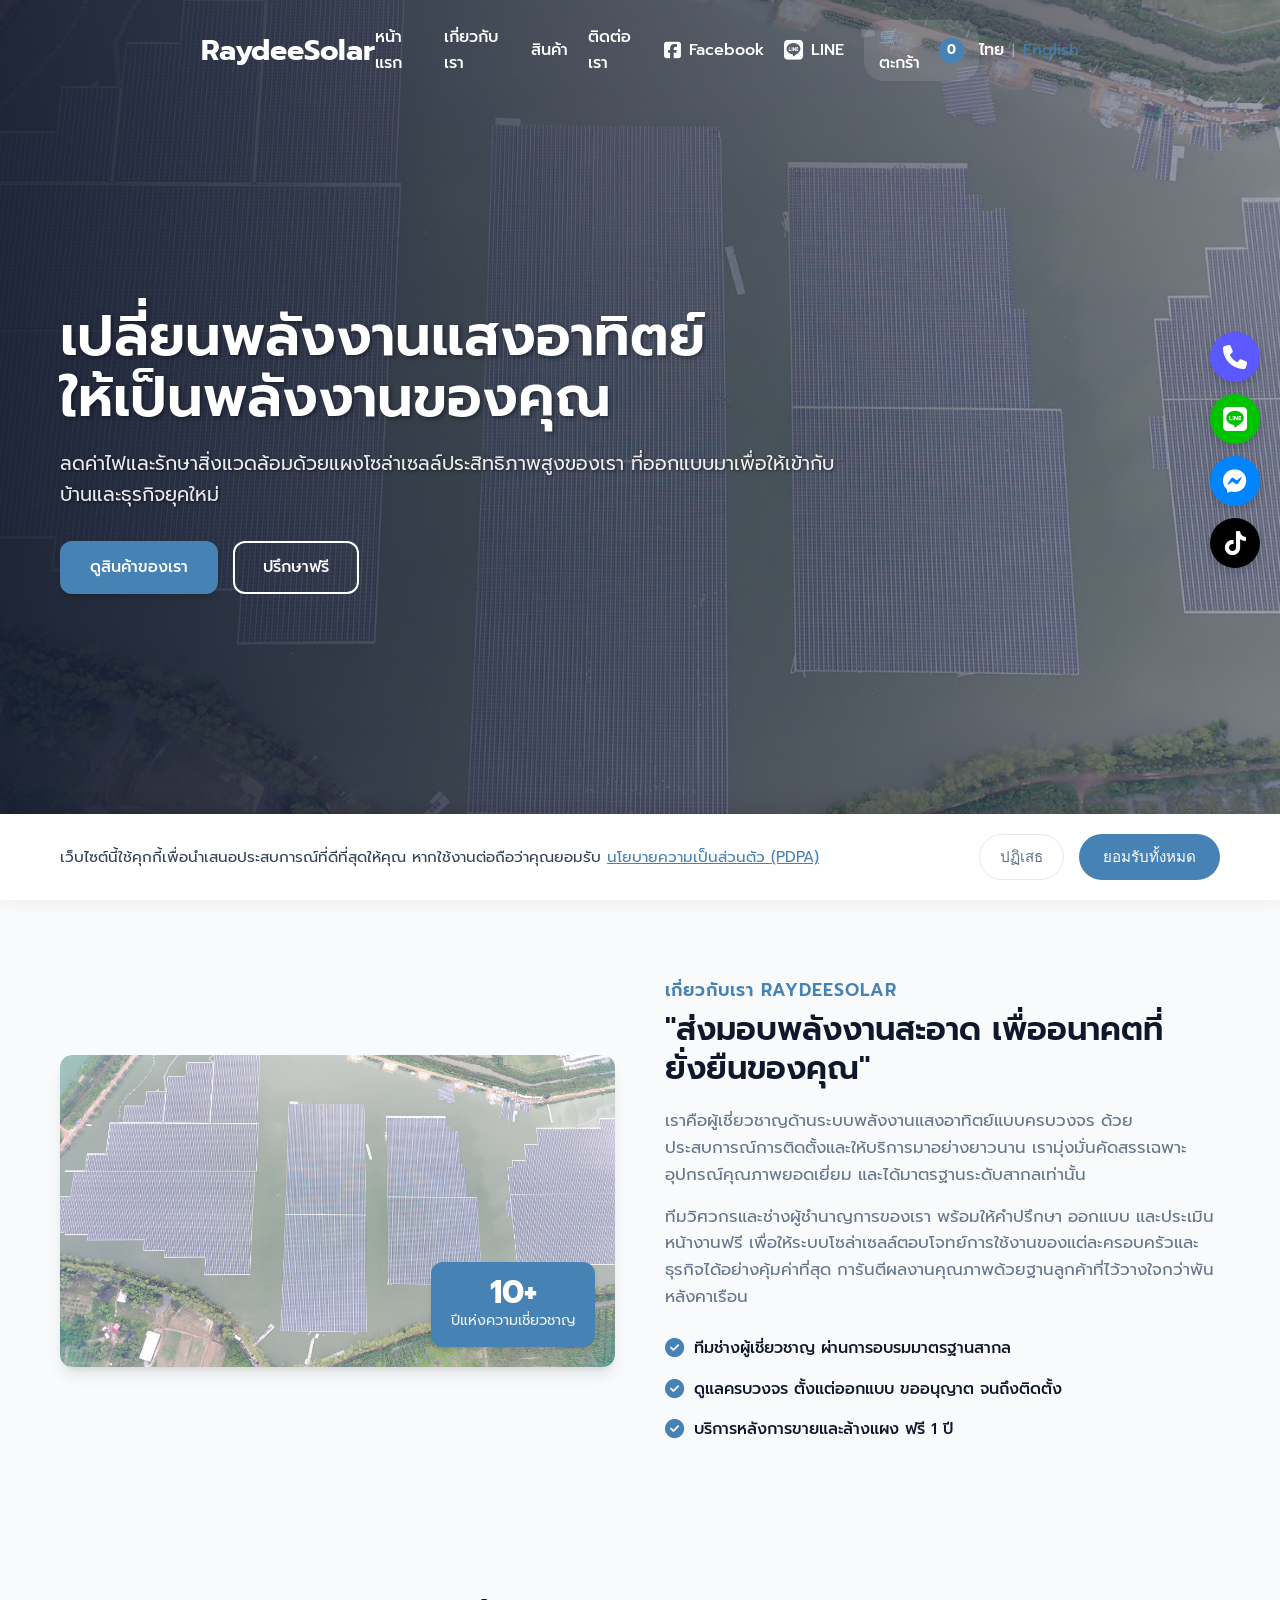
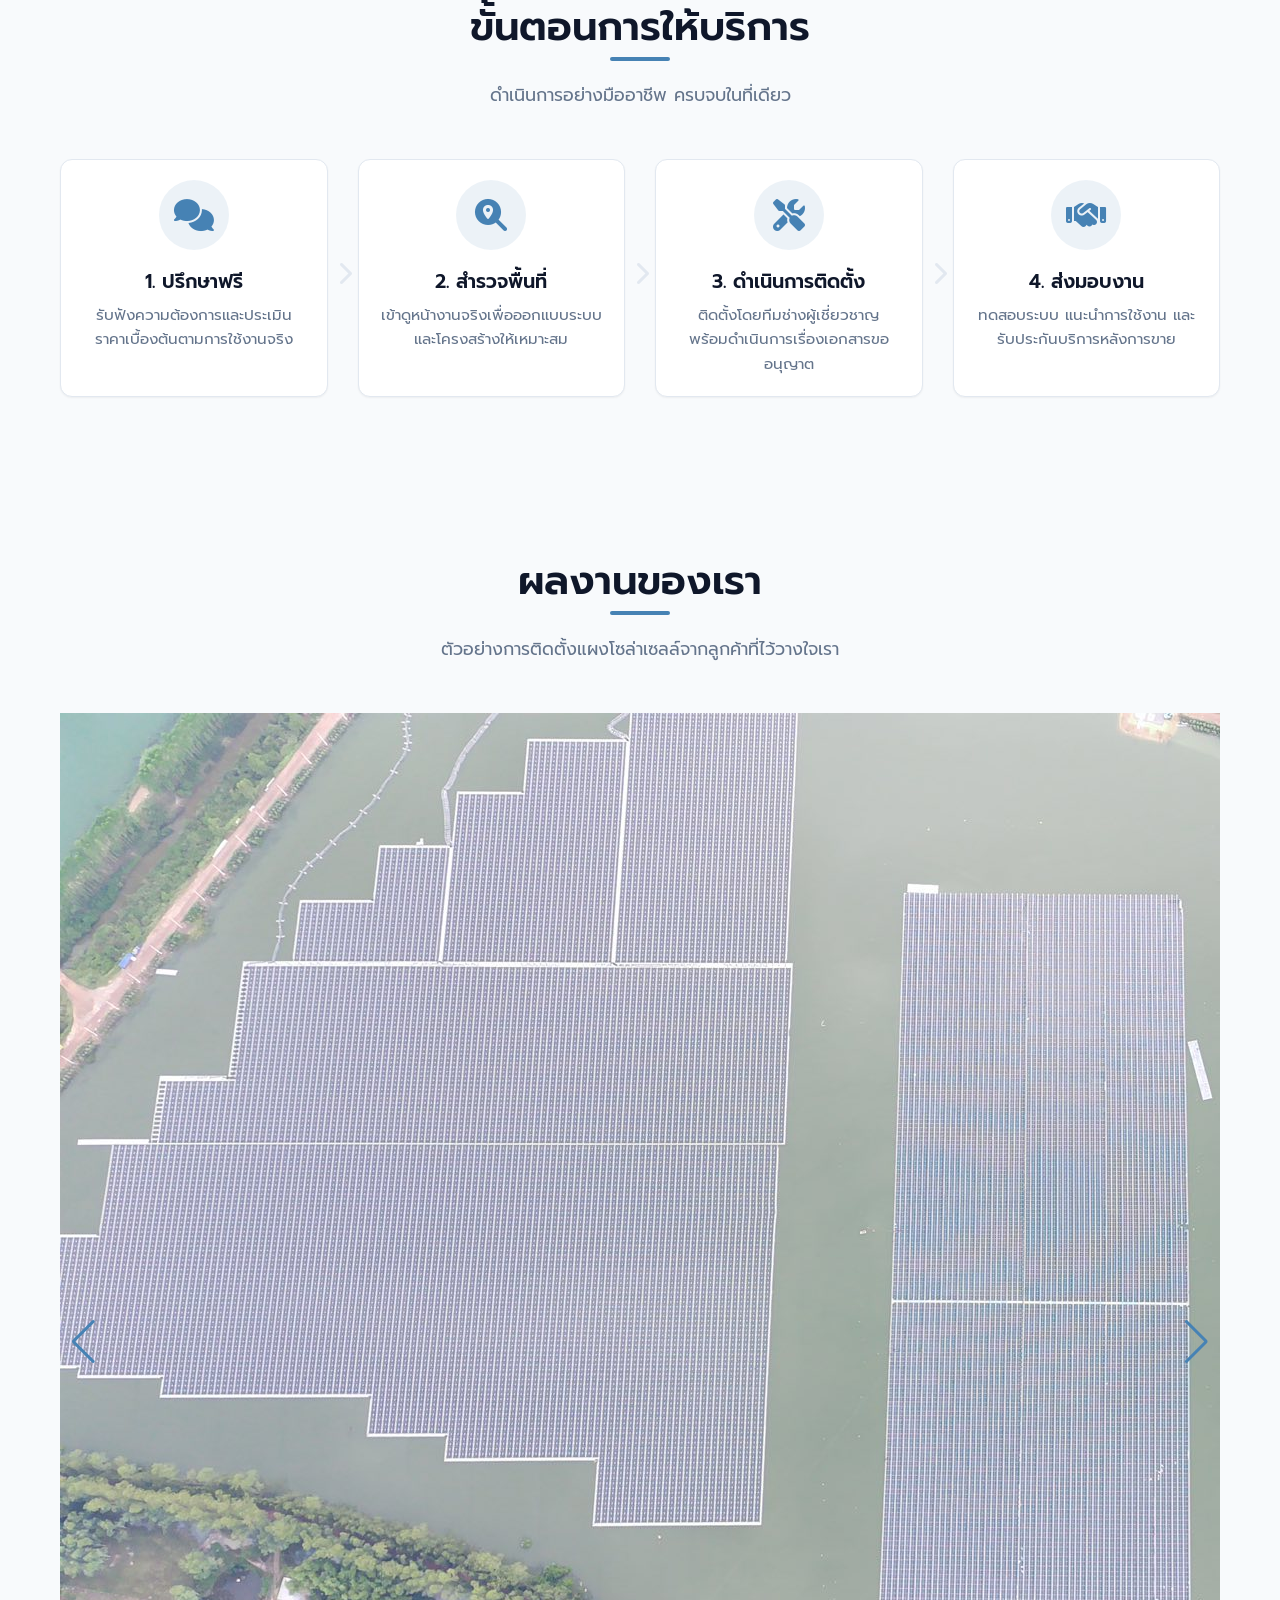
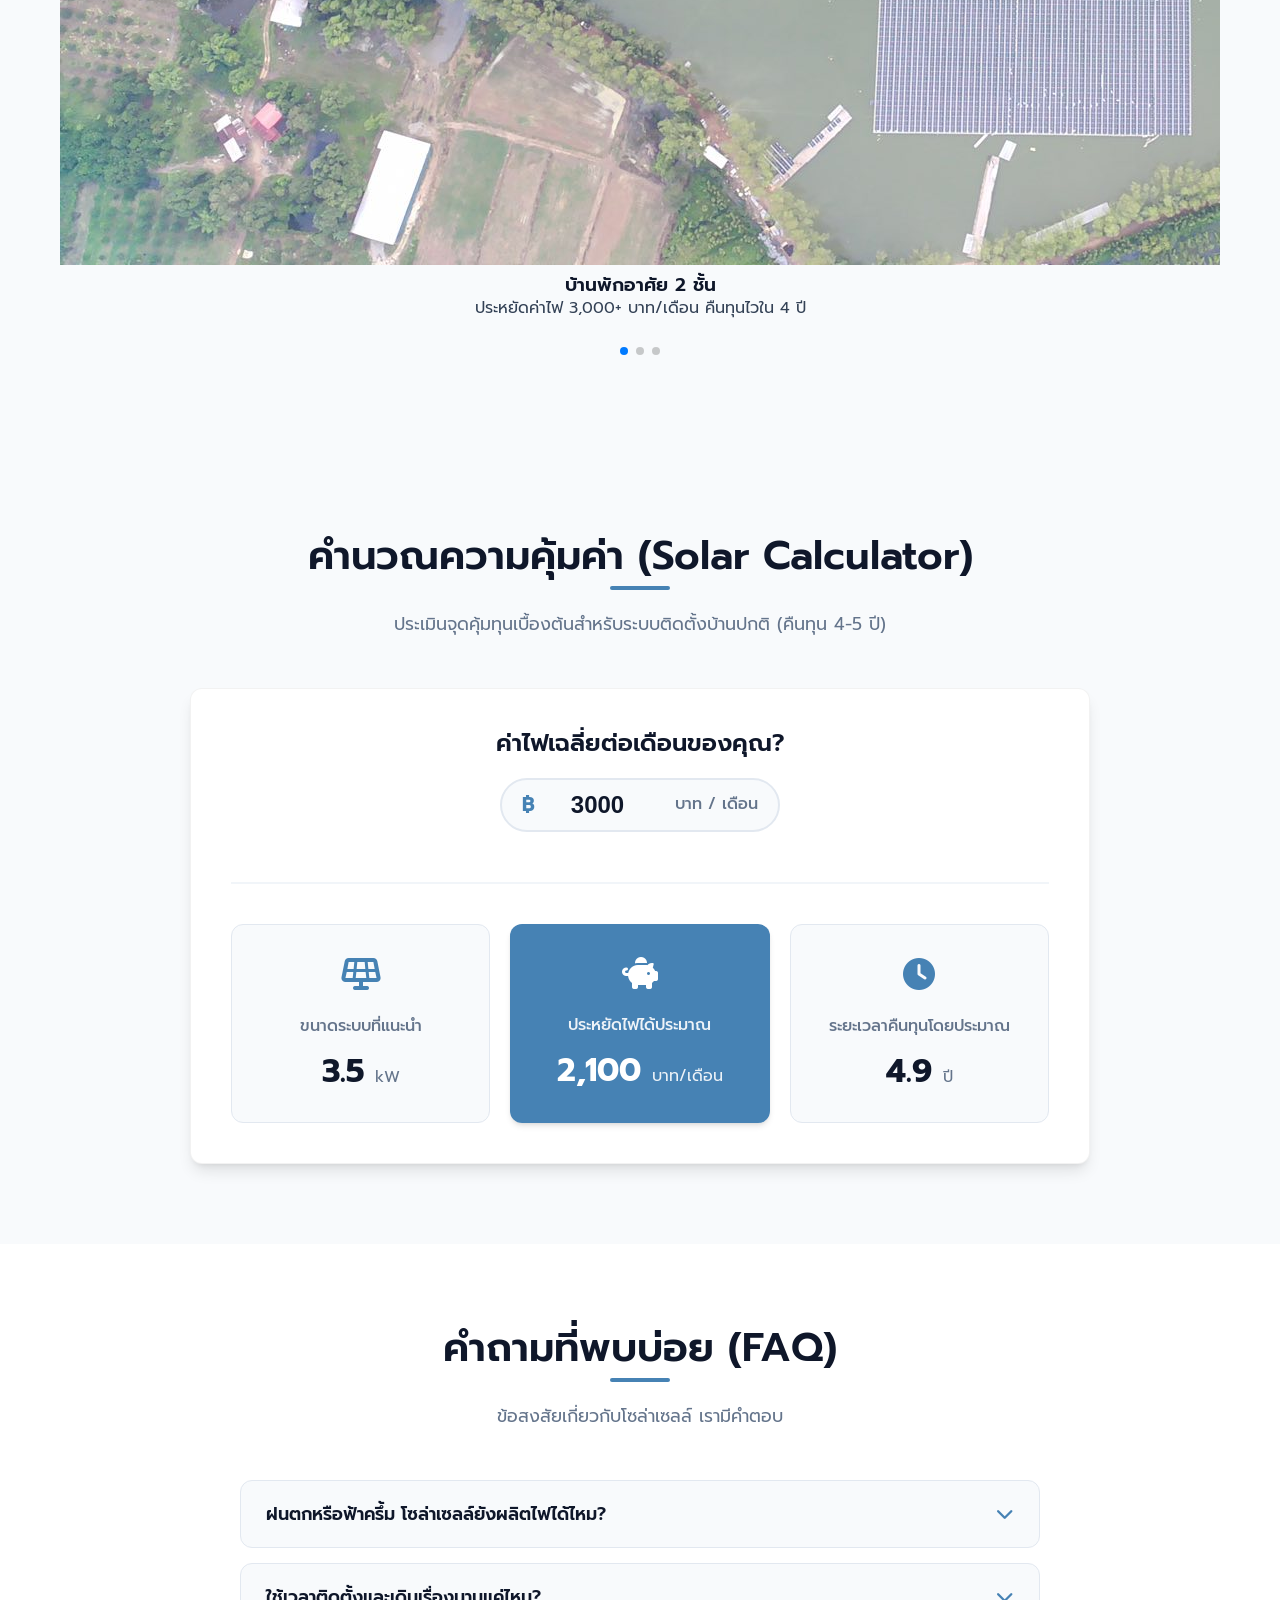
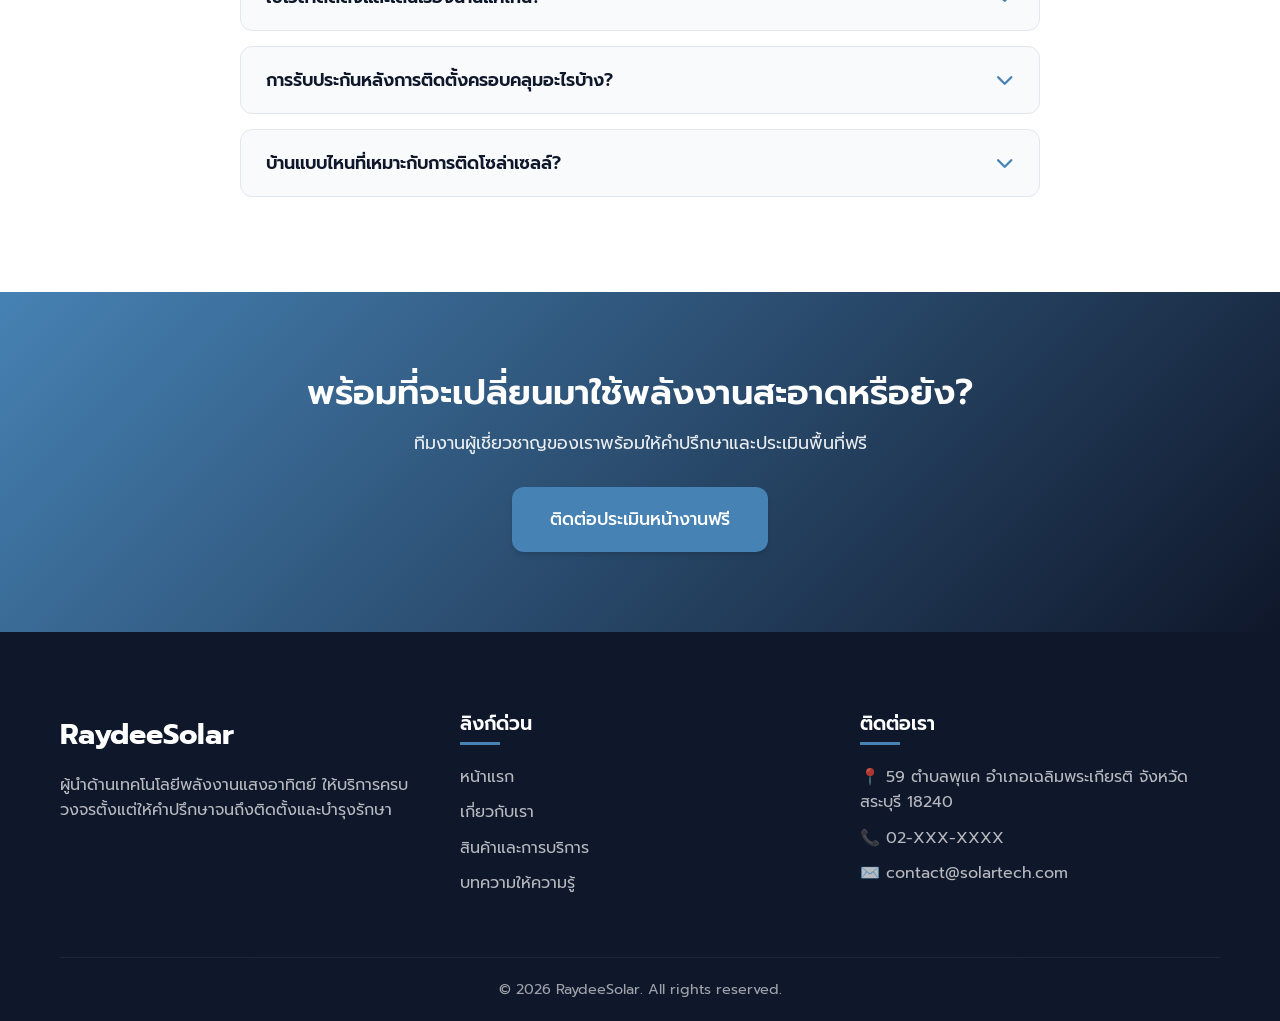
==== index.html @ 85671362 "update" ====
<!DOCTYPE html>
<html lang="th">

<head>
    <meta charset="UTF-8">
    <meta name="viewport" content="width=device-width, initial-scale=1.0">
    <title>RaydeeSolar | แผงโซล่าเซลล์คุณภาพสูง</title>
    <meta name="description"
        content="จำหน่ายและติดตั้งแผงโซล่าเซลล์ที่ทันสมัยและมีประสิทธิภาพสูง สำหรับบ้านและธุรกิจของคุณ">
    <link rel="preconnect" href="https://fonts.googleapis.com">
    <link rel="preconnect" href="https://fonts.gstatic.com" crossorigin>
    <link href="https://fonts.googleapis.com/css2?family=Prompt:wght@300;400;500;600;700&display=swap" rel="stylesheet">
    <link rel="stylesheet" href="https://cdnjs.cloudflare.com/ajax/libs/font-awesome/6.5.1/css/all.min.css">
    <link rel="stylesheet" href="https://cdn.jsdelivr.net/npm/swiper@11/swiper-bundle.min.css" />
    <link rel="stylesheet" href="style.css">
</head>

<body>
    <!-- Navbar -->
    <nav class="navbar" id="navbar">
        <div class="container nav-content">
            <a href="#" class="logo">Raydee<span>Solar</span></a>
            <ul class="nav-links">
                <li><a href="index.html#home">หน้าแรก</a></li>
                <li><a href="index.html#about">เกี่ยวกับเรา</a></li>
                <li><a href="products.html">สินค้า</a></li>
                <li><a href="contact.html">ติดต่อเรา</a></li>
                <li class="nav-social"><a href="https://www.facebook.com/profile.php?id=61578644667892"
                        target="_blank"><i class="fab fa-facebook-square"></i> Facebook</a>
                </li>
                <li class="nav-social"><a href="https://line.me/R/ti/p/@312ntoyv" target="_blank"><i
                            class="fab fa-line"></i> LINE</a></li>
                <li><a href="cart.html" class="cart-nav">🛒 ตะกร้า <span id="cart-count">0</span></a></li>
            </ul>
            <div class="nav-right">
                <div class="lang-switcher">
                    <span class="lang-btn active" data-lang="th" onclick="changeLang('th')">ไทย</span>
                    <span class="lang-divider">|</span>
                    <span class="lang-btn" data-lang="en" onclick="changeLang('en')">English</span>
                </div>
                <div class="hamburger">
                    <span class="bar"></span>
                    <span class="bar"></span>
                    <span class="bar"></span>
                </div>
            </div>
        </div>
    </nav>

    <!-- Hero Section -->
    <section id="home" class="hero">
        <div class="hero-bg">
            <img src="image/500469953_1253782170086349_5062179385820913763_n.jpg"
                alt="แผงโซล่าเซลล์ติดตั้งบนหลังคา" class="bg-img">
            <div class="overlay"></div>
        </div>
        <div class="container">
            <div class="hero-content animate-fade-up">
                <h1>
                    เปลี่ยนพลังงานแสงอาทิตย์<br>ให้เป็นพลังงานของคุณ</h1>
                <p>ลดค่าไฟและรักษาสิ่งแวดล้อมด้วยแผงโซล่าเซลล์ประสิทธิภาพสูงของเรา
                    ที่ออกแบบมาเพื่อให้เข้ากับบ้านและธุรกิจยุคใหม่</p>
                <div class="hero-buttons">
                    <a href="products.html" class="btn btn-primary">ดูสินค้าของเรา</a>
                    <a href="contact.html" class="btn btn-outline">ปรึกษาฟรี</a>
                </div>
            </div>
        </div>
    </section>

    <!-- Company Profile -->
    <section id="about" class="company-profile section-padding">
        <div class="container">
            <div class="profile-grid">
                <div class="profile-img animate-fade-up">
                    <img src="image/500469953_1253782170086349_5062179385820913763_n.jpg"
                        alt="ทีมงานติดตั้งโซล่าเซลล์มืออาชีพ" loading="lazy">
                    <div class="experience-badge">
                        <span class="years">10+</span>
                        <span class="text">ปีแห่งความเชี่ยวชาญ</span>
                    </div>
                </div>
                <div class="profile-content animate-fade-up" style="animation-delay: 0.2s;">
                    <h2 class="section-title-sm">เกี่ยวกับเรา RaydeeSolar</h2>
                    <h3>"ส่งมอบพลังงานสะอาด เพื่ออนาคตที่ยั่งยืนของคุณ"</h3>
                    <p>เราคือผู้เชี่ยวชาญด้านระบบพลังงานแสงอาทิตย์แบบครบวงจร
                        ด้วยประสบการณ์การติดตั้งและให้บริการมาอย่างยาวนาน เรามุ่งมั่นคัดสรรเฉพาะอุปกรณ์คุณภาพยอดเยี่ยม
                        และได้มาตรฐานระดับสากลเท่านั้น</p>
                    <p>ทีมวิศวกรและช่างผู้ชำนาญการของเรา พร้อมให้คำปรึกษา ออกแบบ และประเมินหน้างานฟรี
                        เพื่อให้ระบบโซล่าเซลล์ตอบโจทย์การใช้งานของแต่ละครอบครัวและธุรกิจได้อย่างคุ้มค่าที่สุด
                        การันตีผลงานคุณภาพด้วยฐานลูกค้าที่ไว้วางใจกว่าพันหลังคาเรือน</p>
                    <ul class="profile-features">
                        <li><i class="fas fa-check-circle"></i> ทีมช่างผู้เชี่ยวชาญ ผ่านการอบรมมาตรฐานสากล</li>
                        <li><i class="fas fa-check-circle"></i> ดูแลครบวงจร ตั้งแต่ออกแบบ ขออนุญาต จนถึงติดตั้ง</li>
                        <li><i class="fas fa-check-circle"></i> บริการหลังการขายและล้างแผง ฟรี 1 ปี</li>
                    </ul>
                </div>
            </div>
        </div>
    </section>

    <!-- Process Section -->
    <section id="process" class="process section-padding blur-bg">
        <div class="container">
            <div class="section-title text-center animate-fade-up">
                <h2>ขั้นตอนการให้บริการ</h2>
                <p>ดำเนินการอย่างมืออาชีพ ครบจบในที่เดียว</p>
            </div>
            <div class="process-grid">
                <div class="process-step animate-fade-up" style="animation-delay: 0.1s;">
                    <div class="step-icon"><i class="fas fa-comments"></i></div>
                    <h3>1. ปรึกษาฟรี</h3>
                    <p>รับฟังความต้องการและประเมินราคาเบื้องต้นตามการใช้งานจริง</p>
                </div>
                <div class="process-step animate-fade-up" style="animation-delay: 0.2s;">
                    <div class="step-icon"><i class="fas fa-search-location"></i></div>
                    <h3>2. สำรวจพื้นที่</h3>
                    <p>เข้าดูหน้างานจริงเพื่อออกแบบระบบและโครงสร้างให้เหมาะสม</p>
                </div>
                <div class="process-step animate-fade-up" style="animation-delay: 0.3s;">
                    <div class="step-icon"><i class="fas fa-tools"></i></div>
                    <h3>3. ดำเนินการติดตั้ง</h3>
                    <p>ติดตั้งโดยทีมช่างผู้เชี่ยวชาญ พร้อมดำเนินการเรื่องเอกสารขออนุญาต</p>
                </div>
                <div class="process-step animate-fade-up" style="animation-delay: 0.4s;">
                    <div class="step-icon"><i class="fas fa-handshake"></i></div>
                    <h3>4. ส่งมอบงาน</h3>
                    <p>ทดสอบระบบ แนะนำการใช้งาน และรับประกันบริการหลังการขาย</p>
                </div>
            </div>
        </div>
    </section>

    <!-- Portfolio Section -->
    <section id="portfolio" class="portfolio section-padding">
        <div class="container text-center animate-fade-up">
            <div class="section-title">
                <h2>ผลงานของเรา</h2>
                <p>ตัวอย่างการติดตั้งแผงโซล่าเซลล์จากลูกค้าที่ไว้วางใจเรา</p>
            </div>
            <!-- Swiper Carousel Start -->
            <div class="swiper mySwiper animate-fade-up" style="padding-bottom: 50px;">
                <div class="swiper-wrapper">
                    <!-- Slide 1 -->
                    <div class="swiper-slide premium-slide">
                        <img src="image/500469953_1253782170086349_5062179385820913763_n.jpg" alt="ผลงานติดตั้งโซล่าเซลล์บ้านพักอาศัย" loading="lazy">
                        <div class="slide-overlay-text">
                            <h3 data-i18n="port_sl_1_h">บ้านพักอาศัย 2 ชั้น</h3>
                            <p data-i18n="port_sl_1_p">ประหยัดค่าไฟ 3,000+ บาท/เดือน คืนทุนไวใน 4 ปี</p>
                        </div>
                    </div>
                    <!-- Slide 2 -->
                    <div class="swiper-slide premium-slide">
                        <img src="https://images.unsplash.com/photo-1592833159155-c62df1b65634?w=800&fm=webp&fit=crop" alt="ผลงานติดตั้งโซล่าเซลล์โฮมออฟฟิศ" loading="lazy">
                        <div class="slide-overlay-text">
                            <h3 data-i18n="port_sl_2_h">โฮมออฟฟิศ / ออฟฟิศ</h3>
                            <p data-i18n="port_sl_2_p">ลดต้นทุนธุรกิจระยะยาว ใช้งานไฟกลางวันคุ้มค่า</p>
                        </div>
                    </div>
                    <!-- Slide 3 -->
                    <div class="swiper-slide premium-slide">
                        <img src="https://images.unsplash.com/photo-1620241608701-94ef138c7ea9?w=800&fm=webp&fit=crop" alt="ผลงานติดตั้งโรงงาน" loading="lazy">
                        <div class="slide-overlay-text">
                            <h3 data-i18n="port_sl_3_h">อาคารพานิชย์ / โรงงาน</h3>
                            <p data-i18n="port_sl_3_p">ระบบมาตรฐานยอดเยี่ยม รับประกันแผงยาวนาน 25 ปี</p>
                        </div>
                    </div>
                </div>
                <!-- Pagination & Controls -->
                <div class="swiper-pagination"></div>
                <div class="swiper-button-next" style="color: var(--primary-color);"></div>
                <div class="swiper-button-prev" style="color: var(--primary-color);"></div>
            </div>
            <!-- Swiper Carousel End -->
        </div>
    </section>

    <!-- Solar Savings Calculator -->
    <section id="calculator" class="calculator section-padding blur-bg">
        <div class="container">
            <div class="section-title text-center animate-fade-up">
                <h2>คำนวณความคุ้มค่า (Solar Calculator)</h2>
                <p>ประเมินจุดคุ้มทุนเบื้องต้นสำหรับระบบติดตั้งบ้านปกติ (คืนทุน 4-5 ปี)</p>
            </div>
            <div class="calc-container animate-fade-up">
                <div class="calc-input-section">
                    <h3>ค่าไฟเฉลี่ยต่อเดือนของคุณ?</h3>
                    <div class="calc-input-group">
                        <span class="currency">฿</span>
                        <input type="number" id="monthly-bill" value="3000" min="500" max="50000" step="100">
                        <span class="unit">บาท / เดือน</span>
                    </div>
                </div>

                <div class="calc-results-section">
                    <div class="result-card">
                        <div class="result-icon"><i class="fas fa-solar-panel"></i></div>
                        <div class="result-data">
                            <h4>ขนาดระบบที่แนะนำ</h4>
                            <div class="result-value"><span id="res-system-size">5.0</span> <span
                                    class="res-unit">kW</span></div>
                        </div>
                    </div>
                    <div class="result-card highlight-card">
                        <div class="result-icon"><i class="fas fa-piggy-bank"></i></div>
                        <div class="result-data">
                            <h4>ประหยัดไฟได้ประมาณ</h4>
                            <div class="result-value"><span id="res-monthly-savings">3,000</span> <span
                                    class="res-unit">บาท/เดือน</span></div>
                        </div>
                    </div>
                    <div class="result-card">
                        <div class="result-icon"><i class="fas fa-clock"></i></div>
                        <div class="result-data">
                            <h4>ระยะเวลาคืนทุนโดยประมาณ</h4>
                            <div class="result-value"><span id="res-payback">4.8</span> <span class="res-unit">ปี</span>
                            </div>
                        </div>
                    </div>
                </div>
            </div>
        </div>
    </section>

    <!-- FAQ Section -->
    <section id="faq" class="faq section-padding">
        <div class="container">
            <div class="section-title text-center animate-fade-up">
                <h2>คำถามที่พบบ่อย (FAQ)</h2>
                <p>ข้อสงสัยเกี่ยวกับโซล่าเซลล์ เรามีคำตอบ</p>
            </div>
            <div class="faq-container animate-fade-up">
                <div class="faq-item">
                    <button class="faq-header">
                        ฝนตกหรือฟ้าครึ้ม โซล่าเซลล์ยังผลิตไฟได้ไหม?
                        <i class="fas fa-chevron-down"></i>
                    </button>
                    <div class="faq-body">
                        <div class="faq-content">
                            ยังสามารถผลิตไฟได้ครับ แต่ประสิทธิภาพอาจจะลดลงเหลือประมาณ 10-30% ของช่วงแดดจัด ขึ้นอยู่กับความหนาแน่นของเมฆฝน มักจะเชื่อมต่อกับการไฟฟ้าร่วมด้วย ทำให้มีไฟฟ้าใช้สม่ำเสมอแน่นอนครับ
                        </div>
                    </div>
                </div>
                <div class="faq-item">
                    <button class="faq-header">
                        ใช้เวลาติดตั้งและเดินเรื่องนานแค่ไหน?
                        <i class="fas fa-chevron-down"></i>
                    </button>
                    <div class="faq-body">
                        <div class="faq-content">
                            การติดตั้งแผงและระบบไฟฟ้าที่บ้านลูกค้า ปกติใช้เวลาเพียง 1-3 วัน (ขึ้นอยู่กับขนาดของงาน) ส่วนระยะเวลาการขออนุญาตขนานไฟจากการไฟฟ้า จะใช้เวลาดำเนินการประมาณ 1-3 เดือน ซึ่งทางเรามีทีมงานจัดการเรื่องเอกสารให้ทั้งหมดครับ
                        </div>
                    </div>
                </div>
                <div class="faq-item">
                    <button class="faq-header">
                        การรับประกันหลังการติดตั้งครอบคลุมอะไรบ้าง?
                        <i class="fas fa-chevron-down"></i>
                    </button>
                    <div class="faq-body">
                        <div class="faq-content">
                            แผงโซล่าเซลล์แบบใหม่ รับประกันประสิทธิภาพการผลิตไฟนานถึง 25 ปี อินเวอร์เตอร์รับประกัน 5-10 ปี (เปลี่ยนเครื่องใหม่ถ้ามีปัญหา) และเรารับประกันงานติดตั้ง (น้ำรั่วซึม/ระบบไฟ) 1-2 ปี พร้อมบริการล้างแผงและตรวจเช็คระบบฟรีในปีแรกครับ
                        </div>
                    </div>
                </div>
                <div class="faq-item">
                    <button class="faq-header">
                        บ้านแบบไหนที่เหมาะกับการติดโซล่าเซลล์?
                        <i class="fas fa-chevron-down"></i>
                    </button>
                    <div class="faq-body">
                        <div class="faq-content">
                            คุ้มค่าที่สุดคือบ้านที่ <strong>มีการใช้ไฟฟ้าในช่วงกลางวันเยอะ</strong> (เช่น เปิดแอร์, มีผู้ใหญ่อยู่บ้าน, โฮมออฟฟิศ, หรือร้านค้า) และมีบิลค่าไฟตั้งแต่ 2,000-3,000 บาทขึ้นไปต่อเดือน การติดโซล่าเซลล์จะช่วยคืนทุนได้เร็วมากภายใน 4-5 ปีครับ
                        </div>
                    </div>
                </div>
            </div>
        </div>
    </section>

    <!-- Call to Action -->
    <section class="cta section-padding blur-bg">
        <div class="container text-center animate-fade-up">
            <h2>พร้อมที่จะเปลี่ยนมาใช้พลังงานสะอาดหรือยัง?</h2>
            <p>ทีมงานผู้เชี่ยวชาญของเราพร้อมให้คำปรึกษาและประเมินพื้นที่ฟรี</p>
            <a href="contact.html" class="btn btn-primary btn-large">ติดต่อประเมินหน้างานฟรี</a>
        </div>
    </section>

    <!-- Footer -->
    <footer id="contact" class="footer">
        <div class="container">
            <div class="footer-grid">
                <div class="footer-col">
                    <a href="#" class="logo">Raydee<span>Solar</span></a>
                    <p class="footer-text">ผู้นำด้านเทคโนโลยีพลังงานแสงอาทิตย์
                        ให้บริการครบวงจรตั้งแต่ให้คำปรึกษาจนถึงติดตั้งและบำรุงรักษา</p>
                </div>
                <div class="footer-col">
                    <h4>ลิงก์ด่วน</h4>
                    <ul>
                        <li><a href="#home">หน้าแรก</a></li>
                        <li><a href="#about">เกี่ยวกับเรา</a></li>
                        <li><a href="products.html">สินค้าและการบริการ</a></li>
                        <li><a href="#">บทความให้ความรู้</a></li>
                    </ul>
                </div>
                <div class="footer-col">
                    <h4>ติดต่อเรา</h4>
                    <ul class="contact-info">
                        <li>📍 59 ตำบลพุแค อำเภอเฉลิมพระเกียรติ จังหวัดสระบุรี 18240</li>
                        <li>📞 02-XXX-XXXX</li>
                        <li>✉️ contact@solartech.com</li>
                    </ul>
                </div>
            </div>



            <div class="footer-bottom">
                <p>&copy; 2026 RaydeeSolar. All rights reserved.</p>
            </div>
        </div>
    </footer>

    <!-- Floating Social Icons -->
    <div class="floating-socials">
        <a href="tel:0891234567" class="social-icon phone-icon" title="โทรเลย"><i class="fas fa-phone"></i></a>
        <a href="https://line.me/R/ti/p/@312ntoyv" target="_blank" class="social-icon line-icon" title="LINE"><i
                class="fab fa-line"></i></a>
        <a href="https://www.facebook.com/profile.php?id=61578644667892" target="_blank"
            class="social-icon messenger-icon" title="Messenger"><i class="fab fa-facebook-messenger"></i></a>
        <a href="#" class="social-icon tiktok-icon" title="TikTok"><i class="fab fa-tiktok"></i></a>
    </div>

    <!-- To Top Button -->
    <button class="to-top-btn" id="toTopBtn">↑</button>

    <script src="https://cdn.jsdelivr.net/npm/swiper@11/swiper-bundle.min.js"></script>
    <script src="script.js" defer></script>
</body>

</html>
---- style.css ----
/* CSS Variables */
:root {
    --primary-color: #4682B4;
    /* Teal 600 */
    --primary-hover: #4682B4;
    /* Teal 700 */
    --secondary-color: #4682B4;
    /* Amber 500 */
    --dark-color: #0f172a;
    /* Slate 900 */
    --light-color: #f8fafc;
    /* Slate 50 */
    --text-color: #334155;
    /* Slate 700 */
    --text-muted: #64748b;
    /* Slate 500 */
    --white: #ffffff;
    --border-color: #e2e8f0;
    --transition: all 0.3s ease;
    --shadow-sm: 0 1px 2px 0 rgb(0 0 0 / 0.05);
    --shadow-md: 0 4px 6px -1px rgb(0 0 0 / 0.1), 0 2px 4px -2px rgb(0 0 0 / 0.1);
    --shadow-lg: 0 10px 15px -3px rgb(0 0 0 / 0.1), 0 4px 6px -4px rgb(0 0 0 / 0.1);
    --radius: 0.75rem;
}

/* Base Styles */
* {
    margin: 0;
    padding: 0;
    box-sizing: border-box;
}

html {
    scroll-behavior: smooth;
}

body {
    font-family: 'Prompt', sans-serif;
    line-height: 1.6;
    color: var(--text-color);
    background-color: var(--light-color);
    overflow-x: hidden;
}

h1,
h2,
h3,
h4,
h5,
h6 {
    color: var(--dark-color);
    font-weight: 600;
    line-height: 1.2;
}

a {
    text-decoration: none;
    color: inherit;
    transition: var(--transition);
}

ul {
    list-style: none;
}

.container {
    width: 100%;
    max-width: 1200px;
    margin: 0 auto;
    padding: 0 20px;
}

.section-padding {
    padding: 80px 0;
}

.text-center {
    text-align: center;
}

.section-title {
    margin-bottom: 50px;
}

.section-title h2 {
    font-size: 2.5rem;
    margin-bottom: 10px;
    position: relative;
    display: inline-block;
}

.section-title h2::after {
    content: '';
    position: absolute;
    width: 60px;
    height: 4px;
    background-color: var(--primary-color);
    bottom: -10px;
    left: 50%;
    transform: translateX(-50%);
    border-radius: 2px;
}

.section-title p {
    color: var(--text-muted);
    font-size: 1.1rem;
    margin-top: 20px;
}

/* Buttons */
.btn {
    display: inline-block;
    padding: 12px 28px;
    border-radius: var(--radius);
    font-size: 1rem;
    font-weight: 500;
    font-family: 'Prompt', sans-serif;
    cursor: pointer;
    border: 2px solid transparent;
    transition: var(--transition);
    text-align: center;
}

.btn-sm {
    padding: 8px 16px;
    font-size: 0.9rem;
}

.btn-large {
    padding: 16px 36px;
    font-size: 1.1rem;
}

.btn-primary {
    background-color: var(--primary-color);
    color: var(--white);
    box-shadow: var(--shadow-md);
}

.btn-primary:hover {
    background-color: var(--primary-hover);
    transform: translateY(-2px);
    box-shadow: var(--shadow-lg);
}

.btn-outline {
    background-color: transparent;
    color: var(--white);
    border-color: var(--white);
}

.btn-outline:hover {
    background-color: rgba(255, 255, 255, 0.1);
    transform: translateY(-2px);
}

/* Navbar */
.navbar {
    position: fixed;
    top: 0;
    left: 0;
    width: 100%;
    padding: 20px 0;
    z-index: 1000;
    transition: var(--transition);
    background: transparent;
}

.navbar.scrolled {
    background: var(--dark-color);
    padding: 15px 0;
    box-shadow: var(--shadow-sm);
}

.navbar .container {
    max-width: 100%;
    padding: 0 4%;
}

.nav-content {
    display: grid;
    grid-template-columns: 1fr auto 1fr;
    align-items: center;
}

.logo {
    justify-self: start;
    margin-left: 150px;
    font-size: 1.8rem;
    font-weight: 700;
    color: var(--white);
    transition: var(--transition);
}

.navbar.scrolled .logo {
    color: var(--white);
}

.logo span {
    color: var(--white);
}

.nav-links {
    display: flex;
    gap: 20px;
    justify-self: center;
    align-items: center;
}

.nav-links li a {
    color: var(--white);
    font-weight: 500;
    position: relative;
    padding: 5px 0;
}

.navbar.scrolled .nav-links li a {
    color: var(--white);
}

.nav-links li a::after {
    content: '';
    position: absolute;
    bottom: 0;
    left: 0;
    width: 0;
    height: 2px;
    background-color: var(--primary-color);
    transition: var(--transition);
}

.nav-links li a:hover::after {
    width: 100%;
}

.nav-links li a.cart-nav::after {
    display: none;
}

.nav-links li a:hover {
    color: var(--primary-color);
}

.nav-social {
    display: flex;
    align-items: center;
}

.nav-social a {
    display: flex;
    align-items: center;
    gap: 8px;
}

/* Dropdown Navigation */
.nav-dropdown {
    position: relative;
    display: inline-block;
}

.dropdown-content {
    position: absolute;
    top: 150%;
    left: 50%;
    transform: translateX(-50%);
    background: var(--white);
    min-width: 220px;
    box-shadow: 0 10px 30px rgba(0, 0, 0, 0.1);
    border-radius: var(--radius);
    padding: 10px 0;
    opacity: 0;
    visibility: hidden;
    transition: all 0.3s ease;
    z-index: 200;
}

.nav-dropdown:hover .dropdown-content {
    top: 100%;
    opacity: 1;
    visibility: visible;
}

.dropdown-content a {
    color: var(--dark-color) !important;
    padding: 12px 25px !important;
    display: block;
    font-size: 0.95rem;
    font-weight: 500 !important;
    text-align: left;
    transition: var(--transition);
}

.dropdown-content a::after {
    display: none !important;
}

.dropdown-content a:hover {
    background: rgba(76, 177, 205, 0.1);
    color: var(--primary-color) !important;
    padding-left: 30px !important;
}

.nav-links li.nav-dropdown a.dropbtn::after {
    display: none;
}

.nav-social i {
    font-size: 1.2rem;
}

/* Right Nav Area */
.nav-right {
    justify-self: end;
    margin-right: 150px;
    display: flex;
    align-items: center;
    gap: 20px;
}

/* Language Switcher */
.lang-switcher {
    display: flex;
    align-items: center;
    gap: 8px;
    user-select: none;
}

.lang-btn {
    cursor: pointer;
    font-size: 1rem;
    color: var(--primary-color);
    font-weight: 500;
    transition: var(--transition);
    opacity: 0.8;
}

.lang-btn.active {
    color: var(--white);
    opacity: 1;
}

.lang-btn:hover {
    color: var(--white);
    opacity: 1;
}

.navbar.scrolled .lang-btn {
    color: var(--primary-color);
}

.navbar.scrolled .lang-btn.active {
    color: var(--white);
}

.lang-divider {
    color: rgba(255, 255, 255, 0.4);
    font-size: 0.9rem;
}

/* Hamburger menu */
.hamburger {
    display: none;
    cursor: pointer;
    z-index: 100;
    justify-self: end;
}

.hamburger .bar {
    width: 25px;
    height: 3px;
    background-color: var(--white);
    margin: 5px auto;
    transition: var(--transition);
    display: block;
}

.navbar.scrolled .hamburger .bar {
    background-color: var(--white);
}

/* Hero Section */
.hero {
    position: relative;
    height: 100vh;
    min-height: 600px;
    display: flex;
    align-items: center;
    overflow: hidden;
}

.hero-bg {
    position: absolute;
    top: 0;
    left: 0;
    width: 100%;
    height: 100%;
    z-index: -1;
}

.hero-bg .bg-img {
    width: 100%;
    height: 100%;
    object-fit: cover;
    transform: scale(1.05);
    /* slightly scale up for clean edges */
}

.hero-bg .overlay {
    position: absolute;
    top: 0;
    left: 0;
    width: 100%;
    height: 100%;
    background: linear-gradient(to right, rgba(15, 23, 42, 0.9) 0%, rgba(15, 23, 42, 0.4) 100%);
}

.hero-content {
    color: var(--white);
    max-width: 800px;
}

.hero-content h1 {
    color: var(--white);
    font-size: 3.5rem;
    margin-bottom: 20px;
    line-height: 1.1;
    text-shadow: 2px 2px 4px rgba(0, 0, 0, 0.4);
}

.hero-content p {
    font-size: 1.2rem;
    margin-bottom: 30px;
    opacity: 0.9;
    text-shadow: 1px 1px 3px rgba(0, 0, 0, 0.6);
}

.hero-buttons {
    display: flex;
    gap: 15px;
}

/* Features */
.features {
    background-color: var(--white);
}

.features-grid {
    display: grid;
    grid-template-columns: repeat(auto-fit, minmax(300px, 1fr));
    gap: 30px;
}

.feature-card {
    background-color: var(--light-color);
    padding: 40px 30px;
    border-radius: var(--radius);
    text-align: center;
    transition: var(--transition);
    border: 1px solid var(--border-color);
}

.feature-card:hover {
    transform: translateY(-10px);
    box-shadow: var(--shadow-lg);
    border-color: var(--primary-color);
}

.feature-card .icon {
    font-size: 3rem;
    margin-bottom: 20px;
}

.feature-card h3 {
    margin-bottom: 15px;
    font-size: 1.5rem;
}

.feature-card p {
    color: var(--text-muted);
}

/* Filter Buttons */
.product-filters {
    margin-bottom: 40px;
    display: flex;
    justify-content: center;
    flex-wrap: wrap;
    gap: 15px;
}

.filter-btn {
    background-color: transparent;
    border: 2px solid var(--border-color);
    color: var(--text-color);
    padding: 8px 20px;
    border-radius: 30px;
    font-family: 'Prompt', sans-serif;
    font-size: 0.95rem;
    font-weight: 500;
    cursor: pointer;
    transition: var(--transition);
}

.filter-btn:hover,
.filter-btn.active {
    background-color: var(--primary-color);
    border-color: var(--primary-color);
    color: var(--white);
}

.category-item {
    transition: opacity 0.4s ease, transform 0.4s ease;
}

.category-item.hidden {
    display: none !important;
}

/* Category Headers */
.category-header {
    display: flex;
    align-items: center;
    gap: 15px;
    margin-bottom: 25px;
    padding-bottom: 15px;
    border-bottom: 2px solid var(--border-color);
}

.category-icon {
    width: 45px;
    height: 45px;
    background: var(--primary-color);
    color: var(--white);
    border-radius: 10px;
    display: flex;
    align-items: center;
    justify-content: center;
    font-size: 1.4rem;
    box-shadow: var(--shadow-sm);
}

.category-title {
    font-size: 1.6rem;
    font-weight: 600;
    color: var(--dark-color);
}

/* Products Layout Ext. */
.product-grid {
    display: grid;
    grid-template-columns: repeat(auto-fit, minmax(280px, 1fr));
    gap: 30px;
}

.product-card {
    background: var(--white);
    border-radius: var(--radius);
    overflow: hidden;
    box-shadow: var(--shadow-sm);
    transition: var(--transition);
    border: 1px solid var(--border-color);
    display: flex;
    flex-direction: column;
}

.product-card:hover {
    transform: translateY(-10px);
    box-shadow: var(--shadow-lg);
}

.product-img {
    height: 250px;
    position: relative;
    overflow: hidden;
}

.product-overlay {
    position: absolute;
    bottom: -100%;
    left: 0;
    width: 100%;
    height: 100%;
    background: rgba(14, 28, 54, 0.75);
    /* Dark semi-transparent */
    backdrop-filter: blur(4px);
    display: flex;
    flex-direction: column;
    justify-content: center;
    align-items: center;
    gap: 15px;
    transition: var(--transition);
    z-index: 5;
}

.product-card:hover .product-overlay {
    bottom: 0;
}

.product-overlay .btn {
    width: 80%;
    transform: translateY(20px);
    opacity: 0;
    transition: all 0.4s ease 0.1s;
}

.product-card:hover .product-overlay .btn {
    transform: translateY(0);
    opacity: 1;
}

.product-overlay .btn-outline {
    background: rgba(255, 255, 255, 0.1);
    border-color: var(--white);
    color: var(--white);
}

.product-overlay .btn-outline:hover {
    background: var(--white);
    color: var(--dark-color);
}

.product-img img {
    width: 100%;
    height: 100%;
    object-fit: cover;
    transition: transform 0.5s ease;
}

.product-card:hover .product-img img {
    transform: scale(1.1);
}

.badge {
    position: absolute;
    top: 15px;
    right: 15px;
    background-color: var(--secondary-color);
    color: var(--white);
    padding: 5px 12px;
    border-radius: 20px;
    font-size: 0.8rem;
    font-weight: 600;
    z-index: 1;
}

.badge-new {
    background-color: var(--primary-color);
}

.product-info {
    padding: 25px;
    display: flex;
    flex-direction: column;
    flex-grow: 1;
}

.product-info h3 {
    font-size: 1.4rem;
    margin-bottom: 10px;
}

.product-info .description {
    color: var(--text-muted);
    margin-bottom: 15px;
    font-size: 0.95rem;
    flex-grow: 1;
}

.specs {
    margin-bottom: 20px;
}

.specs li {
    font-size: 0.9rem;
    color: var(--text-color);
    margin-bottom: 5px;
}

.price-action {
    display: flex;
    justify-content: space-between;
    align-items: center;
    border-top: 1px solid var(--border-color);
    padding-top: 15px;
    margin-top: auto;
}

.price {
    font-size: 1.5rem;
    font-weight: 700;
    color: var(--primary-color);
}

/* Call to Action */
.cta {
    background: linear-gradient(135deg, var(--primary-color) 0%, var(--dark-color) 100%);
    color: var(--white);
    position: relative;
}

.cta h2 {
    color: var(--white);
    margin-bottom: 15px;
    font-size: 2.2rem;
}

.cta p {
    font-size: 1.1rem;
    margin-bottom: 30px;
    opacity: 0.9;
}

/* Footer */
.footer {
    background-color: var(--dark-color);
    color: var(--white);
    padding: 80px 0 20px;
}

.footer-grid {
    display: grid;
    grid-template-columns: repeat(auto-fit, minmax(250px, 1fr));
    gap: 40px;
    margin-bottom: 50px;
}

.footer-col h4 {
    color: var(--white);
    font-size: 1.2rem;
    margin-bottom: 20px;
    position: relative;
    padding-bottom: 10px;
}

.footer-col h4::after {
    content: '';
    position: absolute;
    bottom: 0;
    left: 0;
    width: 40px;
    height: 3px;
    background-color: var(--primary-color);
}

.footer-col .logo {
    margin-left: 0;
}

.footer-text {
    opacity: 0.7;
    margin-top: 15px;
}

.footer-col ul li {
    margin-bottom: 10px;
}

.footer-col ul li a {
    opacity: 0.7;
}

.footer-col ul li a:hover {
    opacity: 1;
    color: var(--primary-color);
    padding-left: 5px;
}

.contact-info li {
    color: rgba(255, 255, 255, 0.7);
    margin-bottom: 15px;
}

.footer-bottom {
    text-align: center;
    padding-top: 20px;
    border-top: 1px solid rgba(255, 255, 255, 0.1);
    opacity: 0.6;
    font-size: 0.9rem;
}

/* To Top Button */
.to-top-btn {
    position: fixed;
    bottom: 30px;
    right: 30px;
    width: 45px;
    height: 45px;
    background-color: var(--primary-color);
    color: white;
    border: none;
    border-radius: 50%;
    font-size: 1.2rem;
    cursor: pointer;
    box-shadow: var(--shadow-md);
    opacity: 0;
    visibility: hidden;
    transition: var(--transition);
    z-index: 99;
}

.to-top-btn.show {
    opacity: 1;
    visibility: visible;
}

.to-top-btn:hover {
    background-color: var(--primary-hover);
    transform: translateY(-5px);
}

/* Animations */
.animate-fade-up {
    opacity: 0;
    transform: translateY(30px);
    transition: opacity 0.8s ease, transform 0.8s ease;
}

.animate-fade-up.visible {
    opacity: 1;
    transform: translateY(0);
}

/* Responsive */
@media (max-width: 900px) {
    .hero-content h1 {
        font-size: 2.8rem;
    }
}

@media (max-width: 768px) {
    .nav-content {
        display: flex;
        justify-content: space-between;
        align-items: center;
    }

    .logo {
        margin-left: 0;
    }

    .nav-right {
        margin-right: 0;
    }

    .hero-content {
        padding-right: 40px;
    }

    .hamburger {
        display: block;
    }

    .hamburger.active .bar:nth-child(2) {
        opacity: 0;
    }

    .hamburger.active .bar:nth-child(1) {
        transform: translateY(8px) rotate(45deg);
    }

    .hamburger.active .bar:nth-child(3) {
        transform: translateY(-8px) rotate(-45deg);
    }

    .nav-links {
        position: fixed;
        left: -100%;
        top: 70px;
        gap: 0;
        flex-direction: column;
        background-color: var(--dark-color);
        width: 100%;
        text-align: center;
        transition: 0.3s;
        box-shadow: var(--shadow-md);
    }

    .nav-links.active {
        left: 0;
    }

    .nav-links li {
        margin: 15px 0;
    }

    .nav-links li a {
        color: var(--white);
        font-size: 1.1rem;
    }

    .navbar {
        background: var(--dark-color);
        padding: 15px 0;
        box-shadow: var(--shadow-sm);
    }

    .navbar .logo {
        color: var(--white);
    }

    .hamburger .bar {
        background-color: var(--white);
    }

    .hero-content h1 {
        font-size: 1.8rem;
    }

    .hero-buttons {
        flex-direction: column;
    }

    .section-padding {
        padding: 50px 0;
    }

    /* Product Card Shrinking for Mobile */
    .product-grid {
        grid-template-columns: repeat(auto-fit, minmax(220px, 1fr));
        gap: 20px;
    }

    .product-img {
        height: 180px;
    }

    .product-info {
        padding: 15px;
    }

    .product-info h3 {
        font-size: 1.2rem;
    }

    .price {
        font-size: 1.3rem;
    }

    .category-title {
        font-size: 1.4rem;
    }
}

/* ------------------------------------- */
/* Slider, Cart & Checkout Additions     */
/* ------------------------------------- */
.slider-container {
    position: relative;
    max-width: 800px;
    margin: 0 auto;
    border-radius: var(--radius);
    overflow: hidden;
    aspect-ratio: 16/9;
    box-shadow: var(--shadow-lg);
}

.slider-wrapper {
    width: 100%;
    height: 100%;
    position: relative;
}

.slide {
    position: absolute;
    top: 0;
    left: 0;
    width: 100%;
    height: 100%;
    object-fit: cover;
    opacity: 0;
    transition: opacity 1s ease-in-out;
    z-index: 1;
}

.slide.active {
    opacity: 1;
    z-index: 2;
}

.slider-dots {
    position: absolute;
    bottom: 20px;
    left: 50%;
    transform: translateX(-50%);
    display: flex;
    gap: 10px;
    z-index: 3;
}

.dot {
    width: 12px;
    height: 12px;
    border-radius: 50%;
    background-color: rgba(255, 255, 255, 0.5);
    cursor: pointer;
    transition: var(--transition);
}

.dot.active {
    background-color: var(--white);
    transform: scale(1.2);
}

/* Slider Navigation Buttons (Modern Glassmorphism) */
.slider-btn {
    position: absolute;
    top: 50%;
    transform: translateY(-50%);
    background: rgba(255, 255, 255, 0.15);
    backdrop-filter: blur(8px);
    -webkit-backdrop-filter: blur(8px);
    color: var(--white);
    border: 1px solid rgba(255, 255, 255, 0.4);
    width: 60px;
    height: 60px;
    border-radius: 50%;
    display: flex;
    align-items: center;
    justify-content: center;
    font-size: 1.5rem;
    cursor: pointer;
    z-index: 5;
    transition: var(--transition);
    opacity: 0;
    visibility: hidden;
}

.slider-container:hover .slider-btn {
    opacity: 1;
    visibility: visible;
}

.slider-btn:hover {
    background: rgba(255, 255, 255, 0.3);
    border-color: var(--white);
    transform: translateY(-50%) scale(1.1);
}

.slider-btn:active {
    transform: translateY(-50%) scale(0.95);
}

.prev-btn {
    left: 20px;
}

.next-btn {
    right: 20px;
}

.cart-nav {
    display: flex;
    align-items: center;
    gap: 5px;
    background-color: rgba(255, 255, 255, 0.1);
    padding: 5px 15px !important;
    border-radius: 20px;
}

.navbar.scrolled .cart-nav {
    background-color: var(--primary-color);
    color: var(--white) !important;
}

.cart-nav:hover {
    background-color: var(--primary-hover) !important;
}

#cart-count {
    background-color: var(--secondary-color);
    color: var(--white);
    padding: 2px 8px;
    border-radius: 12px;
    font-size: 0.8rem;
    font-weight: bold;
}

.page-header {
    padding: 120px 0 60px;
    background-color: var(--dark-color);
    color: var(--white);
    text-align: center;
}

.page-header h1 {
    color: var(--white);
}

@media (max-width: 768px) {
    .page-header {
        padding: 100px 0 40px;
    }

    .page-header h1 {
        font-size: 1.8rem;
    }
}

.cart-table {
    width: 100%;
    border-collapse: collapse;
    margin-bottom: 30px;
}

.cart-table th,
.cart-table td {
    padding: 15px;
    text-align: left;
    border-bottom: 1px solid var(--border-color);
}

.cart-table th {
    background-color: var(--light-color);
    font-weight: 600;
}

.cart-item-img {
    width: 60px;
    height: 60px;
    object-fit: cover;
    border-radius: 8px;
    vertical-align: middle;
    margin-right: 15px;
}

.cart-summary {
    background-color: var(--light-color);
    padding: 30px;
    border-radius: var(--radius);
    max-width: 400px;
    margin-left: auto;
}

.summary-row {
    display: flex;
    justify-content: space-between;
    margin-bottom: 15px;
    font-size: 1.1rem;
}

.summary-total {
    font-size: 1.4rem;
    font-weight: bold;
    color: var(--primary-color);
    border-top: 2px solid var(--border-color);
    padding-top: 15px;
}

.empty-cart {
    text-align: center;
    padding: 50px 0;
    color: var(--text-muted);
}

.form-group {
    margin-bottom: 20px;
}

.form-group label {
    display: block;
    margin-bottom: 8px;
    font-weight: 500;
}

.form-control {
    width: 100%;
    padding: 12px 15px;
    border: 1px solid var(--border-color);
    border-radius: var(--radius);
    font-family: inherit;
    font-size: 1rem;
}

.checkout-grid {
    display: grid;
    grid-template-columns: 2fr 1fr;
    gap: 40px;
}

.remove-btn {
    color: #ef4444;
    background: none;
    border: none;
    cursor: pointer;
    font-size: 1.2rem;
}

.remove-btn:hover {
    color: #dc2626;
}

@media (max-width: 768px) {
    .checkout-grid {
        grid-template-columns: 1fr;
    }

    .cart-summary {
        margin-left: 0;
        max-width: 100%;
    }

    .cart-table thead {
        display: none;
    }

    .cart-table tbody tr {
        display: block;
        margin-bottom: 20px;
        border: 1px solid var(--border-color);
        padding: 10px;
        border-radius: var(--radius);
    }

    .cart-table td {
        display: flex;
        justify-content: space-between;
        align-items: center;
        border: none;
        padding: 10px 5px;
    }

    .cart-table td::before {
        content: attr(data-label);
        font-weight: bold;
    }
}

/* Toast Notification */
.toast-container {
    position: fixed;
    bottom: 30px;
    left: 50%;
    transform: translateX(-50%) translateY(100px);
    background-color: var(--dark-color);
    color: var(--white);
    padding: 12px 24px;
    border-radius: 30px;
    box-shadow: var(--shadow-lg);
    z-index: 9999;
    opacity: 0;
    transition: all 0.4s cubic-bezier(0.68, -0.55, 0.265, 1.55);
    display: flex;
    align-items: center;
    gap: 10px;
    font-size: 0.95rem;
}

.toast-container.show {
    transform: translateX(-50%) translateY(0);
    opacity: 1;
}

.toast-icon {
    background-color: var(--primary-color);
    color: white;
    width: 20px;
    height: 20px;
    border-radius: 50%;
    display: flex;
    align-items: center;
    justify-content: center;
    font-size: 12px;
    font-weight: bold;
}

/* Google Map Responsive */
.map-responsive {
    position: relative;
    overflow: hidden;
    padding-bottom: 56.25%;
    /* 16:9 Aspect Ratio */
    height: 0;
    border-radius: var(--radius);
    margin-bottom: 40px;
    box-shadow: var(--shadow-md);
}

.map-responsive iframe {
    position: absolute;
    top: 0;
    left: 0;
    width: 100%;
    height: 100%;
    border-radius: var(--radius);
}

@media (max-width: 768px) {
    .map-responsive {
        padding-bottom: 75%;
        /* 4:3 Aspect Ratio for mobile (taller is better for maps) */
    }
}

/* Floating Social Icons */
.floating-socials {
    position: fixed;
    right: 20px;
    top: 50%;
    transform: translateY(-50%);
    display: flex;
    flex-direction: column;
    gap: 12px;
    z-index: 1000;
}

.social-icon {
    width: 50px;
    height: 50px;
    border-radius: 50%;
    display: flex;
    align-items: center;
    justify-content: center;
    color: white;
    font-size: 24px;
    text-decoration: none;
    box-shadow: 0 4px 10px rgba(0, 0, 0, 0.15);
    transition: transform 0.3s ease, box-shadow 0.3s ease;
    border: none;
    cursor: pointer;
}

.social-icon:hover {
    transform: scale(1.1) translateX(-5px);
    box-shadow: 0 6px 15px rgba(0, 0, 0, 0.2);
    color: white;
}

.phone-icon {
    background-color: #5b58ff;
    /* Purple-blue */
}

.line-icon {
    background-color: #00c300;
    /* LINE Green */
}

.messenger-icon {
    background-color: #0084ff;
    /* Messenger Blue */
}

.tiktok-icon {
    background-color: #000000;
    /* TikTok Black */
}

.close-socials-btn {
    background-color: #5b58ff;
    /* Same as Phone/X */
}

@media (max-width: 768px) {
    .floating-socials {
        right: 10px;
        gap: 8px;
    }

    .social-icon {
        width: 40px;
        height: 40px;
        font-size: 18px;
    }
}

/* Modern Cart Layout */
.cart-modern-layout {
    display: flex;
    gap: 30px;
    align-items: flex-start;
}

.cart-items-container {
    flex: 1;
    display: flex;
    flex-direction: column;
    gap: 15px;
}

.modern-cart-item {
    display: flex;
    align-items: center;
    background: var(--white);
    border-radius: var(--radius);
    padding: 15px;
    box-shadow: 0 4px 6px rgba(0, 0, 0, 0.05);
    position: relative;
    border: 1px solid rgba(0, 0, 0, 0.05);
}

.modern-cart-item img {
    width: 100px;
    height: 100px;
    object-fit: cover;
    border-radius: 8px;
    margin-right: 20px;
}

.modern-cart-details {
    flex: 1;
}

.modern-cart-details h4 {
    margin-bottom: 5px;
    color: var(--dark-color);
    font-size: 1.1rem;
}

.modern-cart-price {
    font-weight: 600;
    color: var(--primary-color);
    font-size: 1.1rem;
}

.modern-cart-actions {
    display: flex;
    align-items: center;
    gap: 20px;
    margin-top: 10px;
}

.qty-control {
    display: flex;
    align-items: center;
    background: #f1f5f9;
    border-radius: 20px;
    padding: 5px 10px;
}

.qty-btn {
    background: transparent;
    border: none;
    font-size: 1.2rem;
    cursor: pointer;
    color: var(--text-color);
    padding: 0 10px;
}

.qty-btn:hover {
    color: var(--primary-color);
}

.item-qty {
    font-weight: 600;
    width: 30px;
    text-align: center;
}

.remove-btn {
    background: rgba(239, 68, 68, 0.1);
    color: #ef4444;
    border: none;
    width: 35px;
    height: 35px;
    border-radius: 50%;
    cursor: pointer;
    transition: var(--transition);
    display: flex;
    align-items: center;
    justify-content: center;
}

.remove-btn:hover {
    background: #ef4444;
    color: white;
}

.cart-summary-modern {
    width: 350px;
    background: var(--white);
    border-radius: var(--radius);
    padding: 25px;
    box-shadow: var(--shadow-md);
    position: sticky;
    top: 100px;
}

.cart-summary-modern h3 {
    margin-bottom: 20px;
    font-size: 1.3rem;
    border-bottom: 2px solid #f1f5f9;
    padding-bottom: 15px;
}

.summary-details .summary-row {
    display: flex;
    justify-content: space-between;
    margin-bottom: 12px;
    color: var(--text-color);
}

.summary-details hr {
    border: none;
    border-top: 1px dashed #cbd5e1;
    margin: 15px 0;
}

.summary-total {
    font-size: 1.3rem;
    font-weight: 700;
    color: var(--dark-color);
}

.btn-block {
    display: block;
    width: 100%;
    text-align: center;
    margin-top: 25px;
}

.payment-methods {
    display: flex;
    justify-content: center;
    gap: 15px;
    margin-top: 20px;
    color: #cbd5e1;
    font-size: 1.5rem;
}

@media (max-width: 768px) {
    .cart-modern-layout {
        flex-direction: column;
    }

    .cart-summary-modern {
        width: 100%;
        position: static;
    }

    .modern-cart-item {
        flex-direction: column;
        align-items: flex-start;
    }

    .modern-cart-item img {
        margin-bottom: 15px;
        width: 100%;
        height: 150px;
    }

    .modern-cart-actions {
        width: 100%;
        justify-content: space-between;
    }

    .remove-btn {
        position: absolute;
        top: 15px;
        right: 15px;
    }
}

/* Modern Checkout Form */
.checkout-form-container {
    flex: 1;
    background: var(--white);
    border-radius: var(--radius);
    padding: 30px;
    box-shadow: 0 4px 6px rgba(0, 0, 0, 0.05);
    border: 1px solid rgba(0, 0, 0, 0.05);
}

.checkout-form-container h3 {
    margin-bottom: 25px;
    color: var(--dark-color);
    font-size: 1.4rem;
    padding-bottom: 15px;
    border-bottom: 2px solid #f1f5f9;
}

.form-group label {
    display: block;
    margin-bottom: 8px;
    font-weight: 500;
    color: var(--text-color);
}

.form-control {
    width: 100%;
    padding: 12px 15px;
    border: 2px solid #e2e8f0;
    border-radius: 8px;
    font-family: inherit;
    font-size: 1rem;
    transition: var(--transition);
    background-color: #f8fafc;
}

.form-control:focus {
    outline: none;
    border-color: var(--primary-color);
    background-color: var(--white);
    box-shadow: 0 0 0 3px rgba(76, 177, 205, 0.2);
}

.form-group {
    margin-bottom: 20px;
}

/* Company Profile */
.profile-grid {
    display: grid;
    grid-template-columns: 1fr 1fr;
    gap: 50px;
    align-items: center;
}

.profile-img {
    position: relative;
    border-radius: var(--radius);
    overflow: hidden;
    box-shadow: var(--shadow-lg);
}

.profile-img img {
    width: 100%;
    height: auto;
    display: block;
    object-fit: cover;
    border-radius: var(--radius);
}

.experience-badge {
    position: absolute;
    bottom: 20px;
    right: 20px;
    background: var(--primary-color);
    color: var(--white);
    padding: 15px 20px;
    border-radius: var(--radius);
    text-align: center;
    box-shadow: var(--shadow-md);
    display: flex;
    flex-direction: column;
}

.experience-badge .years {
    font-size: 2rem;
    font-weight: 700;
    line-height: 1;
}

.experience-badge .text {
    font-size: 0.9rem;
    opacity: 0.9;
}

.profile-content .section-title-sm {
    color: var(--primary-color);
    font-size: 1.1rem;
    margin-bottom: 10px;
    text-transform: uppercase;
    letter-spacing: 1px;
}

.profile-content h3 {
    font-size: 2rem;
    margin-bottom: 20px;
    color: var(--dark-color);
}

.profile-content p {
    color: var(--text-muted);
    margin-bottom: 15px;
    font-size: 1.05rem;
}

.profile-features {
    margin-top: 25px;
    display: grid;
    gap: 15px;
}

.profile-features li {
    display: flex;
    align-items: center;
    gap: 10px;
    font-weight: 500;
    color: var(--dark-color);
}

.profile-features li i {
    color: var(--secondary-color);
    font-size: 1.2rem;
}

@media (max-width: 900px) {
    .profile-grid {
        grid-template-columns: 1fr;
        gap: 30px;
    }
}

/* Educational Video */
.video-container {
    max-width: 900px;
    margin: 0 auto;
    border-radius: var(--radius);
    overflow: hidden;
    box-shadow: var(--shadow-lg);
    background: var(--white);
    padding: 10px;
    border: 1px solid rgba(255, 255, 255, 0.2);
}

.video-wrapper {
    position: relative;
    padding-bottom: 56.25%; /* 16:9 */
    height: 0;
    border-radius: calc(var(--radius) - 5px);
    overflow: hidden;
}

.video-wrapper iframe {
    position: absolute;
    top: 0;
    left: 0;
    width: 100%;
    height: 100%;
}

/* Testimonials */
.testimonials-grid {
    display: grid;
    grid-template-columns: repeat(auto-fit, minmax(300px, 1fr));
    gap: 30px;
}

.testimonial-card {
    background: var(--white);
    padding: 30px;
    border-radius: var(--radius);
    box-shadow: var(--shadow-md);
    border: 1px solid var(--border-color);
    transition: var(--transition);
}

.testimonial-card:hover {
    transform: translateY(-5px);
    box-shadow: var(--shadow-lg);
}

.stars {
    color: #fbbf24;
    font-size: 1.2rem;
    margin-bottom: 15px;
    letter-spacing: 2px;
}

.review-text {
    font-style: italic;
    color: var(--text-color);
    margin-bottom: 25px;
    line-height: 1.7;
    position: relative;
    padding-left: 20px;
}

.review-text::before {
    content: '"';
    font-family: serif;
    font-size: 3rem;
    position: absolute;
    top: -10px;
    left: -5px;
    color: rgba(70, 130, 180, 0.2); /* Primary color low opacity */
    z-index: 0;
    line-height: 1;
}

.customer-info {
    display: flex;
    align-items: center;
    gap: 15px;
    border-top: 1px solid var(--border-color);
    padding-top: 20px;
}

.customer-img {
    width: 60px;
    height: 60px;
    border-radius: 50%;
    object-fit: cover;
    border: 3px solid var(--light-color);
    box-shadow: var(--shadow-sm);
}

.customer-info h4 {
    font-size: 1.1rem;
    margin-bottom: 3px;
    color: var(--dark-color);
}

.customer-info span {
    font-size: 0.85rem;
    color: var(--text-muted);
}

/* Solar Calculator */
.calc-container {
    max-width: 900px;
    margin: 0 auto;
    background: var(--white);
    border-radius: var(--radius);
    padding: 40px;
    box-shadow: var(--shadow-lg);
    border: 1px solid rgba(0, 0, 0, 0.05);
}

.calc-input-section {
    text-align: center;
    margin-bottom: 40px;
    padding-bottom: 30px;
    border-bottom: 2px solid #f1f5f9;
}

.calc-input-section h3 {
    color: var(--dark-color);
    margin-bottom: 20px;
    font-size: 1.5rem;
}

.calc-input-group {
    display: inline-flex;
    align-items: center;
    background: #f8fafc;
    padding: 10px 20px;
    border-radius: 50px;
    border: 2px solid #e2e8f0;
    margin-bottom: 20px;
}

.calc-input-group .currency {
    font-size: 1.2rem;
    font-weight: bold;
    color: var(--primary-color);
    margin-right: 10px;
}

.calc-input-group input {
    border: none;
    background: transparent;
    font-size: 1.5rem;
    font-weight: bold;
    color: var(--dark-color);
    width: 120px;
    text-align: center;
    outline: none;
}

.calc-input-group .unit {
    color: var(--text-muted);
    margin-left: 10px;
    font-weight: 500;
}

.calc-note {
    margin-top: 15px;
    font-size: 0.85rem;
    color: var(--text-muted);
    font-style: italic;
}

.calc-results-section {
    display: grid;
    grid-template-columns: repeat(3, 1fr);
    gap: 20px;
}

.result-card {
    background: #f8fafc;
    border-radius: var(--radius);
    padding: 25px 20px;
    text-align: center;
    border: 1px solid #e2e8f0;
    transition: var(--transition);
}

.result-card:hover {
    transform: translateY(-5px);
    box-shadow: var(--shadow-md);
    border-color: var(--primary-color);
}

.result-card.highlight-card {
    background: linear-gradient(135deg, var(--primary-color), var(--secondary-color));
    color: var(--white);
    border: none;
    box-shadow: var(--shadow-md);
}

.result-card.highlight-card h4,
.result-card.highlight-card .res-unit {
    color: rgba(255, 255, 255, 0.9);
}

.result-icon {
    font-size: 2rem;
    color: var(--primary-color);
    margin-bottom: 15px;
}

.result-card.highlight-card .result-icon {
    color: var(--white);
}

.result-data h4 {
    font-size: 1rem;
    color: var(--text-muted);
    margin-bottom: 10px;
    font-weight: 500;
}

.result-value {
    font-size: 2rem;
    font-weight: 700;
    color: var(--dark-color);
}

.result-card.highlight-card .result-value {
    color: var(--white);
}

.res-unit {
    font-size: 1rem;
    font-weight: normal;
    color: var(--text-muted);
}

@media (max-width: 768px) {
    .calc-results-section {
        grid-template-columns: 1fr;
    }
    .calc-container {
        padding: 25px 15px;
    }
}

/* ===== Mobile Responsive: Hero Buttons + Checkout Form ===== */
@media (max-width: 768px) {

    /* ปุ่มหน้า Hero ให้เล็กลงบนมือถือ */
    .hero-buttons {
        flex-direction: column;
        gap: 15px;
    }

    .hero-buttons .btn {
        padding: 12px 20px;
        font-size: 1rem;
        width: 100%;
        max-width: 280px;
    }

    .hero-content h1 {
        font-size: 2rem;
    }

    .hero-content p {
        font-size: 1rem;
    }

    /* Checkout: กล่อง Input ให้เท่ากันหมดบนมือถือ */
    .checkout-form-container {
        padding: 20px 15px;
    }

    .form-control {
        width: 100%;
        box-sizing: border-box;
        font-size: 0.95rem;
        padding: 12px 12px;
    }

    .cart-modern-layout {
        padding: 0 10px;
    }
}

@media (max-width: 480px) {
    .hero-buttons .btn {
        padding: 12px 16px;
        font-size: 1rem;
        max-width: 240px;
    }

    .hero-content h1 {
        font-size: 1.6rem;
    }

    .checkout-form-container {
        padding: 15px 12px;
    }

    .checkout-form-container h3 {
        font-size: 1.15rem;
    }
}

/* ===== Process Section ===== */
.process-grid {
    display: grid;
    grid-template-columns: repeat(auto-fit, minmax(220px, 1fr));
    gap: 30px;
    position: relative;
}

.process-step {
    text-align: center;
    position: relative;
    padding: 20px;
    background: var(--white);
    border-radius: var(--radius);
    box-shadow: var(--shadow-sm);
    border: 1px solid var(--border-color);
    transition: var(--transition);
}

.process-step:hover {
    transform: translateY(-5px);
    box-shadow: var(--shadow-md);
    border-color: var(--primary-color);
}

.step-icon {
    width: 70px;
    height: 70px;
    background: rgba(70, 130, 180, 0.1);
    color: var(--primary-color);
    border-radius: 50%;
    display: flex;
    align-items: center;
    justify-content: center;
    font-size: 2rem;
    margin: 0 auto 20px;
    position: relative;
}

@media (min-width: 768px) {
    .process-step:not(:last-child)::after {
        content: '\f054';
        font-family: 'Font Awesome 6 Free';
        font-weight: 900;
        position: absolute;
        top: 40%;
        right: -25px;
        color: var(--border-color);
        font-size: 1.5rem;
    }
}

.process-step h3 {
    font-size: 1.2rem;
    margin-bottom: 10px;
}

.process-step p {
    font-size: 0.95rem;
    color: var(--text-muted);
}

/* ===== FAQ Section ===== */
.faq {
    background: var(--white);
}

.faq-container {
    max-width: 800px;
    margin: 0 auto;
}

.faq-item {
    background: var(--light-color);
    border: 1px solid var(--border-color);
    border-radius: var(--radius);
    margin-bottom: 15px;
    overflow: hidden;
    transition: var(--transition);
}

.faq-item:hover {
    border-color: var(--primary-color);
}

.faq-header {
    background: transparent;
    border: none;
    width: 100%;
    padding: 20px 25px;
    text-align: left;
    font-size: 1.1rem;
    font-weight: 600;
    color: var(--dark-color);
    cursor: pointer;
    font-family: 'Prompt', sans-serif;
    display: flex;
    justify-content: space-between;
    align-items: center;
}

.faq-header i {
    color: var(--primary-color);
    transition: transform 0.3s ease;
}

.faq-item.active .faq-header i {
    transform: rotate(180deg);
}

.faq-body {
    max-height: 0;
    overflow: hidden;
    transition: max-height 0.3s ease-out;
}

.faq-content {
    padding: 0 25px 25px;
    color: var(--text-muted);
    line-height: 1.6;
}

/* ===== Contact Page ===== */
.contact-container {
    display: grid;
    grid-template-columns: 1fr 1fr;
    gap: 40px;
    margin-top: 20px;
}

.contact-info-box {
    background: var(--dark-color);
    color: var(--white);
    padding: 40px;
    border-radius: var(--radius);
    box-shadow: var(--shadow-md);
}

.contact-info-box h3 {
    color: var(--white);
    margin-bottom: 25px;
}

.contact-info-list {
    margin-bottom: 30px;
}

.contact-info-list li {
    display: flex;
    align-items: flex-start;
    gap: 15px;
    margin-bottom: 20px;
    color: rgba(255,255,255,0.8);
}

.contact-info-list i {
    font-size: 1.2rem;
    color: var(--primary-color);
    margin-top: 5px;
}

.map-wrapper {
    border-radius: var(--radius);
    overflow: hidden;
    height: 300px;
}

.map-wrapper iframe {
    width: 100%;
    height: 100%;
    border: 0;
}

.contact-form-box {
    background: var(--white);
    padding: 40px;
    border-radius: var(--radius);
    box-shadow: var(--shadow-sm);
    border: 1px solid var(--border-color);
}

@media (max-width: 768px) {
    .contact-container {
        grid-template-columns: 1fr;
    }
}

/* ===== Cookie Consent Banner ===== */
.cookie-consent {
    position: fixed;
    bottom: 0;
    left: 0;
    width: 100%;
    background-color: var(--white);
    box-shadow: 0 -4px 20px rgba(0,0,0,0.1);
    padding: 20px 0;
    z-index: 9999;
    transform: translateY(100%);
    transition: transform 0.5s cubic-bezier(0.4, 0, 0.2, 1);
}
.cookie-consent.show {
    transform: translateY(0);
}
.cookie-content {
    display: flex;
    justify-content: space-between;
    align-items: center;
    gap: 30px;
}
.cookie-text {
    font-size: 0.95rem;
    color: var(--text-color);
    flex: 1;
}
.cookie-text p {
    margin: 0;
}
.cookie-buttons {
    display: flex;
    gap: 15px;
    flex-shrink: 0;
}
.btn-cookie-accept {
    background-color: var(--primary-color);
    color: var(--white);
    padding: 10px 24px;
    border-radius: 30px;
    border: none;
    font-size: 0.95rem;
    cursor: pointer;
    font-weight: 500;
    transition: var(--transition);
}
.btn-cookie-accept:hover {
    background-color: var(--primary-hover);
    transform: translateY(-2px);
    box-shadow: var(--shadow-sm);
}
.btn-cookie-decline {
    background-color: transparent;
    color: var(--text-muted);
    border: 1px solid var(--border-color);
    padding: 10px 20px;
    border-radius: 30px;
    font-size: 0.95rem;
    cursor: pointer;
    transition: var(--transition);
}
.btn-cookie-decline:hover {
    background-color: var(--light-color);
    color: var(--dark-color);
}
@media (max-width: 768px) {
    .cookie-content {
        flex-direction: column;
        text-align: center;
        gap: 15px;
    }
    .cookie-buttons {
        width: 100%;
        justify-content: center;
}

/* Portfolio Swiper Carousel Styling */
.swiper {
    width: 100%;
    padding-top: 30px;
    padding-bottom: 50px;
}

.premium-slide {
    width: 300px;
    height: 400px;
    border-radius: var(--radius);
    overflow: hidden;
    position: relative;
    box-shadow: 0 15px 35px rgba(0, 0, 0, 0.2);
    transition: transform 0.3s ease;
}

@media (min-width: 768px) {
    .premium-slide {
        width: 450px;
        height: 500px;
    }
}

.premium-slide img {
    width: 100%;
    height: 100%;
    object-fit: cover;
    display: block;
}

/* Gradient overlay to make text pop */
.premium-slide::after {
    content: '';
    position: absolute;
    bottom: 0;
    left: 0;
    width: 100%;
    height: 50%;
    background: linear-gradient(to top, rgba(0,0,0,0.85) 0%, rgba(0,0,0,0) 100%);
    z-index: 1;
}

.slide-overlay-text {
    position: absolute;
    bottom: 0;
    left: 0;
    width: 100%;
    padding: 25px;
    z-index: 2;
    color: white;
    text-align: left;
}

.slide-overlay-text h3 {
    font-size: 1.5rem;
    color: var(--white);
    margin-bottom: 8px;
    text-shadow: 0 2px 4px rgba(0,0,0,0.5);
}

.slide-overlay-text p {
    font-size: 1rem;
    color: #e2e8f0;
    margin: 0;
    opacity: 0.9;
}

.swiper-pagination-bullet {
    background: var(--primary-color) !important;
}

/* Enhancing navigation buttons */
.swiper-button-next::after,
.swiper-button-prev::after {
    font-size: 1.5rem !important;
    font-weight: bold;
    text-shadow: 0 2px 5px rgba(0,0,0,0.3);
}

.swiper-button-next:hover,
.swiper-button-prev:hover {
    transform: scale(1.1);
}
}
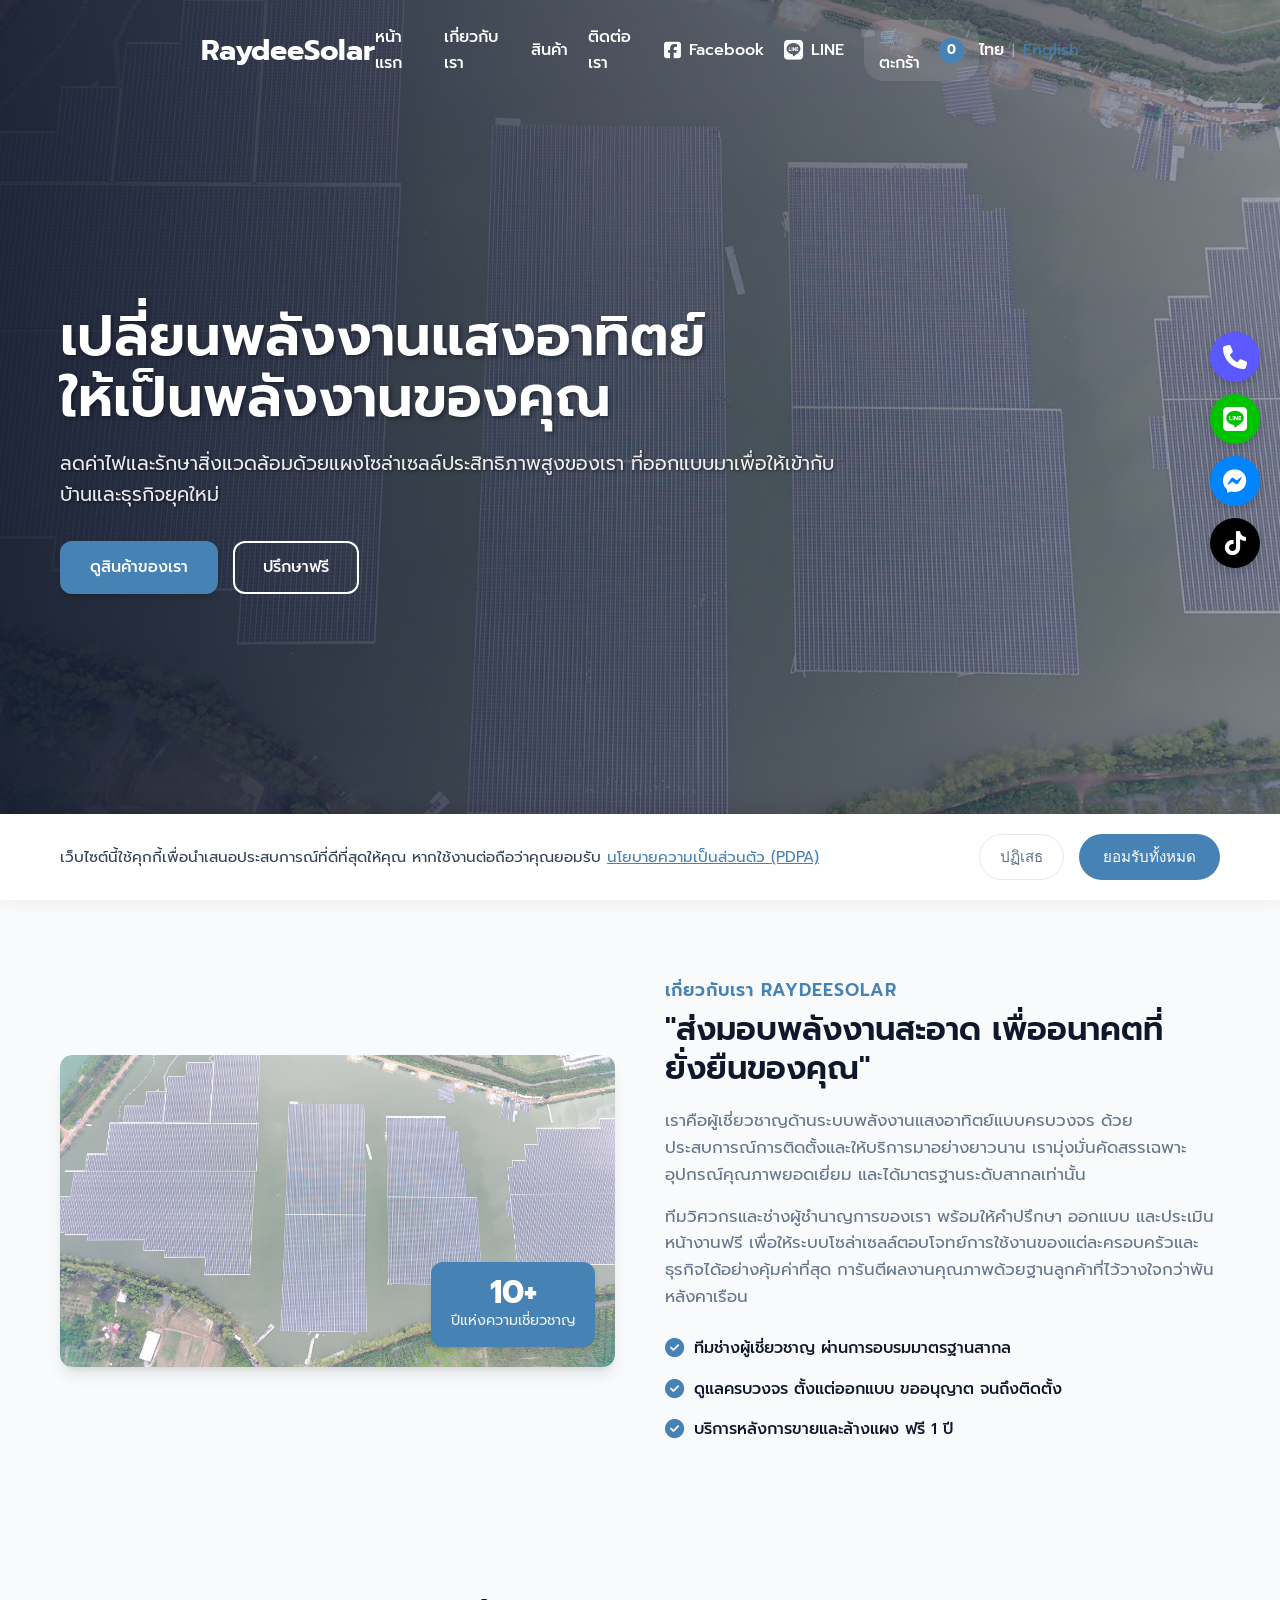
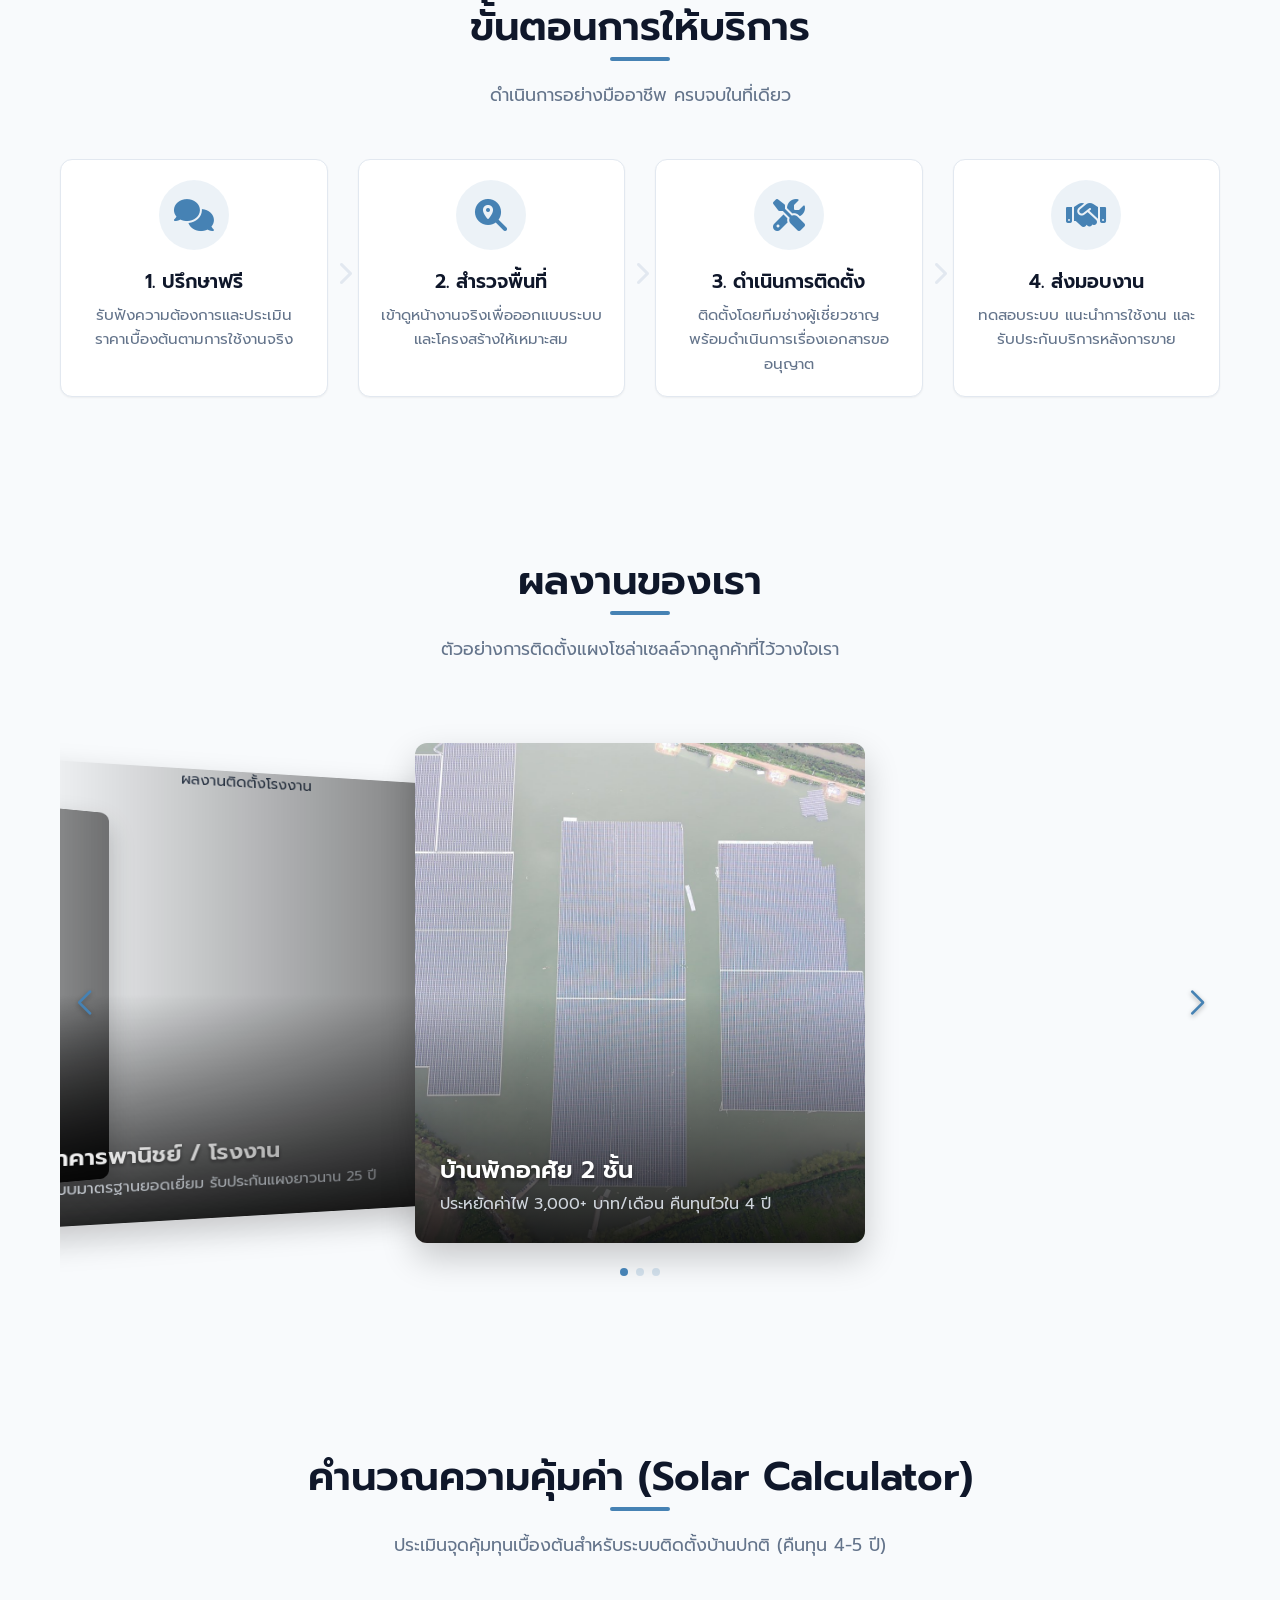
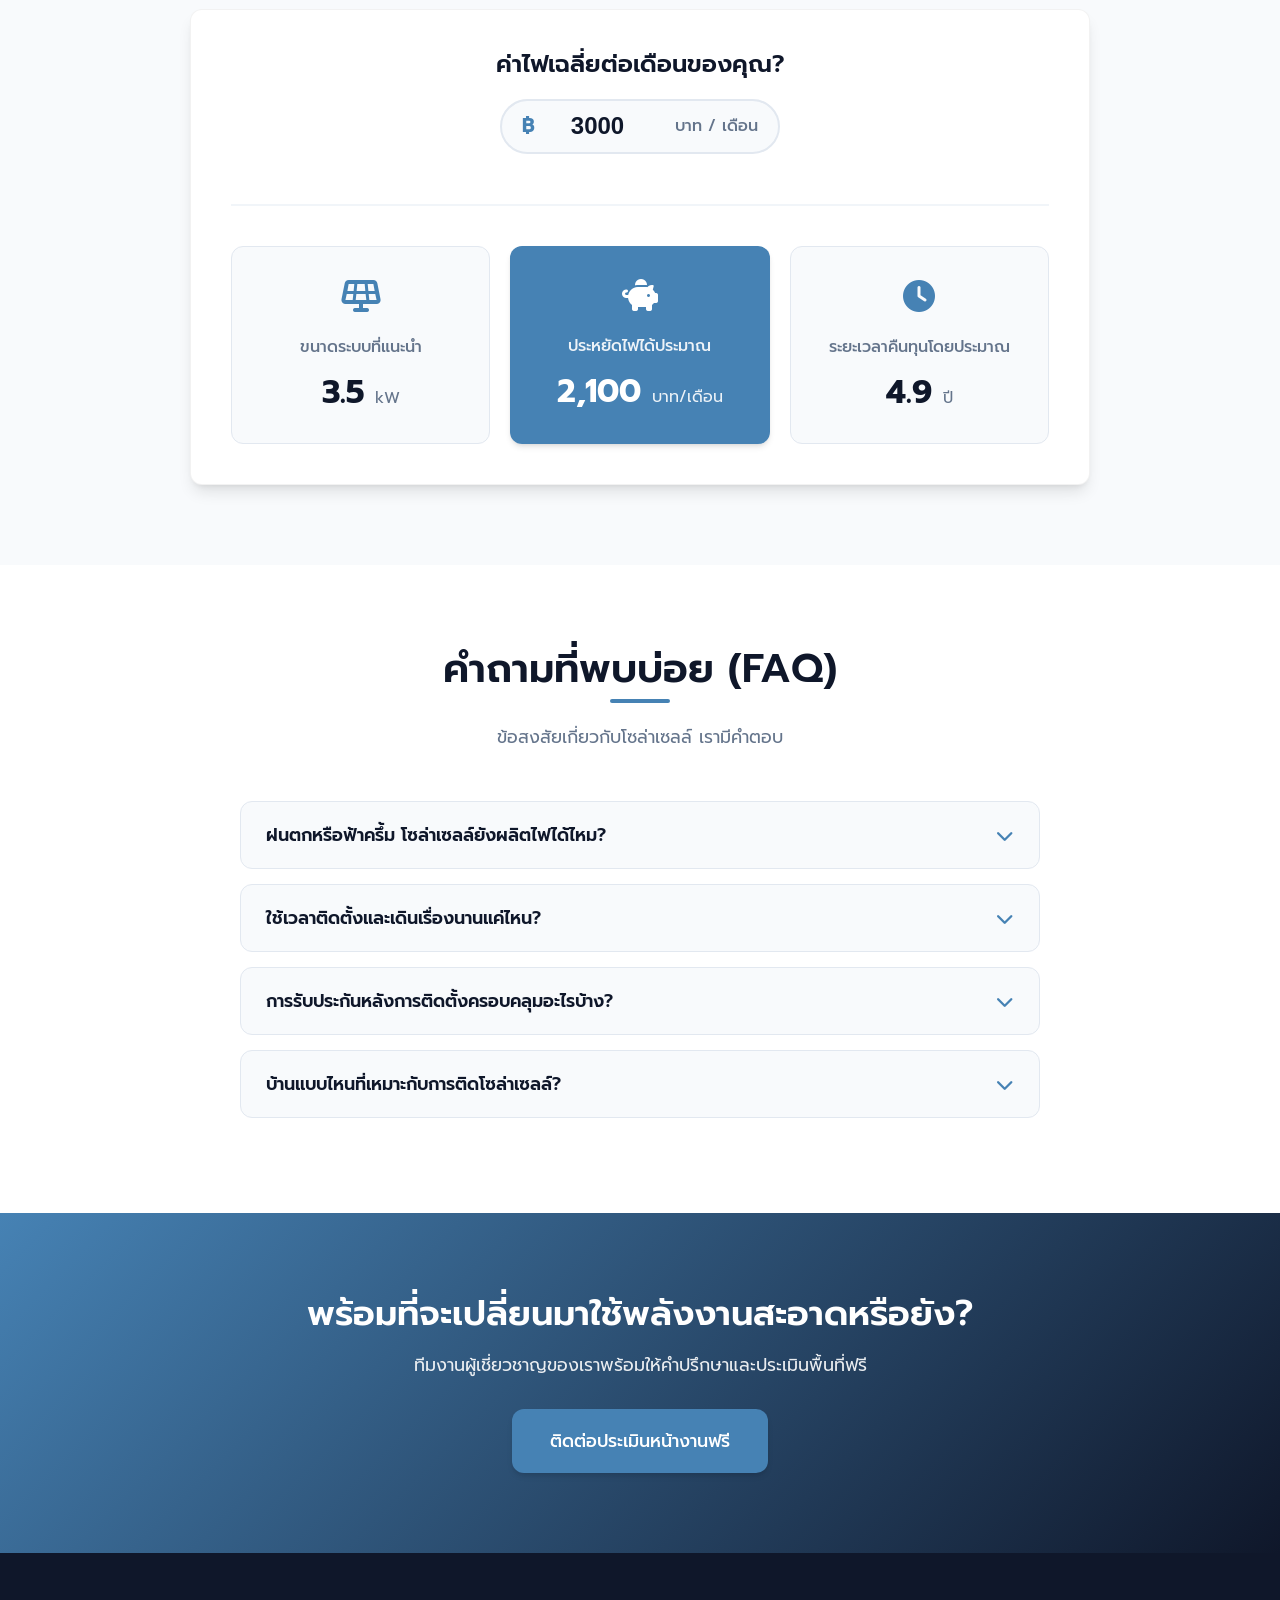
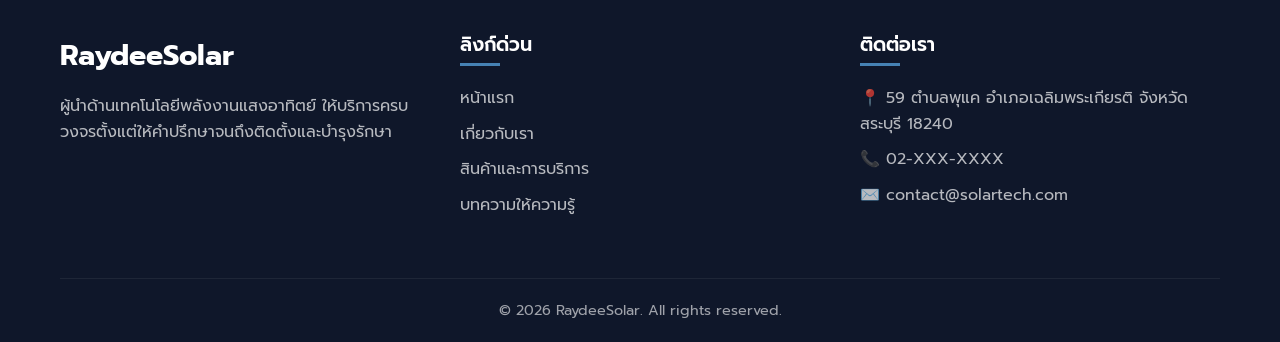
==== commit 406815eb: "update" ====
--- a/index.html
+++ b/index.html
@@ -50,8 +50,8 @@
     <!-- Hero Section -->
     <section id="home" class="hero">
         <div class="hero-bg">
-            <img src="image/500469953_1253782170086349_5062179385820913763_n.jpg"
-                alt="แผงโซล่าเซลล์ติดตั้งบนหลังคา" class="bg-img">
+            <img src="image/500469953_1253782170086349_5062179385820913763_n.jpg" alt="แผงโซล่าเซลล์ติดตั้งบนหลังคา"
+                class="bg-img">
             <div class="overlay"></div>
         </div>
         <div class="container">
@@ -143,7 +143,8 @@
                 <div class="swiper-wrapper">
                     <!-- Slide 1 -->
                     <div class="swiper-slide premium-slide">
-                        <img src="image/500469953_1253782170086349_5062179385820913763_n.jpg" alt="ผลงานติดตั้งโซล่าเซลล์บ้านพักอาศัย" loading="lazy">
+                        <img src="image/500469953_1253782170086349_5062179385820913763_n.jpg"
+                            alt="ผลงานติดตั้งโซล่าเซลล์บ้านพักอาศัย" loading="lazy">
                         <div class="slide-overlay-text">
                             <h3 data-i18n="port_sl_1_h">บ้านพักอาศัย 2 ชั้น</h3>
                             <p data-i18n="port_sl_1_p">ประหยัดค่าไฟ 3,000+ บาท/เดือน คืนทุนไวใน 4 ปี</p>
@@ -151,7 +152,8 @@
                     </div>
                     <!-- Slide 2 -->
                     <div class="swiper-slide premium-slide">
-                        <img src="https://images.unsplash.com/photo-1592833159155-c62df1b65634?w=800&fm=webp&fit=crop" alt="ผลงานติดตั้งโซล่าเซลล์โฮมออฟฟิศ" loading="lazy">
+                        <img src="https://images.unsplash.com/photo-1592833159155-c62df1b65634?w=800&fm=webp&fit=crop"
+                            alt="ผลงานติดตั้งโซล่าเซลล์โฮมออฟฟิศ" loading="lazy">
                         <div class="slide-overlay-text">
                             <h3 data-i18n="port_sl_2_h">โฮมออฟฟิศ / ออฟฟิศ</h3>
                             <p data-i18n="port_sl_2_p">ลดต้นทุนธุรกิจระยะยาว ใช้งานไฟกลางวันคุ้มค่า</p>
@@ -159,7 +161,8 @@
                     </div>
                     <!-- Slide 3 -->
                     <div class="swiper-slide premium-slide">
-                        <img src="https://images.unsplash.com/photo-1620241608701-94ef138c7ea9?w=800&fm=webp&fit=crop" alt="ผลงานติดตั้งโรงงาน" loading="lazy">
+                        <img src="https://images.unsplash.com/photo-1620241608701-94ef138c7ea9?w=800&fm=webp&fit=crop"
+                            alt="ผลงานติดตั้งโรงงาน" loading="lazy">
                         <div class="slide-overlay-text">
                             <h3 data-i18n="port_sl_3_h">อาคารพานิชย์ / โรงงาน</h3>
                             <p data-i18n="port_sl_3_p">ระบบมาตรฐานยอดเยี่ยม รับประกันแผงยาวนาน 25 ปี</p>
@@ -237,7 +240,9 @@
                     </button>
                     <div class="faq-body">
                         <div class="faq-content">
-                            ยังสามารถผลิตไฟได้ครับ แต่ประสิทธิภาพอาจจะลดลงเหลือประมาณ 10-30% ของช่วงแดดจัด ขึ้นอยู่กับความหนาแน่นของเมฆฝน มักจะเชื่อมต่อกับการไฟฟ้าร่วมด้วย ทำให้มีไฟฟ้าใช้สม่ำเสมอแน่นอนครับ
+                            ยังสามารถผลิตไฟได้ครับ แต่ประสิทธิภาพอาจจะลดลงเหลือประมาณ 10-30% ของช่วงแดดจัด
+                            ขึ้นอยู่กับความหนาแน่นของเมฆฝน มักจะเชื่อมต่อกับการไฟฟ้าร่วมด้วย
+                            ทำให้มีไฟฟ้าใช้สม่ำเสมอแน่นอนครับ
                         </div>
                     </div>
                 </div>
@@ -248,7 +253,9 @@
                     </button>
                     <div class="faq-body">
                         <div class="faq-content">
-                            การติดตั้งแผงและระบบไฟฟ้าที่บ้านลูกค้า ปกติใช้เวลาเพียง 1-3 วัน (ขึ้นอยู่กับขนาดของงาน) ส่วนระยะเวลาการขออนุญาตขนานไฟจากการไฟฟ้า จะใช้เวลาดำเนินการประมาณ 1-3 เดือน ซึ่งทางเรามีทีมงานจัดการเรื่องเอกสารให้ทั้งหมดครับ
+                            การติดตั้งแผงและระบบไฟฟ้าที่บ้านลูกค้า ปกติใช้เวลาเพียง 1-3 วัน (ขึ้นอยู่กับขนาดของงาน)
+                            ส่วนระยะเวลาการขออนุญาตขนานไฟจากการไฟฟ้า จะใช้เวลาดำเนินการประมาณ 1-3 เดือน
+                            ซึ่งทางเรามีทีมงานจัดการเรื่องเอกสารให้ทั้งหมดครับ
                         </div>
                     </div>
                 </div>
@@ -259,7 +266,9 @@
                     </button>
                     <div class="faq-body">
                         <div class="faq-content">
-                            แผงโซล่าเซลล์แบบใหม่ รับประกันประสิทธิภาพการผลิตไฟนานถึง 25 ปี อินเวอร์เตอร์รับประกัน 5-10 ปี (เปลี่ยนเครื่องใหม่ถ้ามีปัญหา) และเรารับประกันงานติดตั้ง (น้ำรั่วซึม/ระบบไฟ) 1-2 ปี พร้อมบริการล้างแผงและตรวจเช็คระบบฟรีในปีแรกครับ
+                            แผงโซล่าเซลล์แบบใหม่ รับประกันประสิทธิภาพการผลิตไฟนานถึง 25 ปี อินเวอร์เตอร์รับประกัน 5-10
+                            ปี (เปลี่ยนเครื่องใหม่ถ้ามีปัญหา) และเรารับประกันงานติดตั้ง (น้ำรั่วซึม/ระบบไฟ) 1-2 ปี
+                            พร้อมบริการล้างแผงและตรวจเช็คระบบฟรีในปีแรกครับ
                         </div>
                     </div>
                 </div>
@@ -270,7 +279,9 @@
                     </button>
                     <div class="faq-body">
                         <div class="faq-content">
-                            คุ้มค่าที่สุดคือบ้านที่ <strong>มีการใช้ไฟฟ้าในช่วงกลางวันเยอะ</strong> (เช่น เปิดแอร์, มีผู้ใหญ่อยู่บ้าน, โฮมออฟฟิศ, หรือร้านค้า) และมีบิลค่าไฟตั้งแต่ 2,000-3,000 บาทขึ้นไปต่อเดือน การติดโซล่าเซลล์จะช่วยคืนทุนได้เร็วมากภายใน 4-5 ปีครับ
+                            คุ้มค่าที่สุดคือบ้านที่ <strong>มีการใช้ไฟฟ้าในช่วงกลางวันเยอะ</strong> (เช่น เปิดแอร์,
+                            มีผู้ใหญ่อยู่บ้าน, โฮมออฟฟิศ, หรือร้านค้า) และมีบิลค่าไฟตั้งแต่ 2,000-3,000
+                            บาทขึ้นไปต่อเดือน การติดโซล่าเซลล์จะช่วยคืนทุนได้เร็วมากภายใน 4-5 ปีครับ
                         </div>
                     </div>
                 </div>
--- a/style.css
+++ b/style.css
@@ -1705,7 +1705,8 @@
 
 .video-wrapper {
     position: relative;
-    padding-bottom: 56.25%; /* 16:9 */
+    padding-bottom: 56.25%;
+    /* 16:9 */
     height: 0;
     border-radius: calc(var(--radius) - 5px);
     overflow: hidden;
@@ -1763,7 +1764,8 @@
     position: absolute;
     top: -10px;
     left: -5px;
-    color: rgba(70, 130, 180, 0.2); /* Primary color low opacity */
+    color: rgba(70, 130, 180, 0.2);
+    /* Primary color low opacity */
     z-index: 0;
     line-height: 1;
 }
@@ -1931,6 +1933,7 @@
     .calc-results-section {
         grid-template-columns: 1fr;
     }
+
     .calc-container {
         padding: 25px 15px;
     }
@@ -2149,7 +2152,7 @@
     align-items: flex-start;
     gap: 15px;
     margin-bottom: 20px;
-    color: rgba(255,255,255,0.8);
+    color: rgba(255, 255, 255, 0.8);
 }
 
 .contact-info-list i {
@@ -2191,34 +2194,40 @@
     left: 0;
     width: 100%;
     background-color: var(--white);
-    box-shadow: 0 -4px 20px rgba(0,0,0,0.1);
+    box-shadow: 0 -4px 20px rgba(0, 0, 0, 0.1);
     padding: 20px 0;
     z-index: 9999;
     transform: translateY(100%);
     transition: transform 0.5s cubic-bezier(0.4, 0, 0.2, 1);
 }
+
 .cookie-consent.show {
     transform: translateY(0);
 }
+
 .cookie-content {
     display: flex;
     justify-content: space-between;
     align-items: center;
     gap: 30px;
 }
+
 .cookie-text {
     font-size: 0.95rem;
     color: var(--text-color);
     flex: 1;
 }
+
 .cookie-text p {
     margin: 0;
 }
+
 .cookie-buttons {
     display: flex;
     gap: 15px;
     flex-shrink: 0;
 }
+
 .btn-cookie-accept {
     background-color: var(--primary-color);
     color: var(--white);
@@ -2230,11 +2239,13 @@
     font-weight: 500;
     transition: var(--transition);
 }
+
 .btn-cookie-accept:hover {
     background-color: var(--primary-hover);
     transform: translateY(-2px);
     box-shadow: var(--shadow-sm);
 }
+
 .btn-cookie-decline {
     background-color: transparent;
     color: var(--text-muted);
@@ -2245,19 +2256,23 @@
     cursor: pointer;
     transition: var(--transition);
 }
+
 .btn-cookie-decline:hover {
     background-color: var(--light-color);
     color: var(--dark-color);
 }
+
 @media (max-width: 768px) {
     .cookie-content {
         flex-direction: column;
         text-align: center;
         gap: 15px;
     }
+
     .cookie-buttons {
         width: 100%;
         justify-content: center;
+    }
 }
 
 /* Portfolio Swiper Carousel Styling */
@@ -2299,7 +2314,7 @@
     left: 0;
     width: 100%;
     height: 50%;
-    background: linear-gradient(to top, rgba(0,0,0,0.85) 0%, rgba(0,0,0,0) 100%);
+    background: linear-gradient(to top, rgba(0, 0, 0, 0.85) 0%, rgba(0, 0, 0, 0) 100%);
     z-index: 1;
 }
 
@@ -2318,7 +2333,7 @@
     font-size: 1.5rem;
     color: var(--white);
     margin-bottom: 8px;
-    text-shadow: 0 2px 4px rgba(0,0,0,0.5);
+    text-shadow: 0 2px 4px rgba(0, 0, 0, 0.5);
 }
 
 .slide-overlay-text p {
@@ -2337,11 +2352,10 @@
 .swiper-button-prev::after {
     font-size: 1.5rem !important;
     font-weight: bold;
-    text-shadow: 0 2px 5px rgba(0,0,0,0.3);
+    text-shadow: 0 2px 5px rgba(0, 0, 0, 0.3);
 }
 
 .swiper-button-next:hover,
 .swiper-button-prev:hover {
     transform: scale(1.1);
-}
 }
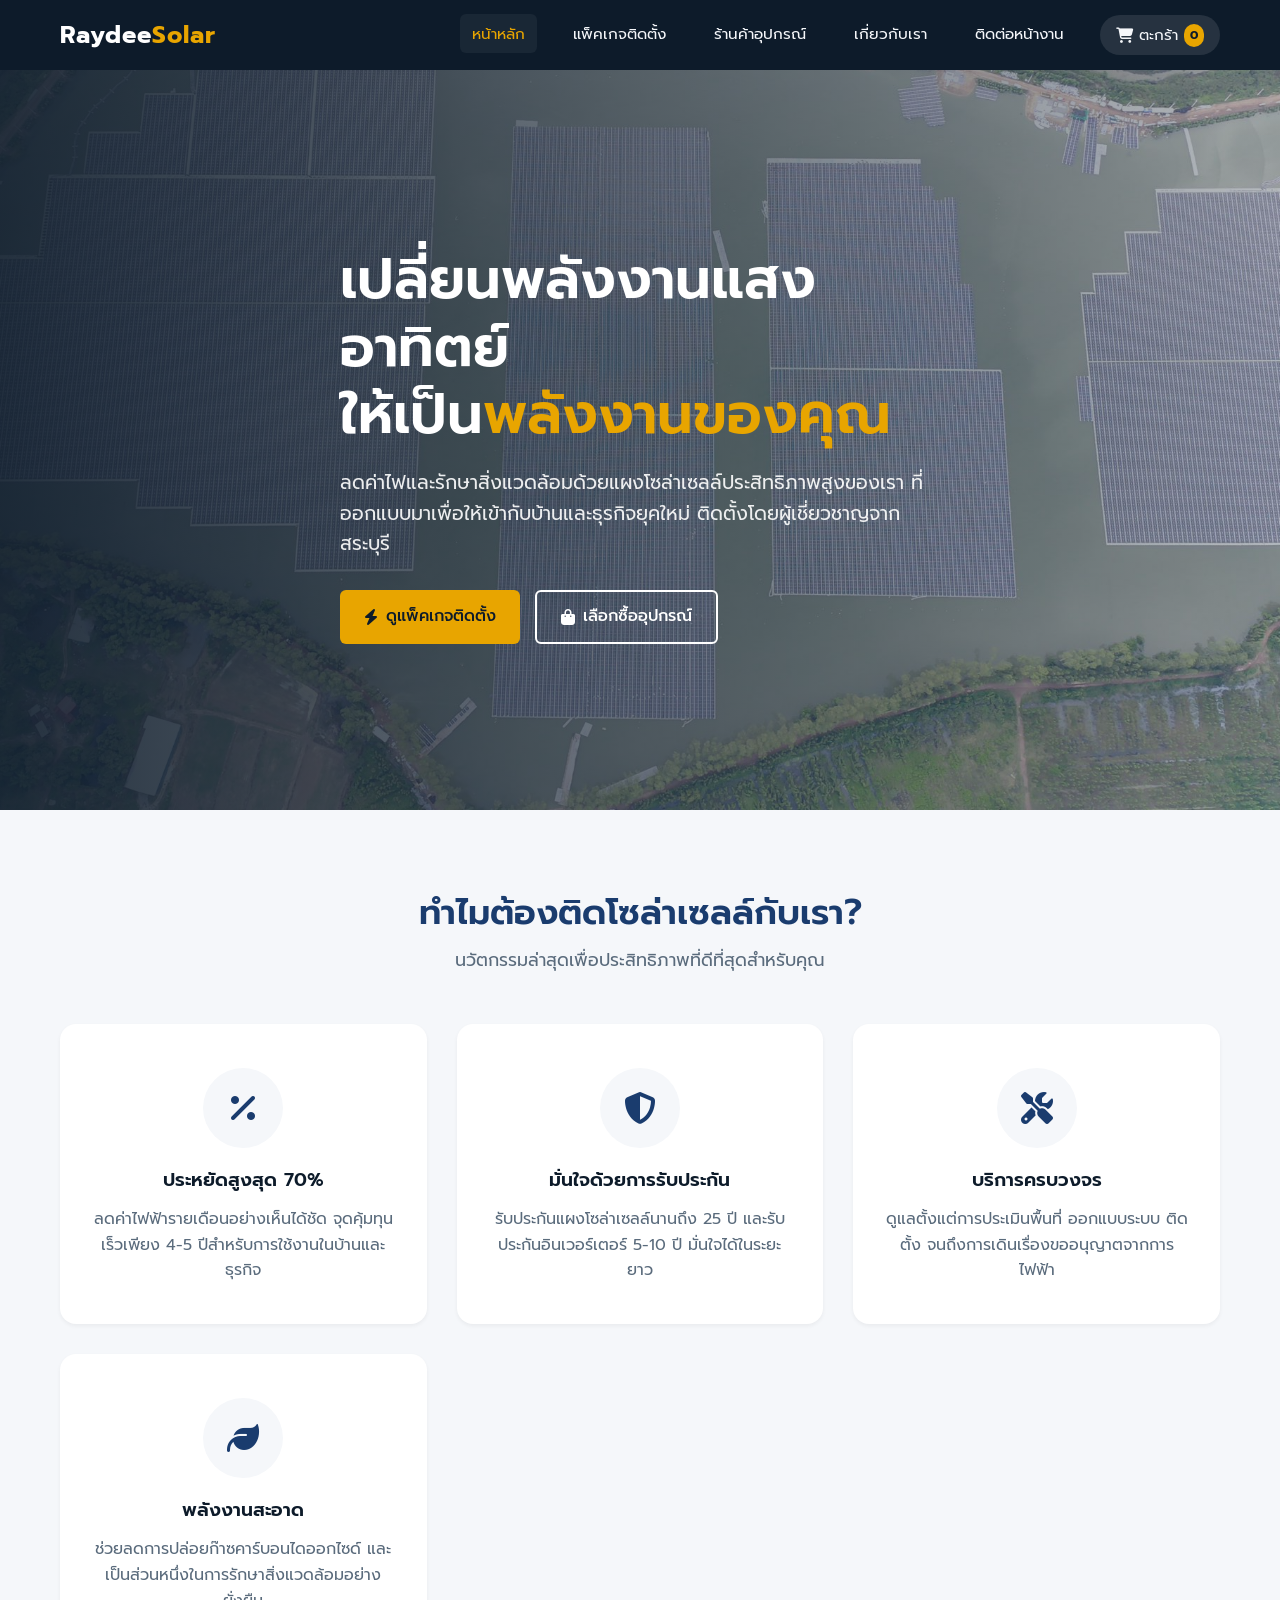
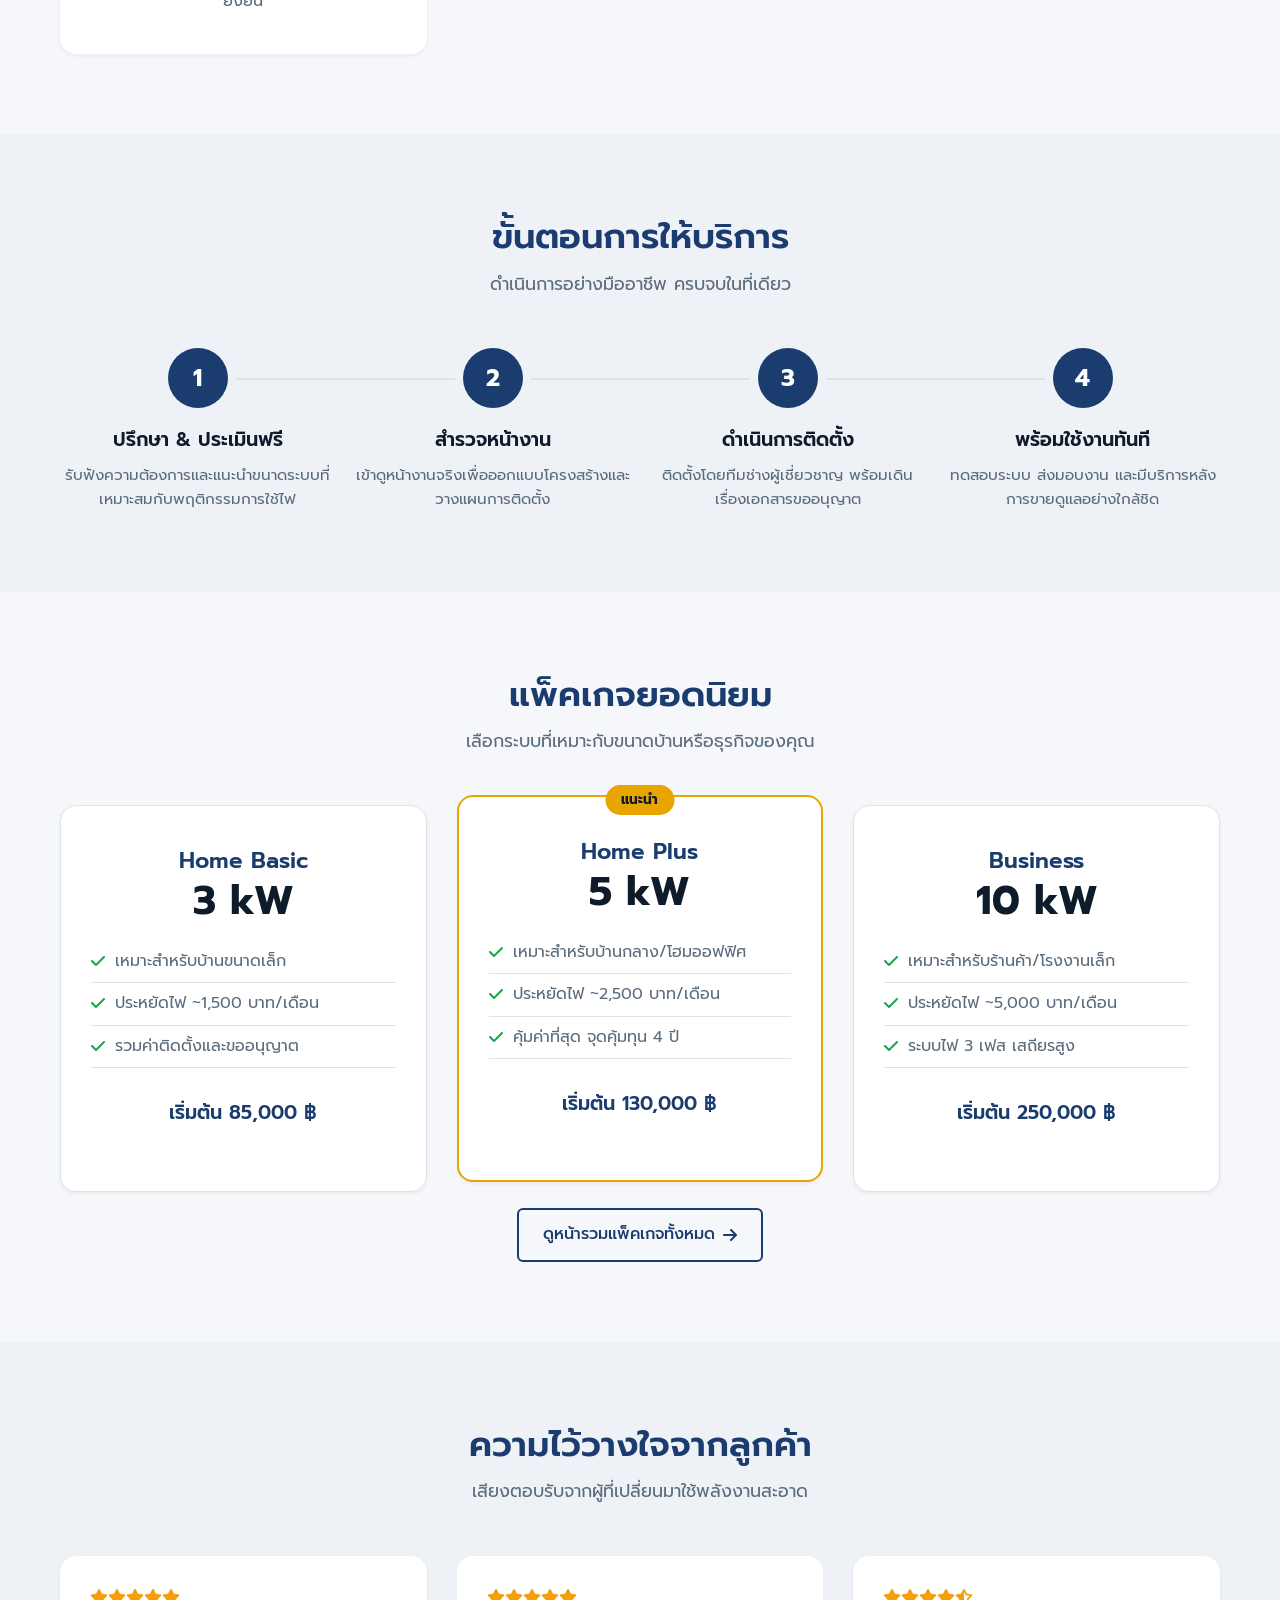
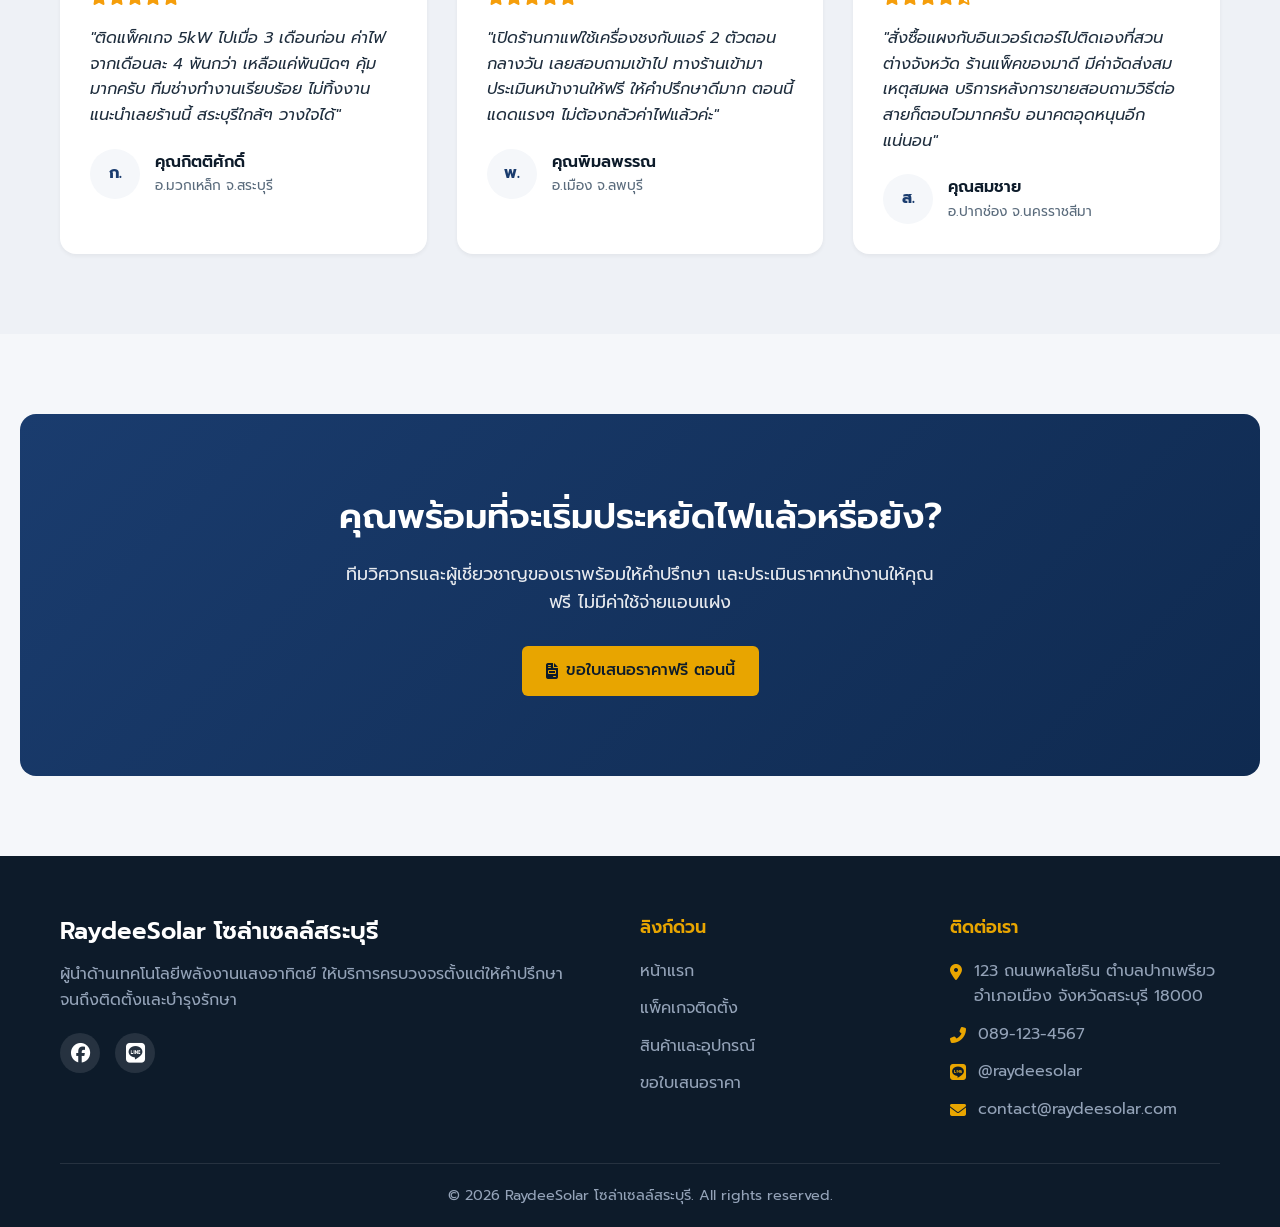
==== commit 13a8a6cc: "update" ====
--- a/index.html
+++ b/index.html
@@ -1,354 +1,427 @@
 <!DOCTYPE html>
 <html lang="th">
-
 <head>
-    <meta charset="UTF-8">
-    <meta name="viewport" content="width=device-width, initial-scale=1.0">
-    <title>RaydeeSolar | แผงโซล่าเซลล์คุณภาพสูง</title>
-    <meta name="description"
-        content="จำหน่ายและติดตั้งแผงโซล่าเซลล์ที่ทันสมัยและมีประสิทธิภาพสูง สำหรับบ้านและธุรกิจของคุณ">
-    <link rel="preconnect" href="https://fonts.googleapis.com">
-    <link rel="preconnect" href="https://fonts.gstatic.com" crossorigin>
-    <link href="https://fonts.googleapis.com/css2?family=Prompt:wght@300;400;500;600;700&display=swap" rel="stylesheet">
-    <link rel="stylesheet" href="https://cdnjs.cloudflare.com/ajax/libs/font-awesome/6.5.1/css/all.min.css">
-    <link rel="stylesheet" href="https://cdn.jsdelivr.net/npm/swiper@11/swiper-bundle.min.css" />
-    <link rel="stylesheet" href="style.css">
+  <meta charset="UTF-8">
+  <meta name="viewport" content="width=device-width, initial-scale=1.0">
+  <title>RaydeeSolar โซล่าเซลล์สระบุรี | ติดตั้งแผงโซล่าเซลล์ครบวงจร</title>
+  <meta name="description" content="เปลี่ยนพลังงานแสงอาทิตย์ให้เป็นพลังงานของคุณ ลดค่าไฟและรักษาสิ่งแวดล้อมด้วยแผงโซล่าเซลล์ประสิทธิภาพสูง">
+  <link rel="preconnect" href="https://fonts.googleapis.com">
+  <link rel="preconnect" href="https://fonts.gstatic.com" crossorigin>
+  <link href="https://fonts.googleapis.com/css2?family=Prompt:wght@300;400;500;600;700&display=swap" rel="stylesheet">
+  <link rel="stylesheet" href="https://cdnjs.cloudflare.com/ajax/libs/font-awesome/6.5.1/css/all.min.css">
+  <link rel="stylesheet" href="assets/css/main.css">
+  <style>
+    /* ── Homepage Specific Styles ── */
+    /* Hero Banner */
+    .hero {
+      position: relative;
+      min-height: 90vh;
+      display: flex;
+      align-items: center;
+      padding-top: 80px;
+      color: var(--white);
+    }
+    .hero-bg {
+      position: absolute;
+      top: 0; left: 0; width: 100%; height: 100%;
+      z-index: -1;
+      overflow: hidden;
+    }
+    .hero-bg img {
+      width: 100%; height: 100%;
+      object-fit: cover;
+      object-position: center;
+    }
+    .hero-overlay {
+      position: absolute;
+      top: 0; left: 0; width: 100%; height: 100%;
+      background: linear-gradient(to right, rgba(13, 27, 42, 0.9) 0%, rgba(13, 27, 42, 0.6) 50%, rgba(13, 27, 42, 0.3) 100%);
+    }
+    .hero-content {
+      max-width: 600px;
+      position: relative;
+      z-index: 1;
+    }
+    .hero-content h1 {
+      font-size: 3.5rem;
+      color: var(--white);
+      margin-bottom: 20px;
+      line-height: 1.2;
+    }
+    .hero-content h1 span { color: var(--accent); }
+    .hero-content p {
+      font-size: 1.2rem;
+      margin-bottom: 30px;
+      color: rgba(255, 255, 255, 0.9);
+    }
+    .hero-buttons {
+      display: flex;
+      gap: 15px;
+    }
+    .hero-buttons .btn-outline {
+      border-color: var(--white);
+      color: var(--white);
+    }
+    .hero-buttons .btn-outline:hover {
+      background: var(--white);
+      color: var(--dark);
+    }
+
+    /* Why Solar (Benefits) */
+    .benefits-grid {
+      display: grid;
+      grid-template-columns: repeat(auto-fit, minmax(280px, 1fr));
+      gap: 30px;
+      margin-top: 40px;
+    }
+    .benefit-card {
+      background: var(--white);
+      padding: 40px 30px;
+      border-radius: var(--radius-lg);
+      text-align: center;
+      box-shadow: var(--shadow-sm);
+      transition: var(--transition);
+      border-top: 4px solid transparent;
+    }
+    .benefit-card:hover {
+      transform: translateY(-5px);
+      box-shadow: var(--shadow-md);
+      border-top-color: var(--accent);
+    }
+    .benefit-icon {
+      width: 80px; height: 80px;
+      background: var(--light);
+      border-radius: 50%;
+      display: flex; align-items: center; justify-content: center;
+      margin: 0 auto 20px;
+      font-size: 2rem;
+      color: var(--primary);
+    }
+    .benefit-card h3 { margin-bottom: 15px; }
+    .benefit-card p { color: var(--text-muted); }
+
+    /* How It Works */
+    .bg-light-alt { background-color: #eef1f6; }
+    .steps-grid {
+      display: grid;
+      grid-template-columns: repeat(4, 1fr);
+      gap: 20px;
+      margin-top: 50px;
+      position: relative;
+    }
+    .step-card {
+      text-align: center;
+      position: relative;
+      z-index: 1;
+    }
+    .step-number {
+      width: 60px; height: 60px;
+      background: var(--primary);
+      color: var(--white);
+      border-radius: 50%;
+      display: flex; align-items: center; justify-content: center;
+      font-size: 1.5rem; font-weight: 700;
+      margin: 0 auto 20px;
+      box-shadow: 0 0 0 8px #eef1f6;
+    }
+    .step-card h3 { margin-bottom: 10px; font-size: 1.2rem; }
+    .step-card p { color: var(--text-muted); font-size: 0.95rem; }
+    /* Connecting Line */
+    .steps-grid::before {
+      content: '';
+      position: absolute;
+      top: 30px;
+      left: 10%; right: 10%;
+      height: 2px;
+      background: var(--border);
+      z-index: 0;
+    }
+
+    /* Packages Preview */
+    .packages-preview {
+      display: grid;
+      grid-template-columns: repeat(auto-fit, minmax(320px, 1fr));
+      gap: 30px;
+      margin-top: 40px;
+    }
+    .pkg-card {
+      background: var(--white);
+      border-radius: var(--radius-lg);
+      padding: 40px 30px;
+      text-align: center;
+      box-shadow: var(--shadow-sm);
+      position: relative;
+      border: 1px solid var(--border);
+      transition: var(--transition);
+    }
+    .pkg-card:hover { transform: translateY(-5px); box-shadow: var(--shadow-lg); }
+    .pkg-card.recommended {
+      border: 2px solid var(--accent);
+      transform: translateY(-10px);
+    }
+    .pkg-card.recommended:hover { transform: translateY(-15px); }
+    .pkg-badge {
+      position: absolute;
+      top: -12px; left: 50%; transform: translateX(-50%);
+      background: var(--accent);
+      color: var(--dark);
+      padding: 4px 16px;
+      border-radius: 20px;
+      font-size: 0.85rem; font-weight: 700;
+    }
+    .pkg-title { font-size: 1.4rem; color: var(--primary); margin-bottom: 5px; }
+    .pkg-size { font-size: 2.5rem; font-weight: 700; color: var(--dark); margin-bottom: 20px; line-height: 1; }
+    .pkg-features { text-align: left; margin-bottom: 30px; }
+    .pkg-features li {
+      padding: 8px 0;
+      border-bottom: 1px solid var(--border);
+      display: flex; gap: 10px;
+      color: var(--text-muted);
+    }
+    .pkg-features li i { color: var(--success); margin-top: 4px; }
+    .pkg-price { font-size: 1.2rem; font-weight: 600; color: var(--primary); margin-bottom: 20px; }
+
+    /* Testimonials */
+    .testi-grid {
+      display: grid;
+      grid-template-columns: repeat(auto-fit, minmax(300px, 1fr));
+      gap: 30px;
+      margin-top: 40px;
+    }
+    .testi-card {
+      background: var(--white);
+      padding: 30px;
+      border-radius: var(--radius-lg);
+      box-shadow: var(--shadow-sm);
+    }
+    .testi-stars { color: var(--warning); margin-bottom: 15px; }
+    .testi-text { font-size: 1rem; color: var(--text); font-style: italic; margin-bottom: 20px; }
+    .testi-author { display: flex; align-items: center; gap: 15px; }
+    .testi-av { width: 50px; height: 50px; border-radius: 50%; background: var(--light); display: flex; align-items: center; justify-content: center; font-weight: 700; color: var(--primary); }
+    .testi-name { font-weight: 600; color: var(--dark); }
+    .testi-loc { font-size: 0.85rem; color: var(--text-muted); }
+
+    /* CTA Banner */
+    .cta-section {
+      background: linear-gradient(135deg, var(--primary) 0%, var(--primary-hover) 100%);
+      color: var(--white);
+      padding: 80px 0;
+      text-align: center;
+      border-radius: var(--radius-lg);
+      margin: 80px 20px;
+    }
+    .cta-section h2 { color: var(--white); font-size: 2.2rem; margin-bottom: 20px; }
+    .cta-section p { font-size: 1.1rem; margin-bottom: 30px; opacity: 0.9; max-width: 600px; margin-left: auto; margin-right: auto; }
+
+    @media (max-width: 992px) {
+      .steps-grid { grid-template-columns: repeat(2, 1fr); gap: 40px; }
+      .steps-grid::before { display: none; }
+      .pkg-card.recommended { transform: none; }
+      .pkg-card.recommended:hover { transform: translateY(-5px); }
+    }
+    @media (max-width: 768px) {
+      .hero-content h1 { font-size: 2.5rem; }
+      .hero-buttons { flex-direction: column; }
+      .steps-grid { grid-template-columns: 1fr; }
+      .cta-section { margin: 40px 10px; padding: 50px 20px; }
+    }
+  </style>
 </head>
-
 <body>
-    <!-- Navbar -->
-    <nav class="navbar" id="navbar">
-        <div class="container nav-content">
-            <a href="#" class="logo">Raydee<span>Solar</span></a>
-            <ul class="nav-links">
-                <li><a href="index.html#home">หน้าแรก</a></li>
-                <li><a href="index.html#about">เกี่ยวกับเรา</a></li>
-                <li><a href="products.html">สินค้า</a></li>
-                <li><a href="contact.html">ติดต่อเรา</a></li>
-                <li class="nav-social"><a href="https://www.facebook.com/profile.php?id=61578644667892"
-                        target="_blank"><i class="fab fa-facebook-square"></i> Facebook</a>
-                </li>
-                <li class="nav-social"><a href="https://line.me/R/ti/p/@312ntoyv" target="_blank"><i
-                            class="fab fa-line"></i> LINE</a></li>
-                <li><a href="cart.html" class="cart-nav">🛒 ตะกร้า <span id="cart-count">0</span></a></li>
-            </ul>
-            <div class="nav-right">
-                <div class="lang-switcher">
-                    <span class="lang-btn active" data-lang="th" onclick="changeLang('th')">ไทย</span>
-                    <span class="lang-divider">|</span>
-                    <span class="lang-btn" data-lang="en" onclick="changeLang('en')">English</span>
-                </div>
-                <div class="hamburger">
-                    <span class="bar"></span>
-                    <span class="bar"></span>
-                    <span class="bar"></span>
-                </div>
+
+  <!-- Shared Navbar -->
+  <div id="navbar-placeholder"></div>
+
+  <!-- Hero Banner -->
+  <header class="hero">
+    <div class="hero-bg">
+      <img src="image/500469953_1253782170086349_5062179385820913763_n.jpg" alt="Solar Panels on Roof">
+      <div class="hero-overlay"></div>
+    </div>
+    <div class="container">
+      <div class="hero-content">
+        <h1>เปลี่ยนพลังงานแสงอาทิตย์<br>ให้เป็น<span>พลังงานของคุณ</span></h1>
+        <p>ลดค่าไฟและรักษาสิ่งแวดล้อมด้วยแผงโซล่าเซลล์ประสิทธิภาพสูงของเรา ที่ออกแบบมาเพื่อให้เข้ากับบ้านและธุรกิจยุคใหม่ ติดตั้งโดยผู้เชี่ยวชาญจากสระบุรี</p>
+        <div class="hero-buttons">
+          <a href="packages.html" class="btn btn-accent"><i class="fas fa-bolt"></i> ดูแพ็คเกจติดตั้ง</a>
+          <a href="shop.html" class="btn btn-outline"><i class="fas fa-shopping-bag"></i> เลือกซื้ออุปกรณ์</a>
+        </div>
+      </div>
+    </div>
+  </header>
+
+  <!-- Why Solar -->
+  <section class="section">
+    <div class="container">
+      <div class="section-header">
+        <h2>ทำไมต้องติดโซล่าเซลล์กับเรา?</h2>
+        <p>นวัตกรรมล่าสุดเพื่อประสิทธิภาพที่ดีที่สุดสำหรับคุณ</p>
+      </div>
+      <div class="benefits-grid">
+        <div class="benefit-card">
+          <div class="benefit-icon"><i class="fas fa-percentage"></i></div>
+          <h3>ประหยัดสูงสุด 70%</h3>
+          <p>ลดค่าไฟฟ้ารายเดือนอย่างเห็นได้ชัด จุดคุ้มทุนเร็วเพียง 4-5 ปีสำหรับการใช้งานในบ้านและธุรกิจ</p>
+        </div>
+        <div class="benefit-card">
+          <div class="benefit-icon"><i class="fas fa-shield-alt"></i></div>
+          <h3>มั่นใจด้วยการรับประกัน</h3>
+          <p>รับประกันแผงโซล่าเซลล์นานถึง 25 ปี และรับประกันอินเวอร์เตอร์ 5-10 ปี มั่นใจได้ในระยะยาว</p>
+        </div>
+        <div class="benefit-card">
+          <div class="benefit-icon"><i class="fas fa-tools"></i></div>
+          <h3>บริการครบวงจร</h3>
+          <p>ดูแลตั้งแต่การประเมินพื้นที่ ออกแบบระบบ ติดตั้ง จนถึงการเดินเรื่องขออนุญาตจากการไฟฟ้า</p>
+        </div>
+        <div class="benefit-card">
+          <div class="benefit-icon"><i class="fas fa-leaf"></i></div>
+          <h3>พลังงานสะอาด</h3>
+          <p>ช่วยลดการปล่อยก๊าซคาร์บอนไดออกไซด์ และเป็นส่วนหนึ่งในการรักษาสิ่งแวดล้อมอย่างยั่งยืน</p>
+        </div>
+      </div>
+    </div>
+  </section>
+
+  <!-- How It Works -->
+  <section class="section bg-light-alt">
+    <div class="container">
+      <div class="section-header">
+        <h2>ขั้นตอนการให้บริการ</h2>
+        <p>ดำเนินการอย่างมืออาชีพ ครบจบในที่เดียว</p>
+      </div>
+      <div class="steps-grid">
+        <div class="step-card">
+          <div class="step-number">1</div>
+          <h3>ปรึกษา & ประเมินฟรี</h3>
+          <p>รับฟังความต้องการและแนะนำขนาดระบบที่เหมาะสมกับพฤติกรรมการใช้ไฟ</p>
+        </div>
+        <div class="step-card">
+          <div class="step-number">2</div>
+          <h3>สำรวจหน้างาน</h3>
+          <p>เข้าดูหน้างานจริงเพื่อออกแบบโครงสร้างและวางแผนการติดตั้ง</p>
+        </div>
+        <div class="step-card">
+          <div class="step-number">3</div>
+          <h3>ดำเนินการติดตั้ง</h3>
+          <p>ติดตั้งโดยทีมช่างผู้เชี่ยวชาญ พร้อมเดินเรื่องเอกสารขออนุญาต</p>
+        </div>
+        <div class="step-card">
+          <div class="step-number">4</div>
+          <h3>พร้อมใช้งานทันที</h3>
+          <p>ทดสอบระบบ ส่งมอบงาน และมีบริการหลังการขายดูแลอย่างใกล้ชิด</p>
+        </div>
+      </div>
+    </div>
+  </section>
+
+  <!-- Packages Preview -->
+  <section class="section">
+    <div class="container">
+      <div class="section-header">
+        <h2>แพ็คเกจยอดนิยม</h2>
+        <p>เลือกระบบที่เหมาะกับขนาดบ้านหรือธุรกิจของคุณ</p>
+      </div>
+      <div class="packages-preview">
+        <!-- Package 1 -->
+        <div class="pkg-card">
+          <h3 class="pkg-title">Home Basic</h3>
+          <div class="pkg-size">3 kW</div>
+          <ul class="pkg-features">
+            <li><i class="fas fa-check"></i> เหมาะสำหรับบ้านขนาดเล็ก</li>
+            <li><i class="fas fa-check"></i> ประหยัดไฟ ~1,500 บาท/เดือน</li>
+            <li><i class="fas fa-check"></i> รวมค่าติดตั้งและขออนุญาต</li>
+          </ul>
+          <div class="pkg-price">เริ่มต้น 85,000 ฿</div>
+        </div>
+        <!-- Package 2 -->
+        <div class="pkg-card recommended">
+          <div class="pkg-badge">แนะนำ</div>
+          <h3 class="pkg-title">Home Plus</h3>
+          <div class="pkg-size">5 kW</div>
+          <ul class="pkg-features">
+            <li><i class="fas fa-check"></i> เหมาะสำหรับบ้านกลาง/โฮมออฟฟิศ</li>
+            <li><i class="fas fa-check"></i> ประหยัดไฟ ~2,500 บาท/เดือน</li>
+            <li><i class="fas fa-check"></i> คุ้มค่าที่สุด จุดคุ้มทุน 4 ปี</li>
+          </ul>
+          <div class="pkg-price">เริ่มต้น 130,000 ฿</div>
+        </div>
+        <!-- Package 3 -->
+        <div class="pkg-card">
+          <h3 class="pkg-title">Business</h3>
+          <div class="pkg-size">10 kW</div>
+          <ul class="pkg-features">
+            <li><i class="fas fa-check"></i> เหมาะสำหรับร้านค้า/โรงงานเล็ก</li>
+            <li><i class="fas fa-check"></i> ประหยัดไฟ ~5,000 บาท/เดือน</li>
+            <li><i class="fas fa-check"></i> ระบบไฟ 3 เฟส เสถียรสูง</li>
+          </ul>
+          <div class="pkg-price">เริ่มต้น 250,000 ฿</div>
+        </div>
+      </div>
+      <div class="text-center mt-4">
+        <a href="packages.html" class="btn btn-outline">ดูหน้ารวมแพ็คเกจทั้งหมด <i class="fas fa-arrow-right"></i></a>
+      </div>
+    </div>
+  </section>
+
+  <!-- Testimonials -->
+  <section class="section bg-light-alt">
+    <div class="container">
+      <div class="section-header">
+        <h2>ความไว้วางใจจากลูกค้า</h2>
+        <p>เสียงตอบรับจากผู้ที่เปลี่ยนมาใช้พลังงานสะอาด</p>
+      </div>
+      <div class="testi-grid">
+        <div class="testi-card">
+          <div class="testi-stars"><i class="fas fa-star"></i><i class="fas fa-star"></i><i class="fas fa-star"></i><i class="fas fa-star"></i><i class="fas fa-star"></i></div>
+          <p class="testi-text">"ติดแพ็คเกจ 5kW ไปเมื่อ 3 เดือนก่อน ค่าไฟจากเดือนละ 4 พันกว่า เหลือแค่พันนิดๆ คุ้มมากครับ ทีมช่างทำงานเรียบร้อย ไม่ทิ้งงาน แนะนำเลยร้านนี้ สระบุรีใกล้ๆ วางใจได้"</p>
+          <div class="testi-author">
+            <div class="testi-av">ก.</div>
+            <div>
+              <div class="testi-name">คุณกิตติศักดิ์</div>
+              <div class="testi-loc">อ.มวกเหล็ก จ.สระบุรี</div>
             </div>
-        </div>
-    </nav>
-
-    <!-- Hero Section -->
-    <section id="home" class="hero">
-        <div class="hero-bg">
-            <img src="image/500469953_1253782170086349_5062179385820913763_n.jpg" alt="แผงโซล่าเซลล์ติดตั้งบนหลังคา"
-                class="bg-img">
-            <div class="overlay"></div>
-        </div>
-        <div class="container">
-            <div class="hero-content animate-fade-up">
-                <h1>
-                    เปลี่ยนพลังงานแสงอาทิตย์<br>ให้เป็นพลังงานของคุณ</h1>
-                <p>ลดค่าไฟและรักษาสิ่งแวดล้อมด้วยแผงโซล่าเซลล์ประสิทธิภาพสูงของเรา
-                    ที่ออกแบบมาเพื่อให้เข้ากับบ้านและธุรกิจยุคใหม่</p>
-                <div class="hero-buttons">
-                    <a href="products.html" class="btn btn-primary">ดูสินค้าของเรา</a>
-                    <a href="contact.html" class="btn btn-outline">ปรึกษาฟรี</a>
-                </div>
+          </div>
+        </div>
+        <div class="testi-card">
+          <div class="testi-stars"><i class="fas fa-star"></i><i class="fas fa-star"></i><i class="fas fa-star"></i><i class="fas fa-star"></i><i class="fas fa-star"></i></div>
+          <p class="testi-text">"เปิดร้านกาแฟใช้เครื่องชงกับแอร์ 2 ตัวตอนกลางวัน เลยสอบถามเข้าไป ทางร้านเข้ามาประเมินหน้างานให้ฟรี ให้คำปรึกษาดีมาก ตอนนี้แดดแรงๆ ไม่ต้องกลัวค่าไฟแล้วค่ะ"</p>
+          <div class="testi-author">
+            <div class="testi-av">พ.</div>
+            <div>
+              <div class="testi-name">คุณพิมลพรรณ</div>
+              <div class="testi-loc">อ.เมือง จ.ลพบุรี</div>
             </div>
-        </div>
-    </section>
-
-    <!-- Company Profile -->
-    <section id="about" class="company-profile section-padding">
-        <div class="container">
-            <div class="profile-grid">
-                <div class="profile-img animate-fade-up">
-                    <img src="image/500469953_1253782170086349_5062179385820913763_n.jpg"
-                        alt="ทีมงานติดตั้งโซล่าเซลล์มืออาชีพ" loading="lazy">
-                    <div class="experience-badge">
-                        <span class="years">10+</span>
-                        <span class="text">ปีแห่งความเชี่ยวชาญ</span>
-                    </div>
-                </div>
-                <div class="profile-content animate-fade-up" style="animation-delay: 0.2s;">
-                    <h2 class="section-title-sm">เกี่ยวกับเรา RaydeeSolar</h2>
-                    <h3>"ส่งมอบพลังงานสะอาด เพื่ออนาคตที่ยั่งยืนของคุณ"</h3>
-                    <p>เราคือผู้เชี่ยวชาญด้านระบบพลังงานแสงอาทิตย์แบบครบวงจร
-                        ด้วยประสบการณ์การติดตั้งและให้บริการมาอย่างยาวนาน เรามุ่งมั่นคัดสรรเฉพาะอุปกรณ์คุณภาพยอดเยี่ยม
-                        และได้มาตรฐานระดับสากลเท่านั้น</p>
-                    <p>ทีมวิศวกรและช่างผู้ชำนาญการของเรา พร้อมให้คำปรึกษา ออกแบบ และประเมินหน้างานฟรี
-                        เพื่อให้ระบบโซล่าเซลล์ตอบโจทย์การใช้งานของแต่ละครอบครัวและธุรกิจได้อย่างคุ้มค่าที่สุด
-                        การันตีผลงานคุณภาพด้วยฐานลูกค้าที่ไว้วางใจกว่าพันหลังคาเรือน</p>
-                    <ul class="profile-features">
-                        <li><i class="fas fa-check-circle"></i> ทีมช่างผู้เชี่ยวชาญ ผ่านการอบรมมาตรฐานสากล</li>
-                        <li><i class="fas fa-check-circle"></i> ดูแลครบวงจร ตั้งแต่ออกแบบ ขออนุญาต จนถึงติดตั้ง</li>
-                        <li><i class="fas fa-check-circle"></i> บริการหลังการขายและล้างแผง ฟรี 1 ปี</li>
-                    </ul>
-                </div>
+          </div>
+        </div>
+        <div class="testi-card">
+          <div class="testi-stars"><i class="fas fa-star"></i><i class="fas fa-star"></i><i class="fas fa-star"></i><i class="fas fa-star"></i><i class="fas fa-star-half-alt"></i></div>
+          <p class="testi-text">"สั่งซื้อแผงกับอินเวอร์เตอร์ไปติดเองที่สวนต่างจังหวัด ร้านแพ็คของมาดี มีค่าจัดส่งสมเหตุสมผล บริการหลังการขายสอบถามวิธีต่อสายก็ตอบไวมากครับ อนาคตอุดหนุนอีกแน่นอน"</p>
+          <div class="testi-author">
+            <div class="testi-av">ส.</div>
+            <div>
+              <div class="testi-name">คุณสมชาย</div>
+              <div class="testi-loc">อ.ปากช่อง จ.นครราชสีมา</div>
             </div>
-        </div>
-    </section>
-
-    <!-- Process Section -->
-    <section id="process" class="process section-padding blur-bg">
-        <div class="container">
-            <div class="section-title text-center animate-fade-up">
-                <h2>ขั้นตอนการให้บริการ</h2>
-                <p>ดำเนินการอย่างมืออาชีพ ครบจบในที่เดียว</p>
-            </div>
-            <div class="process-grid">
-                <div class="process-step animate-fade-up" style="animation-delay: 0.1s;">
-                    <div class="step-icon"><i class="fas fa-comments"></i></div>
-                    <h3>1. ปรึกษาฟรี</h3>
-                    <p>รับฟังความต้องการและประเมินราคาเบื้องต้นตามการใช้งานจริง</p>
-                </div>
-                <div class="process-step animate-fade-up" style="animation-delay: 0.2s;">
-                    <div class="step-icon"><i class="fas fa-search-location"></i></div>
-                    <h3>2. สำรวจพื้นที่</h3>
-                    <p>เข้าดูหน้างานจริงเพื่อออกแบบระบบและโครงสร้างให้เหมาะสม</p>
-                </div>
-                <div class="process-step animate-fade-up" style="animation-delay: 0.3s;">
-                    <div class="step-icon"><i class="fas fa-tools"></i></div>
-                    <h3>3. ดำเนินการติดตั้ง</h3>
-                    <p>ติดตั้งโดยทีมช่างผู้เชี่ยวชาญ พร้อมดำเนินการเรื่องเอกสารขออนุญาต</p>
-                </div>
-                <div class="process-step animate-fade-up" style="animation-delay: 0.4s;">
-                    <div class="step-icon"><i class="fas fa-handshake"></i></div>
-                    <h3>4. ส่งมอบงาน</h3>
-                    <p>ทดสอบระบบ แนะนำการใช้งาน และรับประกันบริการหลังการขาย</p>
-                </div>
-            </div>
-        </div>
-    </section>
-
-    <!-- Portfolio Section -->
-    <section id="portfolio" class="portfolio section-padding">
-        <div class="container text-center animate-fade-up">
-            <div class="section-title">
-                <h2>ผลงานของเรา</h2>
-                <p>ตัวอย่างการติดตั้งแผงโซล่าเซลล์จากลูกค้าที่ไว้วางใจเรา</p>
-            </div>
-            <!-- Swiper Carousel Start -->
-            <div class="swiper mySwiper animate-fade-up" style="padding-bottom: 50px;">
-                <div class="swiper-wrapper">
-                    <!-- Slide 1 -->
-                    <div class="swiper-slide premium-slide">
-                        <img src="image/500469953_1253782170086349_5062179385820913763_n.jpg"
-                            alt="ผลงานติดตั้งโซล่าเซลล์บ้านพักอาศัย" loading="lazy">
-                        <div class="slide-overlay-text">
-                            <h3 data-i18n="port_sl_1_h">บ้านพักอาศัย 2 ชั้น</h3>
-                            <p data-i18n="port_sl_1_p">ประหยัดค่าไฟ 3,000+ บาท/เดือน คืนทุนไวใน 4 ปี</p>
-                        </div>
-                    </div>
-                    <!-- Slide 2 -->
-                    <div class="swiper-slide premium-slide">
-                        <img src="https://images.unsplash.com/photo-1592833159155-c62df1b65634?w=800&fm=webp&fit=crop"
-                            alt="ผลงานติดตั้งโซล่าเซลล์โฮมออฟฟิศ" loading="lazy">
-                        <div class="slide-overlay-text">
-                            <h3 data-i18n="port_sl_2_h">โฮมออฟฟิศ / ออฟฟิศ</h3>
-                            <p data-i18n="port_sl_2_p">ลดต้นทุนธุรกิจระยะยาว ใช้งานไฟกลางวันคุ้มค่า</p>
-                        </div>
-                    </div>
-                    <!-- Slide 3 -->
-                    <div class="swiper-slide premium-slide">
-                        <img src="https://images.unsplash.com/photo-1620241608701-94ef138c7ea9?w=800&fm=webp&fit=crop"
-                            alt="ผลงานติดตั้งโรงงาน" loading="lazy">
-                        <div class="slide-overlay-text">
-                            <h3 data-i18n="port_sl_3_h">อาคารพานิชย์ / โรงงาน</h3>
-                            <p data-i18n="port_sl_3_p">ระบบมาตรฐานยอดเยี่ยม รับประกันแผงยาวนาน 25 ปี</p>
-                        </div>
-                    </div>
-                </div>
-                <!-- Pagination & Controls -->
-                <div class="swiper-pagination"></div>
-                <div class="swiper-button-next" style="color: var(--primary-color);"></div>
-                <div class="swiper-button-prev" style="color: var(--primary-color);"></div>
-            </div>
-            <!-- Swiper Carousel End -->
-        </div>
-    </section>
-
-    <!-- Solar Savings Calculator -->
-    <section id="calculator" class="calculator section-padding blur-bg">
-        <div class="container">
-            <div class="section-title text-center animate-fade-up">
-                <h2>คำนวณความคุ้มค่า (Solar Calculator)</h2>
-                <p>ประเมินจุดคุ้มทุนเบื้องต้นสำหรับระบบติดตั้งบ้านปกติ (คืนทุน 4-5 ปี)</p>
-            </div>
-            <div class="calc-container animate-fade-up">
-                <div class="calc-input-section">
-                    <h3>ค่าไฟเฉลี่ยต่อเดือนของคุณ?</h3>
-                    <div class="calc-input-group">
-                        <span class="currency">฿</span>
-                        <input type="number" id="monthly-bill" value="3000" min="500" max="50000" step="100">
-                        <span class="unit">บาท / เดือน</span>
-                    </div>
-                </div>
-
-                <div class="calc-results-section">
-                    <div class="result-card">
-                        <div class="result-icon"><i class="fas fa-solar-panel"></i></div>
-                        <div class="result-data">
-                            <h4>ขนาดระบบที่แนะนำ</h4>
-                            <div class="result-value"><span id="res-system-size">5.0</span> <span
-                                    class="res-unit">kW</span></div>
-                        </div>
-                    </div>
-                    <div class="result-card highlight-card">
-                        <div class="result-icon"><i class="fas fa-piggy-bank"></i></div>
-                        <div class="result-data">
-                            <h4>ประหยัดไฟได้ประมาณ</h4>
-                            <div class="result-value"><span id="res-monthly-savings">3,000</span> <span
-                                    class="res-unit">บาท/เดือน</span></div>
-                        </div>
-                    </div>
-                    <div class="result-card">
-                        <div class="result-icon"><i class="fas fa-clock"></i></div>
-                        <div class="result-data">
-                            <h4>ระยะเวลาคืนทุนโดยประมาณ</h4>
-                            <div class="result-value"><span id="res-payback">4.8</span> <span class="res-unit">ปี</span>
-                            </div>
-                        </div>
-                    </div>
-                </div>
-            </div>
-        </div>
-    </section>
-
-    <!-- FAQ Section -->
-    <section id="faq" class="faq section-padding">
-        <div class="container">
-            <div class="section-title text-center animate-fade-up">
-                <h2>คำถามที่พบบ่อย (FAQ)</h2>
-                <p>ข้อสงสัยเกี่ยวกับโซล่าเซลล์ เรามีคำตอบ</p>
-            </div>
-            <div class="faq-container animate-fade-up">
-                <div class="faq-item">
-                    <button class="faq-header">
-                        ฝนตกหรือฟ้าครึ้ม โซล่าเซลล์ยังผลิตไฟได้ไหม?
-                        <i class="fas fa-chevron-down"></i>
-                    </button>
-                    <div class="faq-body">
-                        <div class="faq-content">
-                            ยังสามารถผลิตไฟได้ครับ แต่ประสิทธิภาพอาจจะลดลงเหลือประมาณ 10-30% ของช่วงแดดจัด
-                            ขึ้นอยู่กับความหนาแน่นของเมฆฝน มักจะเชื่อมต่อกับการไฟฟ้าร่วมด้วย
-                            ทำให้มีไฟฟ้าใช้สม่ำเสมอแน่นอนครับ
-                        </div>
-                    </div>
-                </div>
-                <div class="faq-item">
-                    <button class="faq-header">
-                        ใช้เวลาติดตั้งและเดินเรื่องนานแค่ไหน?
-                        <i class="fas fa-chevron-down"></i>
-                    </button>
-                    <div class="faq-body">
-                        <div class="faq-content">
-                            การติดตั้งแผงและระบบไฟฟ้าที่บ้านลูกค้า ปกติใช้เวลาเพียง 1-3 วัน (ขึ้นอยู่กับขนาดของงาน)
-                            ส่วนระยะเวลาการขออนุญาตขนานไฟจากการไฟฟ้า จะใช้เวลาดำเนินการประมาณ 1-3 เดือน
-                            ซึ่งทางเรามีทีมงานจัดการเรื่องเอกสารให้ทั้งหมดครับ
-                        </div>
-                    </div>
-                </div>
-                <div class="faq-item">
-                    <button class="faq-header">
-                        การรับประกันหลังการติดตั้งครอบคลุมอะไรบ้าง?
-                        <i class="fas fa-chevron-down"></i>
-                    </button>
-                    <div class="faq-body">
-                        <div class="faq-content">
-                            แผงโซล่าเซลล์แบบใหม่ รับประกันประสิทธิภาพการผลิตไฟนานถึง 25 ปี อินเวอร์เตอร์รับประกัน 5-10
-                            ปี (เปลี่ยนเครื่องใหม่ถ้ามีปัญหา) และเรารับประกันงานติดตั้ง (น้ำรั่วซึม/ระบบไฟ) 1-2 ปี
-                            พร้อมบริการล้างแผงและตรวจเช็คระบบฟรีในปีแรกครับ
-                        </div>
-                    </div>
-                </div>
-                <div class="faq-item">
-                    <button class="faq-header">
-                        บ้านแบบไหนที่เหมาะกับการติดโซล่าเซลล์?
-                        <i class="fas fa-chevron-down"></i>
-                    </button>
-                    <div class="faq-body">
-                        <div class="faq-content">
-                            คุ้มค่าที่สุดคือบ้านที่ <strong>มีการใช้ไฟฟ้าในช่วงกลางวันเยอะ</strong> (เช่น เปิดแอร์,
-                            มีผู้ใหญ่อยู่บ้าน, โฮมออฟฟิศ, หรือร้านค้า) และมีบิลค่าไฟตั้งแต่ 2,000-3,000
-                            บาทขึ้นไปต่อเดือน การติดโซล่าเซลล์จะช่วยคืนทุนได้เร็วมากภายใน 4-5 ปีครับ
-                        </div>
-                    </div>
-                </div>
-            </div>
-        </div>
-    </section>
-
-    <!-- Call to Action -->
-    <section class="cta section-padding blur-bg">
-        <div class="container text-center animate-fade-up">
-            <h2>พร้อมที่จะเปลี่ยนมาใช้พลังงานสะอาดหรือยัง?</h2>
-            <p>ทีมงานผู้เชี่ยวชาญของเราพร้อมให้คำปรึกษาและประเมินพื้นที่ฟรี</p>
-            <a href="contact.html" class="btn btn-primary btn-large">ติดต่อประเมินหน้างานฟรี</a>
-        </div>
-    </section>
-
-    <!-- Footer -->
-    <footer id="contact" class="footer">
-        <div class="container">
-            <div class="footer-grid">
-                <div class="footer-col">
-                    <a href="#" class="logo">Raydee<span>Solar</span></a>
-                    <p class="footer-text">ผู้นำด้านเทคโนโลยีพลังงานแสงอาทิตย์
-                        ให้บริการครบวงจรตั้งแต่ให้คำปรึกษาจนถึงติดตั้งและบำรุงรักษา</p>
-                </div>
-                <div class="footer-col">
-                    <h4>ลิงก์ด่วน</h4>
-                    <ul>
-                        <li><a href="#home">หน้าแรก</a></li>
-                        <li><a href="#about">เกี่ยวกับเรา</a></li>
-                        <li><a href="products.html">สินค้าและการบริการ</a></li>
-                        <li><a href="#">บทความให้ความรู้</a></li>
-                    </ul>
-                </div>
-                <div class="footer-col">
-                    <h4>ติดต่อเรา</h4>
-                    <ul class="contact-info">
-                        <li>📍 59 ตำบลพุแค อำเภอเฉลิมพระเกียรติ จังหวัดสระบุรี 18240</li>
-                        <li>📞 02-XXX-XXXX</li>
-                        <li>✉️ contact@solartech.com</li>
-                    </ul>
-                </div>
-            </div>
-
-
-
-            <div class="footer-bottom">
-                <p>&copy; 2026 RaydeeSolar. All rights reserved.</p>
-            </div>
-        </div>
-    </footer>
-
-    <!-- Floating Social Icons -->
-    <div class="floating-socials">
-        <a href="tel:0891234567" class="social-icon phone-icon" title="โทรเลย"><i class="fas fa-phone"></i></a>
-        <a href="https://line.me/R/ti/p/@312ntoyv" target="_blank" class="social-icon line-icon" title="LINE"><i
-                class="fab fa-line"></i></a>
-        <a href="https://www.facebook.com/profile.php?id=61578644667892" target="_blank"
-            class="social-icon messenger-icon" title="Messenger"><i class="fab fa-facebook-messenger"></i></a>
-        <a href="#" class="social-icon tiktok-icon" title="TikTok"><i class="fab fa-tiktok"></i></a>
-    </div>
-
-    <!-- To Top Button -->
-    <button class="to-top-btn" id="toTopBtn">↑</button>
-
-    <script src="https://cdn.jsdelivr.net/npm/swiper@11/swiper-bundle.min.js"></script>
-    <script src="script.js" defer></script>
+          </div>
+        </div>
+      </div>
+    </div>
+  </section>
+
+  <!-- CTA Section -->
+  <div class="cta-section">
+    <div class="container">
+      <h2>คุณพร้อมที่จะเริ่มประหยัดไฟแล้วหรือยัง?</h2>
+      <p>ทีมวิศวกรและผู้เชี่ยวชาญของเราพร้อมให้คำปรึกษา และประเมินราคาหน้างานให้คุณฟรี ไม่มีค่าใช้จ่ายแอบแฝง</p>
+      <a href="quote.html" class="btn btn-accent"><i class="fas fa-file-invoice"></i> ขอใบเสนอราคาฟรี ตอนนี้</a>
+    </div>
+  </div>
+
+  <!-- Shared Footer -->
+  <div id="footer-placeholder"></div>
+
+  <!-- Scripts -->
+  <script src="assets/js/config.js"></script>
+  <script src="assets/js/main.js"></script>
 </body>
-
 </html>
--- a/assets/css/main.css
+++ b/assets/css/main.css
@@ -0,0 +1,452 @@
+/* ================================================================
+   RaydeeSolar — Global CSS (main.css)
+   ================================================================ */
+
+:root {
+  /* Colors */
+  --primary: #1a3c6e;
+  --primary-hover: #0f2a50;
+  --primary-light: #2a5298;
+  --accent: #e8a500;
+  --accent-hover: #cc9200;
+  --accent-light: #fdf0d0;
+  --dark: #0d1b2a;
+  --dark-secondary: #152238;
+  --light: #f5f7fa;
+  --white: #ffffff;
+  --text: #1e2d3d;
+  --text-muted: #5a6b7c;
+  --border: #dde3ea;
+  
+  /* Status Colors */
+  --success: #16a34a;
+  --success-bg: #dcfce7;
+  --danger: #dc2626;
+  --danger-bg: #fee2e2;
+  --warning: #f59e0b;
+  --warning-bg: #fef3c7;
+
+  /* Typography */
+  --font-family: 'Prompt', sans-serif;
+  
+  /* Layout */
+  --radius-sm: 6px;
+  --radius-md: 10px;
+  --radius-lg: 16px;
+  --radius-full: 999px;
+  --container-width: 1200px;
+  
+  /* Shadows */
+  --shadow-sm: 0 2px 4px rgba(0,0,0,0.05);
+  --shadow-md: 0 4px 12px rgba(0,0,0,0.08);
+  --shadow-lg: 0 12px 24px rgba(0,0,0,0.12);
+  
+  /* Transitions */
+  --transition: all 0.3s ease;
+}
+
+/* ── Reset & Base ── */
+*, *::before, *::after {
+  box-sizing: border-box;
+  margin: 0;
+  padding: 0;
+}
+
+html { scroll-behavior: smooth; }
+
+body {
+  font-family: var(--font-family);
+  color: var(--text);
+  background-color: var(--light);
+  line-height: 1.6;
+  -webkit-font-smoothing: antialiased;
+}
+
+h1, h2, h3, h4, h5, h6 {
+  color: var(--dark);
+  font-weight: 600;
+  line-height: 1.3;
+}
+
+a {
+  text-decoration: none;
+  color: var(--primary);
+  transition: var(--transition);
+}
+a:hover { color: var(--primary-hover); }
+
+ul { list-style: none; }
+
+img { max-width: 100%; height: auto; display: block; }
+
+/* ── Layout ── */
+.container {
+  max-width: var(--container-width);
+  margin: 0 auto;
+  padding: 0 20px;
+}
+
+.section {
+  padding: 80px 0;
+}
+
+.section-header {
+  text-align: center;
+  margin-bottom: 50px;
+}
+.section-header h2 {
+  font-size: 2.2rem;
+  color: var(--primary);
+  margin-bottom: 10px;
+}
+.section-header p {
+  color: var(--text-muted);
+  font-size: 1.1rem;
+}
+
+/* ── Navbar ── */
+.navbar {
+  position: fixed;
+  top: 0; left: 0; right: 0;
+  background: var(--dark);
+  z-index: 1000;
+  transition: var(--transition);
+  padding: 15px 0;
+}
+.navbar.scrolled {
+  background: rgba(13, 27, 42, 0.95);
+  backdrop-filter: blur(10px);
+  padding: 10px 0;
+  box-shadow: var(--shadow-md);
+}
+
+.nav-content {
+  display: flex;
+  justify-content: space-between;
+  align-items: center;
+}
+
+.logo {
+  font-size: 1.5rem;
+  font-weight: 700;
+  color: var(--white);
+  letter-spacing: 1px;
+}
+.logo span { color: var(--accent); }
+
+.nav-links {
+  display: flex;
+  align-items: center;
+  gap: 24px;
+}
+
+.nav-links li a {
+  color: var(--light);
+  font-weight: 400;
+  font-size: 0.95rem;
+  padding: 8px 12px;
+  border-radius: var(--radius-sm);
+}
+
+.nav-links li a:hover,
+.nav-links li a.active {
+  color: var(--accent);
+  background: rgba(255, 255, 255, 0.05);
+}
+
+/* Hamburger */
+.hamburger {
+  display: none;
+  flex-direction: column;
+  gap: 5px;
+  cursor: pointer;
+  z-index: 1010;
+}
+.hamburger .bar {
+  width: 25px; height: 3px;
+  background: var(--white);
+  transition: var(--transition);
+}
+.hamburger.active .bar:nth-child(1) { transform: translateY(8px) rotate(45deg); }
+.hamburger.active .bar:nth-child(2) { opacity: 0; }
+.hamburger.active .bar:nth-child(3) { transform: translateY(-8px) rotate(-45deg); }
+
+/* Cart Badge */
+.cart-nav {
+  position: relative;
+  display: flex;
+  align-items: center;
+  gap: 6px;
+  background: rgba(255,255,255,0.1);
+  padding: 8px 16px !important;
+  border-radius: 20px !important;
+}
+.cart-badge {
+  background: var(--accent);
+  color: var(--dark);
+  font-size: 0.75rem;
+  font-weight: 700;
+  padding: 2px 6px;
+  border-radius: var(--radius-full);
+  min-width: 20px;
+  text-align: center;
+  transition: transform 0.2s;
+}
+.cart-badge.has-items {
+  animation: pop 0.3s ease-out;
+}
+
+@keyframes pop {
+  0% { transform: scale(1); }
+  50% { transform: scale(1.3); }
+  100% { transform: scale(1); }
+}
+
+/* ── Buttons ── */
+.btn {
+  display: inline-flex;
+  align-items: center;
+  justify-content: center;
+  gap: 8px;
+  padding: 12px 24px;
+  border-radius: var(--radius-sm);
+  font-family: var(--font-family);
+  font-weight: 500;
+  font-size: 1rem;
+  cursor: pointer;
+  border: none;
+  transition: var(--transition);
+}
+
+.btn-primary {
+  background: var(--primary);
+  color: var(--white);
+}
+.btn-primary:hover {
+  background: var(--primary-hover);
+  transform: translateY(-2px);
+  box-shadow: var(--shadow-md);
+  color: var(--white);
+}
+
+.btn-accent {
+  background: var(--accent);
+  color: var(--dark);
+}
+.btn-accent:hover {
+  background: var(--accent-hover);
+  transform: translateY(-2px);
+  box-shadow: var(--shadow-md);
+  color: var(--dark);
+}
+
+.btn-outline {
+  background: transparent;
+  border: 2px solid var(--primary);
+  color: var(--primary);
+}
+.btn-outline:hover {
+  background: var(--primary);
+  color: var(--white);
+}
+
+.btn:disabled, .btn.disabled {
+  opacity: 0.6;
+  cursor: not-allowed;
+  transform: none !important;
+  box-shadow: none !important;
+}
+
+/* ── Forms ── */
+.form-group {
+  margin-bottom: 20px;
+}
+.form-group label {
+  display: block;
+  font-weight: 500;
+  margin-bottom: 8px;
+  font-size: 0.95rem;
+}
+.form-control {
+  width: 100%;
+  padding: 12px 16px;
+  border: 1.5px solid var(--border);
+  border-radius: var(--radius-sm);
+  font-family: var(--font-family);
+  font-size: 1rem;
+  transition: var(--transition);
+}
+.form-control:focus {
+  outline: none;
+  border-color: var(--primary);
+  box-shadow: 0 0 0 3px rgba(26, 60, 110, 0.1);
+}
+textarea.form-control {
+  resize: vertical;
+  min-height: 100px;
+}
+
+/* ── Layout Utilities ── */
+.grid { display: grid; }
+.flex { display: flex; }
+.items-center { align-items: center; }
+.justify-between { justify-content: space-between; }
+.gap-4 { gap: 1rem; }
+.gap-6 { gap: 1.5rem; }
+.mt-4 { margin-top: 1rem; }
+.mb-4 { margin-bottom: 1rem; }
+.text-center { text-align: center; }
+
+/* ── Footer ── */
+.footer {
+  background: var(--dark);
+  color: var(--light);
+  padding: 60px 0 20px;
+  margin-top: auto;
+}
+.footer-grid {
+  display: grid;
+  grid-template-columns: 2fr 1fr 1fr;
+  gap: 40px;
+  margin-bottom: 40px;
+}
+.footer-col h3 {
+  color: var(--white);
+  font-size: 1.5rem;
+  margin-bottom: 15px;
+}
+.footer-col h4 {
+  color: var(--accent);
+  font-size: 1.1rem;
+  margin-bottom: 20px;
+}
+.footer-col p {
+  color: #94a3b8;
+  margin-bottom: 20px;
+}
+.footer-col ul {
+  display: flex;
+  flex-direction: column;
+  gap: 12px;
+}
+.footer-col a {
+  color: #94a3b8;
+}
+.footer-col a:hover {
+  color: var(--accent);
+  padding-left: 5px;
+}
+.contact-info-list li {
+  display: flex;
+  gap: 12px;
+  color: #94a3b8;
+  align-items: flex-start;
+}
+.contact-info-list i {
+  color: var(--accent);
+  margin-top: 5px;
+}
+.social-links {
+  display: flex;
+  gap: 15px;
+}
+.social-links a {
+  display: inline-flex;
+  align-items: center;
+  justify-content: center;
+  width: 40px; height: 40px;
+  border-radius: 50%;
+  background: rgba(255,255,255,0.1);
+  color: var(--white);
+  font-size: 1.2rem;
+}
+.social-links a:hover {
+  background: var(--accent);
+  color: var(--dark);
+}
+.footer-bottom {
+  border-top: 1px solid rgba(255,255,255,0.1);
+  padding-top: 20px;
+  text-align: center;
+  color: #94a3b8;
+  font-size: 0.9rem;
+}
+
+/* ── Toasts ── */
+.toast-container {
+  position: fixed;
+  bottom: 30px;
+  right: 30px;
+  z-index: 9999;
+  display: flex;
+  flex-direction: column;
+  gap: 10px;
+}
+.toast {
+  background: var(--dark);
+  color: var(--white);
+  padding: 12px 20px;
+  border-radius: var(--radius-sm);
+  display: flex;
+  align-items: center;
+  gap: 12px;
+  box-shadow: var(--shadow-lg);
+  transform: translateX(120%);
+  transition: transform 0.3s cubic-bezier(0.175, 0.885, 0.32, 1.275);
+}
+.toast.show {
+  transform: translateX(0);
+}
+.toast-success i { color: var(--success); }
+.toast-error i { color: var(--danger); }
+
+/* ── Badges ── */
+.badge {
+  padding: 4px 10px;
+  border-radius: 20px;
+  font-size: 0.8rem;
+  font-weight: 500;
+  display: inline-block;
+}
+.badge-active { background: var(--success-bg); color: var(--success); }
+.badge-hidden { background: var(--danger-bg); color: var(--danger); }
+.badge-warning { background: var(--warning-bg); color: var(--warning); }
+
+/* ── Mobile Responsiveness ── */
+@media (max-width: 992px) {
+  .footer-grid { grid-template-columns: 1fr 1fr; }
+}
+
+@media (max-width: 768px) {
+  .hamburger { display: flex; }
+  
+  .nav-links {
+    position: fixed;
+    top: 60px;
+    left: -100%;
+    width: 100%;
+    height: calc(100vh - 60px);
+    background: var(--dark);
+    flex-direction: column;
+    align-items: center;
+    padding-top: 40px;
+    transition: 0.3s;
+    gap: 0;
+  }
+  .nav-links.active { left: 0; }
+  .nav-links li { width: 100%; text-align: center; }
+  .nav-links li a { 
+    display: block; 
+    padding: 20px; 
+    font-size: 1.1rem;
+    border-bottom: 1px solid rgba(255,255,255,0.05);
+  }
+  .cart-nav {
+    display: inline-flex !important;
+    margin-top: 20px;
+  }
+  
+  .footer-grid { grid-template-columns: 1fr; gap: 30px; }
+  .section { padding: 50px 0; }
+  .section-header h2 { font-size: 1.8rem; }
+}
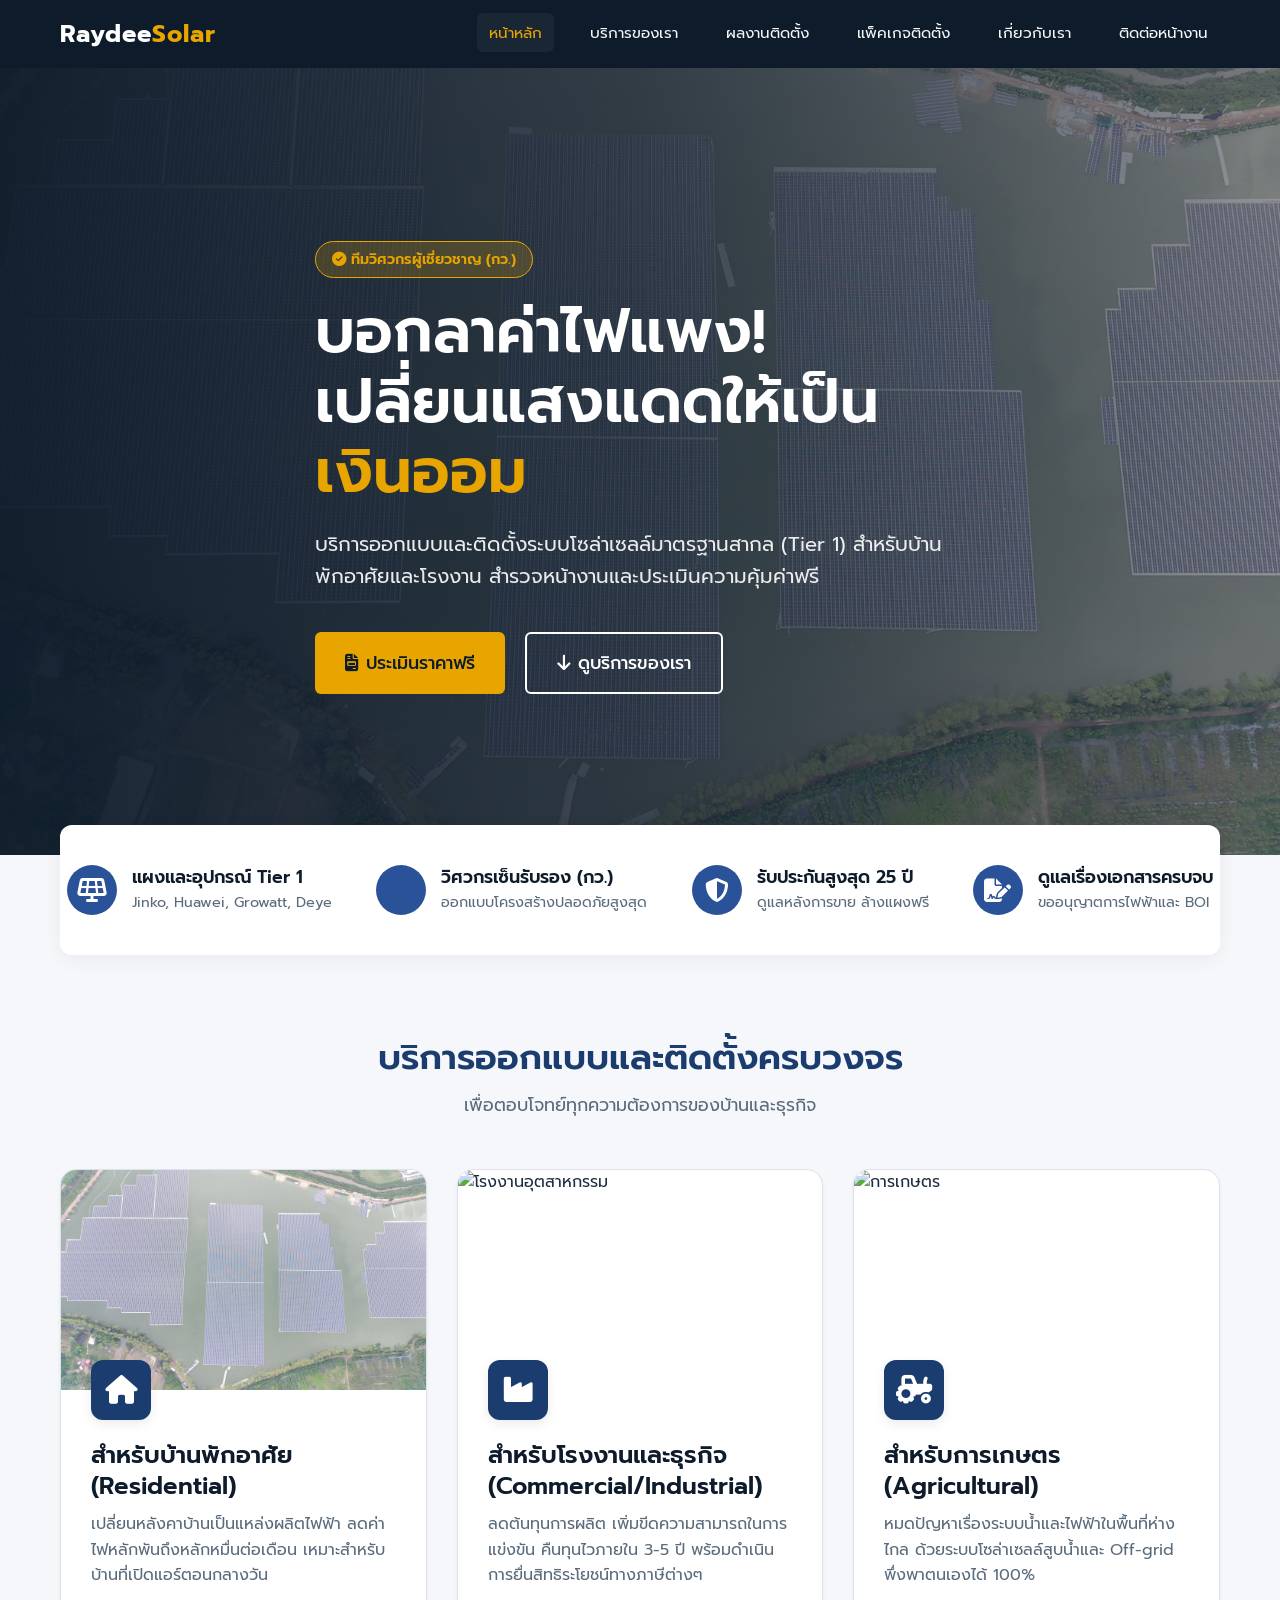
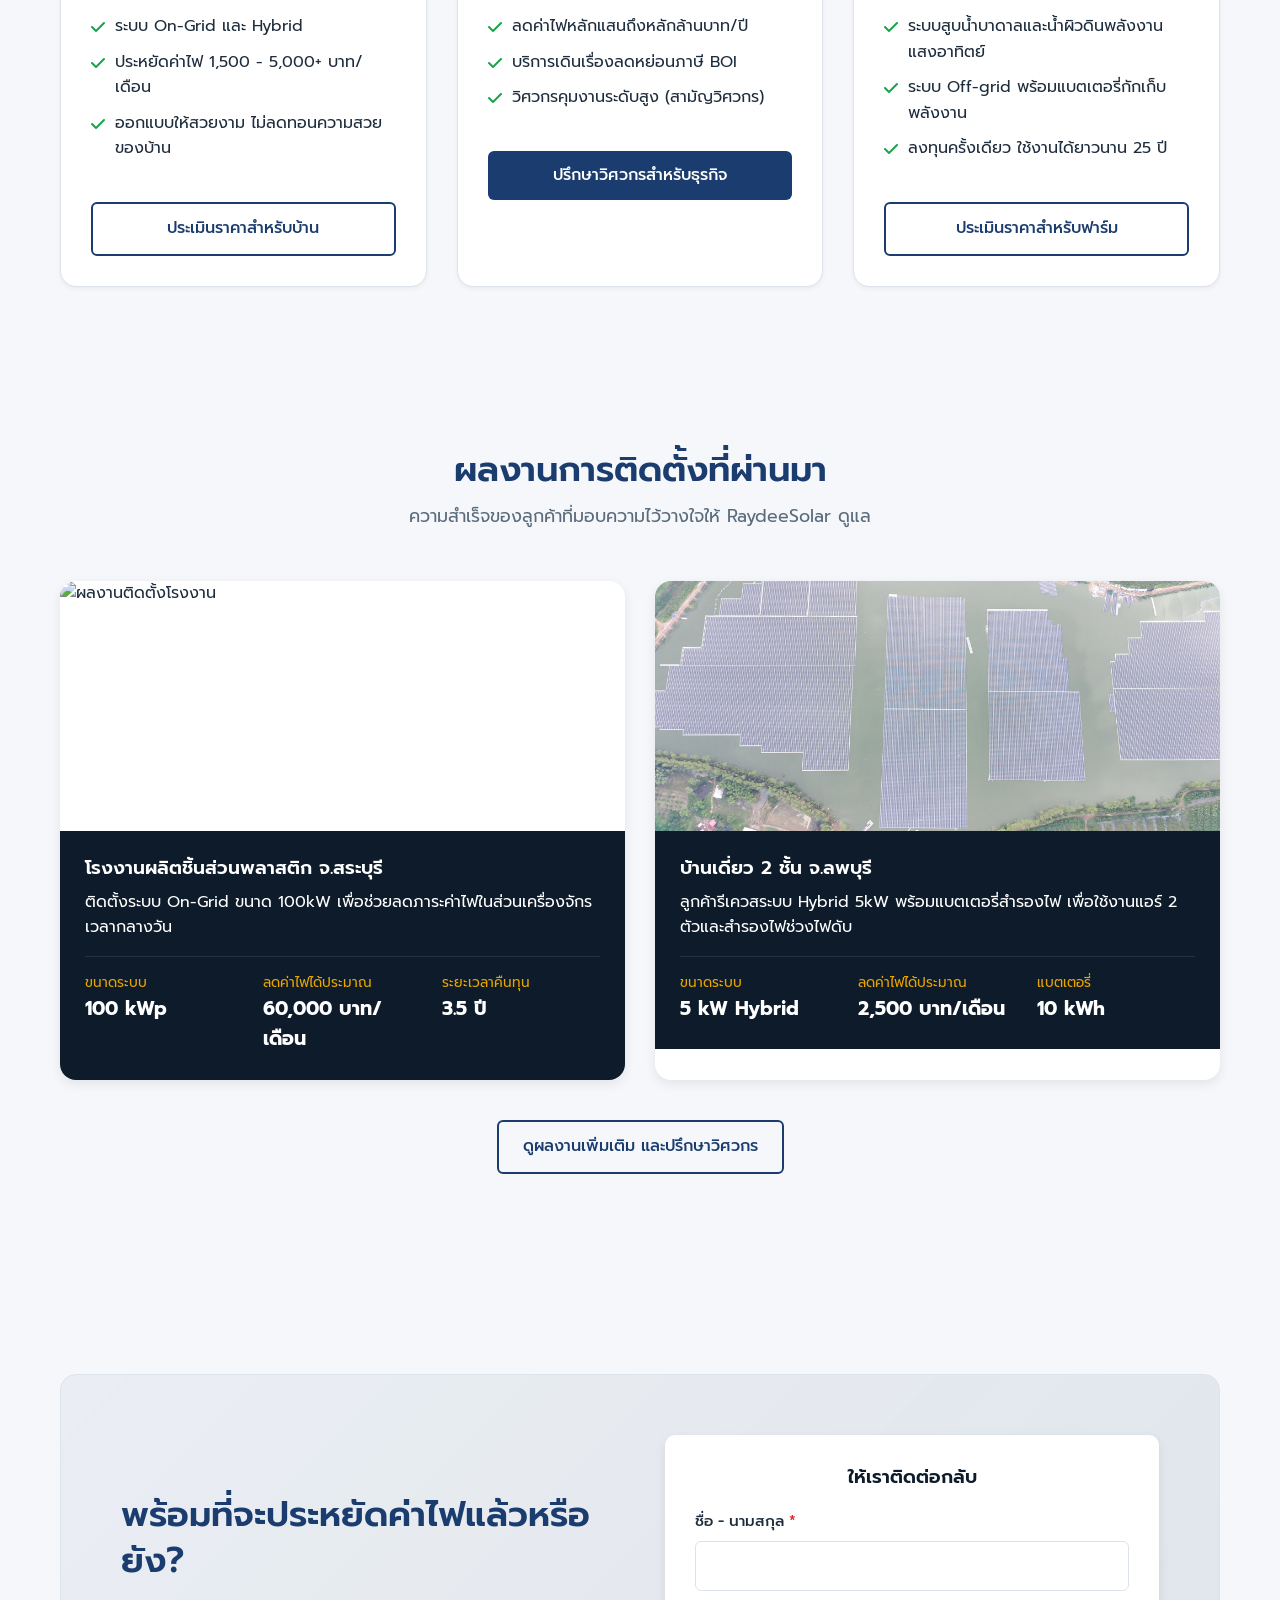
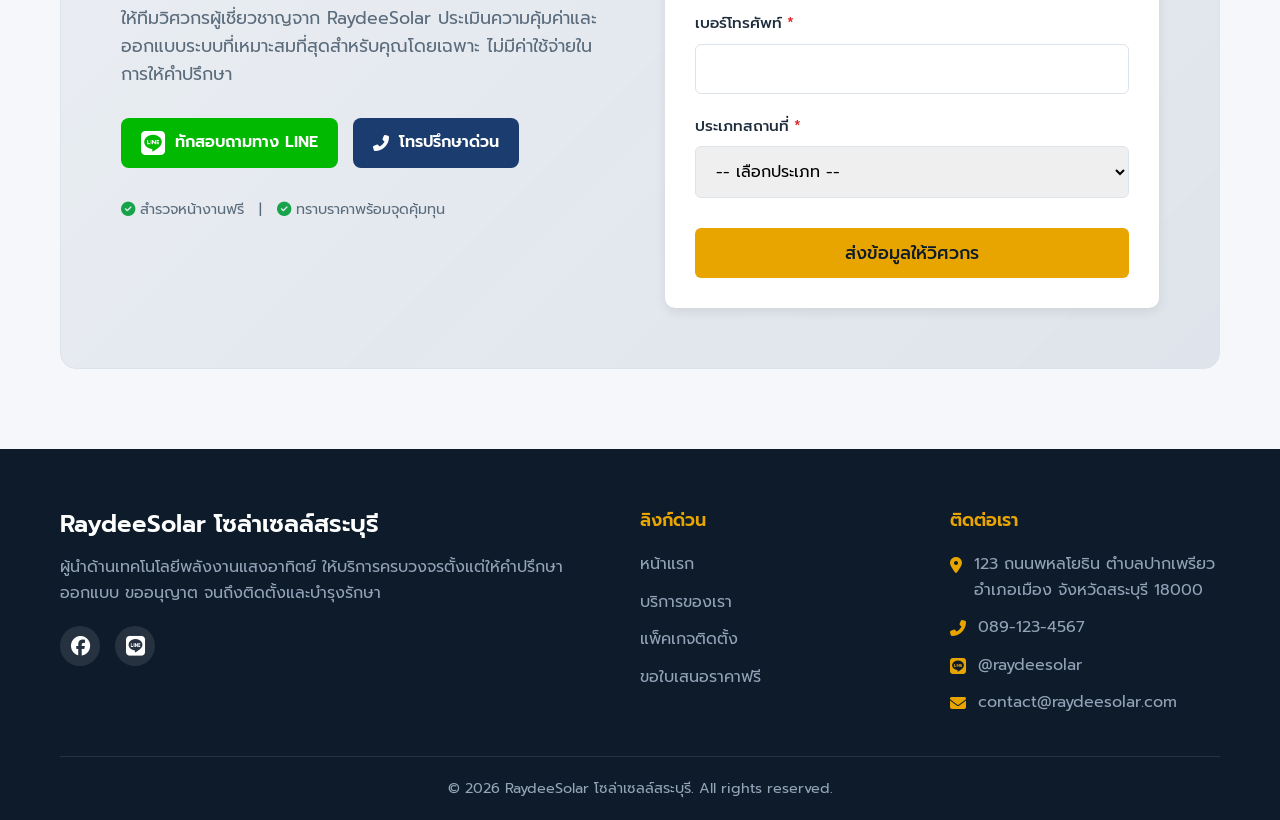
==== commit 858b6a15: "update" ====
--- a/index.html
+++ b/index.html
@@ -3,19 +3,19 @@
 <head>
   <meta charset="UTF-8">
   <meta name="viewport" content="width=device-width, initial-scale=1.0">
-  <title>RaydeeSolar โซล่าเซลล์สระบุรี | ติดตั้งแผงโซล่าเซลล์ครบวงจร</title>
-  <meta name="description" content="เปลี่ยนพลังงานแสงอาทิตย์ให้เป็นพลังงานของคุณ ลดค่าไฟและรักษาสิ่งแวดล้อมด้วยแผงโซล่าเซลล์ประสิทธิภาพสูง">
+  <title>RaydeeSolar โซล่าเซลล์สระบุรี | ติดตั้งแผงโซล่าเซลล์ครบวงจรระดับมืออาชีพ</title>
+  <meta name="description" content="เปลี่ยนพลังงานแสงอาทิตย์ให้เป็นพลังงานของคุณ ลดค่าไฟและรักษาสิ่งแวดล้อมด้วยแผงโซล่าเซลล์ประสิทธิภาพสูง ติดตั้งโดยวิศวกรผู้เชี่ยวชาญ">
   <link rel="preconnect" href="https://fonts.googleapis.com">
   <link rel="preconnect" href="https://fonts.gstatic.com" crossorigin>
   <link href="https://fonts.googleapis.com/css2?family=Prompt:wght@300;400;500;600;700&display=swap" rel="stylesheet">
   <link rel="stylesheet" href="https://cdnjs.cloudflare.com/ajax/libs/font-awesome/6.5.1/css/all.min.css">
   <link rel="stylesheet" href="assets/css/main.css">
   <style>
-    /* ── Homepage Specific Styles ── */
+    /* ── Homepage Lead Gen Styles ── */
     /* Hero Banner */
     .hero {
       position: relative;
-      min-height: 90vh;
+      min-height: 95vh;
       display: flex;
       align-items: center;
       padding-top: 80px;
@@ -31,32 +31,49 @@
       width: 100%; height: 100%;
       object-fit: cover;
       object-position: center;
+      filter: brightness(0.7);
     }
     .hero-overlay {
       position: absolute;
       top: 0; left: 0; width: 100%; height: 100%;
-      background: linear-gradient(to right, rgba(13, 27, 42, 0.9) 0%, rgba(13, 27, 42, 0.6) 50%, rgba(13, 27, 42, 0.3) 100%);
+      background: linear-gradient(to right, rgba(13, 27, 42, 0.95) 0%, rgba(13, 27, 42, 0.7) 50%, rgba(13, 27, 42, 0.2) 100%);
     }
     .hero-content {
-      max-width: 600px;
+      max-width: 650px;
       position: relative;
       z-index: 1;
     }
+    .badge-top {
+      display: inline-block;
+      background: rgba(232, 165, 0, 0.2);
+      color: var(--accent);
+      padding: 6px 16px;
+      border-radius: 30px;
+      font-size: 0.9rem;
+      font-weight: 600;
+      margin-bottom: 20px;
+      border: 1px solid var(--accent);
+    }
     .hero-content h1 {
-      font-size: 3.5rem;
+      font-size: 3.8rem;
       color: var(--white);
       margin-bottom: 20px;
-      line-height: 1.2;
+      line-height: 1.15;
     }
     .hero-content h1 span { color: var(--accent); }
     .hero-content p {
-      font-size: 1.2rem;
-      margin-bottom: 30px;
+      font-size: 1.25rem;
+      margin-bottom: 40px;
       color: rgba(255, 255, 255, 0.9);
+      line-height: 1.6;
     }
     .hero-buttons {
       display: flex;
-      gap: 15px;
+      gap: 20px;
+    }
+    .hero-buttons .btn {
+      padding: 15px 30px;
+      font-size: 1.1rem;
     }
     .hero-buttons .btn-outline {
       border-color: var(--white);
@@ -67,163 +84,161 @@
       color: var(--dark);
     }
 
-    /* Why Solar (Benefits) */
-    .benefits-grid {
+    /* Trust Signals */
+    .trust-bar {
+      background: var(--white);
+      padding: 40px 0;
+      box-shadow: 0 5px 20px rgba(0,0,0,0.05);
+      position: relative;
+      z-index: 10;
+      margin-top: -30px;
+      border-radius: 12px;
+      display: flex;
+      justify-content: space-around;
+      flex-wrap: wrap;
+      gap: 30px;
+    }
+    .trust-item {
+      display: flex;
+      align-items: center;
+      gap: 15px;
+    }
+    .trust-icon {
+      width: 50px;
+      height: 50px;
+      background: var(--primary-light);
+      color: var(--white);
+      border-radius: 50%;
+      display: flex;
+      align-items: center;
+      justify-content: center;
+      font-size: 1.5rem;
+    }
+    .trust-text h4 { margin-bottom: 2px; font-size: 1.1rem; }
+    .trust-text p { color: var(--text-muted); font-size: 0.9rem; }
+
+    /* Our Services */
+    .services-grid {
       display: grid;
-      grid-template-columns: repeat(auto-fit, minmax(280px, 1fr));
+      grid-template-columns: repeat(auto-fit, minmax(300px, 1fr));
       gap: 30px;
-      margin-top: 40px;
-    }
-    .benefit-card {
+      margin-top: 50px;
+    }
+    .service-card {
       background: var(--white);
-      padding: 40px 30px;
       border-radius: var(--radius-lg);
-      text-align: center;
+      overflow: hidden;
       box-shadow: var(--shadow-sm);
       transition: var(--transition);
-      border-top: 4px solid transparent;
-    }
-    .benefit-card:hover {
-      transform: translateY(-5px);
-      box-shadow: var(--shadow-md);
-      border-top-color: var(--accent);
-    }
-    .benefit-icon {
-      width: 80px; height: 80px;
-      background: var(--light);
-      border-radius: 50%;
-      display: flex; align-items: center; justify-content: center;
-      margin: 0 auto 20px;
-      font-size: 2rem;
-      color: var(--primary);
-    }
-    .benefit-card h3 { margin-bottom: 15px; }
-    .benefit-card p { color: var(--text-muted); }
-
-    /* How It Works */
-    .bg-light-alt { background-color: #eef1f6; }
-    .steps-grid {
-      display: grid;
-      grid-template-columns: repeat(4, 1fr);
-      gap: 20px;
-      margin-top: 50px;
-      position: relative;
-    }
-    .step-card {
-      text-align: center;
-      position: relative;
-      z-index: 1;
-    }
-    .step-number {
+      border: 1px solid var(--border);
+    }
+    .service-card:hover { transform: translateY(-10px); box-shadow: var(--shadow-lg); border-color: var(--primary); }
+    .service-img {
+      height: 220px;
+      background-color: var(--light-alt);
+      width: 100%;
+    }
+    .service-img img {
+      width: 100%;
+      height: 100%;
+      object-fit: cover;
+    }
+    .service-body {
+      padding: 30px;
+    }
+    .service-icon {
       width: 60px; height: 60px;
       background: var(--primary);
       color: var(--white);
-      border-radius: 50%;
+      border-radius: 12px;
       display: flex; align-items: center; justify-content: center;
-      font-size: 1.5rem; font-weight: 700;
-      margin: 0 auto 20px;
-      box-shadow: 0 0 0 8px #eef1f6;
-    }
-    .step-card h3 { margin-bottom: 10px; font-size: 1.2rem; }
-    .step-card p { color: var(--text-muted); font-size: 0.95rem; }
-    /* Connecting Line */
-    .steps-grid::before {
-      content: '';
-      position: absolute;
-      top: 30px;
-      left: 10%; right: 10%;
-      height: 2px;
-      background: var(--border);
-      z-index: 0;
-    }
-
-    /* Packages Preview */
-    .packages-preview {
+      font-size: 1.8rem;
+      margin-top: -60px;
+      margin-bottom: 20px;
+      box-shadow: var(--shadow-md);
+      position: relative;
+    }
+    .service-body h3 { font-size: 1.5rem; margin-bottom: 10px; }
+    .service-body p { color: var(--text-muted); margin-bottom: 20px; }
+    .service-features { margin-bottom: 20px; }
+    .service-features li { padding: 5px 0; color: var(--text); display: flex; gap: 10px; align-items: flex-start; }
+    .service-features li i { color: var(--success); margin-top: 5px; }
+
+    /* Portfolio Section */
+    .portfolio-grid {
       display: grid;
-      grid-template-columns: repeat(auto-fit, minmax(320px, 1fr));
+      grid-template-columns: repeat(2, 1fr);
       gap: 30px;
-      margin-top: 40px;
-    }
-    .pkg-card {
+      margin-top: 50px;
+    }
+    .portfolio-card {
       background: var(--white);
       border-radius: var(--radius-lg);
-      padding: 40px 30px;
-      text-align: center;
-      box-shadow: var(--shadow-sm);
-      position: relative;
+      overflow: hidden;
+      box-shadow: var(--shadow-md);
+      display: flex;
+      flex-direction: column;
+    }
+    .portfolio-img {
+      height: 250px;
+    }
+    .portfolio-img img {
+      width: 100%; height: 100%; object-fit: cover;
+    }
+    .portfolio-info {
+      padding: 25px;
+      background: var(--dark);
+      color: var(--white);
+    }
+    .portfolio-info h3 { color: var(--white); margin-bottom: 10px; }
+    .portfolio-stats {
+      display: flex;
+      gap: 20px;
+      margin-top: 15px;
+      padding-top: 15px;
+      border-top: 1px solid rgba(255,255,255,0.1);
+    }
+    .stat-box { flex: 1; }
+    .stat-box span { display: block; font-size: 0.85rem; color: var(--accent); }
+    .stat-box strong { font-size: 1.2rem; }
+
+    /* Lead Gen Flow */
+    .contact-cta-wrapper {
+      background: linear-gradient(135deg, rgba(26,60,110,0.05) 0%, rgba(26,60,110,0.1) 100%);
+      border-radius: var(--radius-lg);
+      padding: 60px;
+      display: grid;
+      grid-template-columns: 1fr 1fr;
+      gap: 50px;
+      align-items: center;
+      margin-top: 40px;
       border: 1px solid var(--border);
-      transition: var(--transition);
-    }
-    .pkg-card:hover { transform: translateY(-5px); box-shadow: var(--shadow-lg); }
-    .pkg-card.recommended {
-      border: 2px solid var(--accent);
-      transform: translateY(-10px);
-    }
-    .pkg-card.recommended:hover { transform: translateY(-15px); }
-    .pkg-badge {
-      position: absolute;
-      top: -12px; left: 50%; transform: translateX(-50%);
-      background: var(--accent);
-      color: var(--dark);
-      padding: 4px 16px;
-      border-radius: 20px;
-      font-size: 0.85rem; font-weight: 700;
-    }
-    .pkg-title { font-size: 1.4rem; color: var(--primary); margin-bottom: 5px; }
-    .pkg-size { font-size: 2.5rem; font-weight: 700; color: var(--dark); margin-bottom: 20px; line-height: 1; }
-    .pkg-features { text-align: left; margin-bottom: 30px; }
-    .pkg-features li {
-      padding: 8px 0;
-      border-bottom: 1px solid var(--border);
-      display: flex; gap: 10px;
-      color: var(--text-muted);
-    }
-    .pkg-features li i { color: var(--success); margin-top: 4px; }
-    .pkg-price { font-size: 1.2rem; font-weight: 600; color: var(--primary); margin-bottom: 20px; }
-
-    /* Testimonials */
-    .testi-grid {
-      display: grid;
-      grid-template-columns: repeat(auto-fit, minmax(300px, 1fr));
-      gap: 30px;
-      margin-top: 40px;
-    }
-    .testi-card {
+    }
+    .contact-info h2 { font-size: 2.2rem; color: var(--primary); margin-bottom: 20px; }
+    .contact-info p { font-size: 1.1rem; color: var(--text-muted); margin-bottom: 30px; }
+    .quick-contacts { display: flex; gap: 15px; margin-bottom: 30px; flex-wrap: wrap; }
+    .qc-btn { padding: 12px 20px; border-radius: 8px; font-weight: 600; display: inline-flex; align-items: center; gap: 10px; color: var(--white); transition: var(--transition); }
+    .qc-line { background: #00B900; }
+    .qc-line:hover { background: #009900; transform: translateY(-3px); box-shadow: 0 5px 15px rgba(0,185,0,0.3); }
+    .qc-phone { background: var(--primary); }
+    .qc-phone:hover { background: var(--primary-hover); transform: translateY(-3px); box-shadow: 0 5px 15px rgba(26,60,110,0.3); }
+    
+    .mini-lead-form {
       background: var(--white);
       padding: 30px;
-      border-radius: var(--radius-lg);
-      box-shadow: var(--shadow-sm);
-    }
-    .testi-stars { color: var(--warning); margin-bottom: 15px; }
-    .testi-text { font-size: 1rem; color: var(--text); font-style: italic; margin-bottom: 20px; }
-    .testi-author { display: flex; align-items: center; gap: 15px; }
-    .testi-av { width: 50px; height: 50px; border-radius: 50%; background: var(--light); display: flex; align-items: center; justify-content: center; font-weight: 700; color: var(--primary); }
-    .testi-name { font-weight: 600; color: var(--dark); }
-    .testi-loc { font-size: 0.85rem; color: var(--text-muted); }
-
-    /* CTA Banner */
-    .cta-section {
-      background: linear-gradient(135deg, var(--primary) 0%, var(--primary-hover) 100%);
-      color: var(--white);
-      padding: 80px 0;
-      text-align: center;
-      border-radius: var(--radius-lg);
-      margin: 80px 20px;
-    }
-    .cta-section h2 { color: var(--white); font-size: 2.2rem; margin-bottom: 20px; }
-    .cta-section p { font-size: 1.1rem; margin-bottom: 30px; opacity: 0.9; max-width: 600px; margin-left: auto; margin-right: auto; }
+      border-radius: var(--radius-md);
+      box-shadow: var(--shadow-md);
+    }
+    .mini-lead-form h3 { margin-bottom: 20px; text-align: center; color: var(--dark); }
 
     @media (max-width: 992px) {
-      .steps-grid { grid-template-columns: repeat(2, 1fr); gap: 40px; }
-      .steps-grid::before { display: none; }
-      .pkg-card.recommended { transform: none; }
-      .pkg-card.recommended:hover { transform: translateY(-5px); }
+      .contact-cta-wrapper { grid-template-columns: 1fr; padding: 40px 20px; }
+      .portfolio-grid { grid-template-columns: 1fr; }
     }
     @media (max-width: 768px) {
       .hero-content h1 { font-size: 2.5rem; }
       .hero-buttons { flex-direction: column; }
-      .steps-grid { grid-template-columns: 1fr; }
-      .cta-section { margin: 40px 10px; padding: 50px 20px; }
+      .trust-bar { padding: 20px; flex-direction: column; align-items: flex-start; }
     }
   </style>
 </head>
@@ -240,182 +255,236 @@
     </div>
     <div class="container">
       <div class="hero-content">
-        <h1>เปลี่ยนพลังงานแสงอาทิตย์<br>ให้เป็น<span>พลังงานของคุณ</span></h1>
-        <p>ลดค่าไฟและรักษาสิ่งแวดล้อมด้วยแผงโซล่าเซลล์ประสิทธิภาพสูงของเรา ที่ออกแบบมาเพื่อให้เข้ากับบ้านและธุรกิจยุคใหม่ ติดตั้งโดยผู้เชี่ยวชาญจากสระบุรี</p>
+        <span class="badge-top"><i class="fas fa-check-circle"></i> ทีมวิศวกรผู้เชี่ยวชาญ (กว.)</span>
+        <h1>บอกลาค่าไฟแพง!<br>เปลี่ยนแสงแดดให้เป็น<span>เงินออม</span></h1>
+        <p>บริการออกแบบและติดตั้งระบบโซล่าเซลล์มาตรฐานสากล (Tier 1) สำหรับบ้านพักอาศัยและโรงงาน สำรวจหน้างานและประเมินความคุ้มค่าฟรี</p>
         <div class="hero-buttons">
-          <a href="packages.html" class="btn btn-accent"><i class="fas fa-bolt"></i> ดูแพ็คเกจติดตั้ง</a>
-          <a href="shop.html" class="btn btn-outline"><i class="fas fa-shopping-bag"></i> เลือกซื้ออุปกรณ์</a>
+          <a href="quote.html" class="btn btn-accent"><i class="fas fa-file-invoice"></i> ประเมินราคาฟรี</a>
+          <a href="#services" class="btn btn-outline"><i class="fas fa-arrow-down"></i> ดูบริการของเรา</a>
         </div>
       </div>
     </div>
   </header>
 
-  <!-- Why Solar -->
+  <!-- Trust Signals -->
+  <div class="container">
+    <div class="trust-bar">
+      <div class="trust-item">
+        <div class="trust-icon"><i class="fas fa-solar-panel"></i></div>
+        <div class="trust-text">
+          <h4>แผงและอุปกรณ์ Tier 1</h4>
+          <p>Jinko, Huawei, Growatt, Deye</p>
+        </div>
+      </div>
+      <div class="trust-item">
+        <div class="trust-icon"><i class="fas fa-user-hard-hat"></i></div>
+        <div class="trust-text">
+          <h4>วิศวกรเซ็นรับรอง (กว.)</h4>
+          <p>ออกแบบโครงสร้างปลอดภัยสูงสุด</p>
+        </div>
+      </div>
+      <div class="trust-item">
+        <div class="trust-icon"><i class="fas fa-shield-alt"></i></div>
+        <div class="trust-text">
+          <h4>รับประกันสูงสุด 25 ปี</h4>
+          <p>ดูแลหลังการขาย ล้างแผงฟรี</p>
+        </div>
+      </div>
+      <div class="trust-item">
+        <div class="trust-icon"><i class="fas fa-file-signature"></i></div>
+        <div class="trust-text">
+          <h4>ดูแลเรื่องเอกสารครบจบ</h4>
+          <p>ขออนุญาตการไฟฟ้าและ BOI</p>
+        </div>
+      </div>
+    </div>
+  </div>
+
+  <!-- Our Services -->
+  <section class="section" id="services">
+    <div class="container">
+      <div class="section-header">
+        <h2>บริการออกแบบและติดตั้งครบวงจร</h2>
+        <p>เพื่อตอบโจทย์ทุกความต้องการของบ้านและธุรกิจ</p>
+      </div>
+      
+      <div class="services-grid">
+        <!-- Residential -->
+        <div class="service-card">
+          <div class="service-img">
+            <img src="image/500469953_1253782170086349_5062179385820913763_n.jpg" alt="บ้านพักอาศัย">
+          </div>
+          <div class="service-body">
+            <div class="service-icon"><i class="fas fa-home"></i></div>
+            <h3>สำหรับบ้านพักอาศัย<br>(Residential)</h3>
+            <p>เปลี่ยนหลังคาบ้านเป็นแหล่งผลิตไฟฟ้า ลดค่าไฟหลักพันถึงหลักหมื่นต่อเดือน เหมาะสำหรับบ้านที่เปิดแอร์ตอนกลางวัน</p>
+            <ul class="service-features">
+              <li><i class="fas fa-check"></i> ระบบ On-Grid และ Hybrid</li>
+              <li><i class="fas fa-check"></i> ประหยัดค่าไฟ 1,500 - 5,000+ บาท/เดือน</li>
+              <li><i class="fas fa-check"></i> ออกแบบให้สวยงาม ไม่ลดทอนความสวยของบ้าน</li>
+            </ul>
+            <a href="quote.html?pkg=Home" class="btn btn-outline" style="width: 100%; margin-top: 15px;">ประเมินราคาสำหรับบ้าน</a>
+          </div>
+        </div>
+
+        <!-- Commercial / Industrial -->
+        <div class="service-card">
+          <div class="service-img">
+            <img src="https://images.unsplash.com/photo-1613665813446-82a78c468a1d?q=80&w=600" alt="โรงงานอุตสาหกรรม">
+          </div>
+          <div class="service-body">
+            <div class="service-icon"><i class="fas fa-industry"></i></div>
+            <h3>สำหรับโรงงานและธุรกิจ<br>(Commercial/Industrial)</h3>
+            <p>ลดต้นทุนการผลิต เพิ่มขีดความสามารถในการแข่งขัน คืนทุนไวภายใน 3-5 ปี พร้อมดำเนินการยื่นสิทธิระโยชน์ทางภาษีต่างๆ</p>
+            <ul class="service-features">
+              <li><i class="fas fa-check"></i> ลดค่าไฟหลักแสนถึงหลักล้านบาท/ปี</li>
+              <li><i class="fas fa-check"></i> บริการเดินเรื่องลดหย่อนภาษี BOI</li>
+              <li><i class="fas fa-check"></i> วิศวกรคุมงานระดับสูง (สามัญวิศวกร)</li>
+            </ul>
+            <a href="quote.html?pkg=Business" class="btn btn-primary" style="width: 100%; margin-top: 15px;">ปรึกษาวิศวกรสำหรับธุรกิจ</a>
+          </div>
+        </div>
+
+        <!-- Agricultural -->
+        <div class="service-card">
+          <div class="service-img">
+            <img src="https://images.unsplash.com/photo-1592833159057-6dd013aa163a?q=80&w=600" alt="การเกษตร">
+          </div>
+          <div class="service-body">
+            <div class="service-icon"><i class="fas fa-tractor"></i></div>
+            <h3>สำหรับการเกษตร<br>(Agricultural)</h3>
+            <p>หมดปัญหาเรื่องระบบน้ำและไฟฟ้าในพื้นที่ห่างไกล ด้วยระบบโซล่าเซลล์สูบน้ำและ Off-grid พึ่งพาตนเองได้ 100%</p>
+            <ul class="service-features">
+              <li><i class="fas fa-check"></i> ระบบสูบน้ำบาดาลและน้ำผิวดินพลังงานแสงอาทิตย์</li>
+              <li><i class="fas fa-check"></i> ระบบ Off-grid พร้อมแบตเตอรี่กักเก็บพลังงาน</li>
+              <li><i class="fas fa-check"></i> ลงทุนครั้งเดียว ใช้งานได้ยาวนาน 25 ปี</li>
+            </ul>
+            <a href="quote.html?pkg=Agricultural" class="btn btn-outline" style="width: 100%; margin-top: 15px;">ประเมินราคาสำหรับฟาร์ม</a>
+          </div>
+        </div>
+      </div>
+    </div>
+  </section>
+
+  <!-- Portfolio Section -->
+  <section class="section bg-light-alt" id="portfolio">
+    <div class="container">
+      <div class="section-header">
+        <h2>ผลงานการติดตั้งที่ผ่านมา</h2>
+        <p>ความสำเร็จของลูกค้าที่มอบความไว้วางใจให้ RaydeeSolar ดูแล</p>
+      </div>
+
+      <div class="portfolio-grid">
+        <!-- Case Study 1 -->
+        <div class="portfolio-card">
+          <div class="portfolio-img">
+            <img src="https://images.unsplash.com/photo-1548611716-e5b30ec028ac?q=80&w=800" alt="ผลงานติดตั้งโรงงาน">
+          </div>
+          <div class="portfolio-info">
+            <h3>โรงงานผลิตชิ้นส่วนพลาสติก จ.สระบุรี</h3>
+            <p>ติดตั้งระบบ On-Grid ขนาด 100kW เพื่อช่วยลดภาระค่าไฟในส่วนเครื่องจักรเวลากลางวัน</p>
+            <div class="portfolio-stats">
+              <div class="stat-box">
+                <span>ขนาดระบบ</span>
+                <strong>100 kWp</strong>
+              </div>
+              <div class="stat-box">
+                <span>ลดค่าไฟได้ประมาณ</span>
+                <strong>60,000 บาท/เดือน</strong>
+              </div>
+              <div class="stat-box">
+                <span>ระยะเวลาคืนทุน</span>
+                <strong>3.5 ปี</strong>
+              </div>
+            </div>
+          </div>
+        </div>
+
+        <!-- Case Study 2 -->
+        <div class="portfolio-card">
+          <div class="portfolio-img">
+            <img src="image/500469953_1253782170086349_5062179385820913763_n.jpg" alt="ผลงานติดตั้งบ้าน">
+          </div>
+          <div class="portfolio-info">
+            <h3>บ้านเดี่ยว 2 ชั้น จ.ลพบุรี</h3>
+            <p>ลูกค้ารีเควสระบบ Hybrid 5kW พร้อมแบตเตอรี่สำรองไฟ เพื่อใช้งานแอร์ 2 ตัวและสำรองไฟช่วงไฟดับ</p>
+            <div class="portfolio-stats">
+              <div class="stat-box">
+                <span>ขนาดระบบ</span>
+                <strong>5 kW Hybrid</strong>
+              </div>
+              <div class="stat-box">
+                <span>ลดค่าไฟได้ประมาณ</span>
+                <strong>2,500 บาท/เดือน</strong>
+              </div>
+              <div class="stat-box">
+                <span>แบตเตอรี่</span>
+                <strong>10 kWh</strong>
+              </div>
+            </div>
+          </div>
+        </div>
+      </div>
+      
+      <div class="text-center mt-4" style="margin-top: 40px;">
+        <a href="contact.html" class="btn btn-outline" style="border-width: 2px;">ดูผลงานเพิ่มเติม และปรึกษาวิศวกร</a>
+      </div>
+    </div>
+  </section>
+
+  <!-- Contact Lead Gen CTA -->
   <section class="section">
     <div class="container">
-      <div class="section-header">
-        <h2>ทำไมต้องติดโซล่าเซลล์กับเรา?</h2>
-        <p>นวัตกรรมล่าสุดเพื่อประสิทธิภาพที่ดีที่สุดสำหรับคุณ</p>
-      </div>
-      <div class="benefits-grid">
-        <div class="benefit-card">
-          <div class="benefit-icon"><i class="fas fa-percentage"></i></div>
-          <h3>ประหยัดสูงสุด 70%</h3>
-          <p>ลดค่าไฟฟ้ารายเดือนอย่างเห็นได้ชัด จุดคุ้มทุนเร็วเพียง 4-5 ปีสำหรับการใช้งานในบ้านและธุรกิจ</p>
-        </div>
-        <div class="benefit-card">
-          <div class="benefit-icon"><i class="fas fa-shield-alt"></i></div>
-          <h3>มั่นใจด้วยการรับประกัน</h3>
-          <p>รับประกันแผงโซล่าเซลล์นานถึง 25 ปี และรับประกันอินเวอร์เตอร์ 5-10 ปี มั่นใจได้ในระยะยาว</p>
-        </div>
-        <div class="benefit-card">
-          <div class="benefit-icon"><i class="fas fa-tools"></i></div>
-          <h3>บริการครบวงจร</h3>
-          <p>ดูแลตั้งแต่การประเมินพื้นที่ ออกแบบระบบ ติดตั้ง จนถึงการเดินเรื่องขออนุญาตจากการไฟฟ้า</p>
-        </div>
-        <div class="benefit-card">
-          <div class="benefit-icon"><i class="fas fa-leaf"></i></div>
-          <h3>พลังงานสะอาด</h3>
-          <p>ช่วยลดการปล่อยก๊าซคาร์บอนไดออกไซด์ และเป็นส่วนหนึ่งในการรักษาสิ่งแวดล้อมอย่างยั่งยืน</p>
+      <div class="contact-cta-wrapper">
+        <div class="contact-info">
+          <h2>พร้อมที่จะประหยัดค่าไฟแล้วหรือยัง?</h2>
+          <p>ให้ทีมวิศวกรผู้เชี่ยวชาญจาก RaydeeSolar ประเมินความคุ้มค่าและออกแบบระบบที่เหมาะสมที่สุดสำหรับคุณโดยเฉพาะ ไม่มีค่าใช้จ่ายในการให้คำปรึกษา</p>
+          
+          <div class="quick-contacts">
+            <a href="#" id="lineLink" class="qc-btn qc-line" target="_blank">
+              <i class="fab fa-line" style="font-size: 1.5rem;"></i> ทักสอบถามทาง LINE
+            </a>
+            <a href="#" id="callLink" class="qc-btn qc-phone">
+              <i class="fas fa-phone-alt"></i> โทรปรึกษาด่วน
+            </a>
+          </div>
+          
+          <p style="font-size: 0.9rem;">
+            <i class="fas fa-check-circle" style="color:var(--success)"></i> สำรวจหน้างานฟรี
+            <span style="margin:0 10px;">|</span>
+            <i class="fas fa-check-circle" style="color:var(--success)"></i> ทราบราคาพร้อมจุดคุ้มทุน
+          </p>
+        </div>
+
+        <div class="mini-lead-form">
+          <h3>ให้เราติดต่อกลับ</h3>
+          <form id="leadForm">
+            <div class="form-group">
+              <label>ชื่อ - นามสกุล <span style="color:var(--danger)">*</span></label>
+              <input type="text" class="form-control" id="leadName" required>
+            </div>
+            <div class="form-group">
+              <label>เบอร์โทรศัพท์ <span style="color:var(--danger)">*</span></label>
+              <input type="tel" class="form-control" id="leadPhone" required>
+            </div>
+            <div class="form-group">
+              <label>ประเภทสถานที่ <span style="color:var(--danger)">*</span></label>
+              <select class="form-control" id="leadType" required>
+                <option value="">-- เลือกประเภท --</option>
+                <option value="บ้านพักอาศัย">บ้านพักอาศัย</option>
+                <option value="โรงงาน/ธุรกิจ">โรงงาน / ธุรกิจ</option>
+                <option value="การเกษตร">การเกษตร / ฟาร์ม</option>
+              </select>
+            </div>
+            <button type="submit" class="btn btn-accent" style="width: 100%; font-size: 1.1rem; margin-top: 10px;" id="leadSubmitBtn">
+              ส่งข้อมูลให้วิศวกร
+            </button>
+            <p id="leadSuccessMsg" style="display:none; color:var(--success); text-align:center; margin-top:15px; font-weight:600;"><i class="fas fa-check-circle"></i> ได้รับข้อมูลเรียบร้อย เราจะติดต่อกลับโดยเร็วที่สุด</p>
+          </form>
         </div>
       </div>
     </div>
   </section>
-
-  <!-- How It Works -->
-  <section class="section bg-light-alt">
-    <div class="container">
-      <div class="section-header">
-        <h2>ขั้นตอนการให้บริการ</h2>
-        <p>ดำเนินการอย่างมืออาชีพ ครบจบในที่เดียว</p>
-      </div>
-      <div class="steps-grid">
-        <div class="step-card">
-          <div class="step-number">1</div>
-          <h3>ปรึกษา & ประเมินฟรี</h3>
-          <p>รับฟังความต้องการและแนะนำขนาดระบบที่เหมาะสมกับพฤติกรรมการใช้ไฟ</p>
-        </div>
-        <div class="step-card">
-          <div class="step-number">2</div>
-          <h3>สำรวจหน้างาน</h3>
-          <p>เข้าดูหน้างานจริงเพื่อออกแบบโครงสร้างและวางแผนการติดตั้ง</p>
-        </div>
-        <div class="step-card">
-          <div class="step-number">3</div>
-          <h3>ดำเนินการติดตั้ง</h3>
-          <p>ติดตั้งโดยทีมช่างผู้เชี่ยวชาญ พร้อมเดินเรื่องเอกสารขออนุญาต</p>
-        </div>
-        <div class="step-card">
-          <div class="step-number">4</div>
-          <h3>พร้อมใช้งานทันที</h3>
-          <p>ทดสอบระบบ ส่งมอบงาน และมีบริการหลังการขายดูแลอย่างใกล้ชิด</p>
-        </div>
-      </div>
-    </div>
-  </section>
-
-  <!-- Packages Preview -->
-  <section class="section">
-    <div class="container">
-      <div class="section-header">
-        <h2>แพ็คเกจยอดนิยม</h2>
-        <p>เลือกระบบที่เหมาะกับขนาดบ้านหรือธุรกิจของคุณ</p>
-      </div>
-      <div class="packages-preview">
-        <!-- Package 1 -->
-        <div class="pkg-card">
-          <h3 class="pkg-title">Home Basic</h3>
-          <div class="pkg-size">3 kW</div>
-          <ul class="pkg-features">
-            <li><i class="fas fa-check"></i> เหมาะสำหรับบ้านขนาดเล็ก</li>
-            <li><i class="fas fa-check"></i> ประหยัดไฟ ~1,500 บาท/เดือน</li>
-            <li><i class="fas fa-check"></i> รวมค่าติดตั้งและขออนุญาต</li>
-          </ul>
-          <div class="pkg-price">เริ่มต้น 85,000 ฿</div>
-        </div>
-        <!-- Package 2 -->
-        <div class="pkg-card recommended">
-          <div class="pkg-badge">แนะนำ</div>
-          <h3 class="pkg-title">Home Plus</h3>
-          <div class="pkg-size">5 kW</div>
-          <ul class="pkg-features">
-            <li><i class="fas fa-check"></i> เหมาะสำหรับบ้านกลาง/โฮมออฟฟิศ</li>
-            <li><i class="fas fa-check"></i> ประหยัดไฟ ~2,500 บาท/เดือน</li>
-            <li><i class="fas fa-check"></i> คุ้มค่าที่สุด จุดคุ้มทุน 4 ปี</li>
-          </ul>
-          <div class="pkg-price">เริ่มต้น 130,000 ฿</div>
-        </div>
-        <!-- Package 3 -->
-        <div class="pkg-card">
-          <h3 class="pkg-title">Business</h3>
-          <div class="pkg-size">10 kW</div>
-          <ul class="pkg-features">
-            <li><i class="fas fa-check"></i> เหมาะสำหรับร้านค้า/โรงงานเล็ก</li>
-            <li><i class="fas fa-check"></i> ประหยัดไฟ ~5,000 บาท/เดือน</li>
-            <li><i class="fas fa-check"></i> ระบบไฟ 3 เฟส เสถียรสูง</li>
-          </ul>
-          <div class="pkg-price">เริ่มต้น 250,000 ฿</div>
-        </div>
-      </div>
-      <div class="text-center mt-4">
-        <a href="packages.html" class="btn btn-outline">ดูหน้ารวมแพ็คเกจทั้งหมด <i class="fas fa-arrow-right"></i></a>
-      </div>
-    </div>
-  </section>
-
-  <!-- Testimonials -->
-  <section class="section bg-light-alt">
-    <div class="container">
-      <div class="section-header">
-        <h2>ความไว้วางใจจากลูกค้า</h2>
-        <p>เสียงตอบรับจากผู้ที่เปลี่ยนมาใช้พลังงานสะอาด</p>
-      </div>
-      <div class="testi-grid">
-        <div class="testi-card">
-          <div class="testi-stars"><i class="fas fa-star"></i><i class="fas fa-star"></i><i class="fas fa-star"></i><i class="fas fa-star"></i><i class="fas fa-star"></i></div>
-          <p class="testi-text">"ติดแพ็คเกจ 5kW ไปเมื่อ 3 เดือนก่อน ค่าไฟจากเดือนละ 4 พันกว่า เหลือแค่พันนิดๆ คุ้มมากครับ ทีมช่างทำงานเรียบร้อย ไม่ทิ้งงาน แนะนำเลยร้านนี้ สระบุรีใกล้ๆ วางใจได้"</p>
-          <div class="testi-author">
-            <div class="testi-av">ก.</div>
-            <div>
-              <div class="testi-name">คุณกิตติศักดิ์</div>
-              <div class="testi-loc">อ.มวกเหล็ก จ.สระบุรี</div>
-            </div>
-          </div>
-        </div>
-        <div class="testi-card">
-          <div class="testi-stars"><i class="fas fa-star"></i><i class="fas fa-star"></i><i class="fas fa-star"></i><i class="fas fa-star"></i><i class="fas fa-star"></i></div>
-          <p class="testi-text">"เปิดร้านกาแฟใช้เครื่องชงกับแอร์ 2 ตัวตอนกลางวัน เลยสอบถามเข้าไป ทางร้านเข้ามาประเมินหน้างานให้ฟรี ให้คำปรึกษาดีมาก ตอนนี้แดดแรงๆ ไม่ต้องกลัวค่าไฟแล้วค่ะ"</p>
-          <div class="testi-author">
-            <div class="testi-av">พ.</div>
-            <div>
-              <div class="testi-name">คุณพิมลพรรณ</div>
-              <div class="testi-loc">อ.เมือง จ.ลพบุรี</div>
-            </div>
-          </div>
-        </div>
-        <div class="testi-card">
-          <div class="testi-stars"><i class="fas fa-star"></i><i class="fas fa-star"></i><i class="fas fa-star"></i><i class="fas fa-star"></i><i class="fas fa-star-half-alt"></i></div>
-          <p class="testi-text">"สั่งซื้อแผงกับอินเวอร์เตอร์ไปติดเองที่สวนต่างจังหวัด ร้านแพ็คของมาดี มีค่าจัดส่งสมเหตุสมผล บริการหลังการขายสอบถามวิธีต่อสายก็ตอบไวมากครับ อนาคตอุดหนุนอีกแน่นอน"</p>
-          <div class="testi-author">
-            <div class="testi-av">ส.</div>
-            <div>
-              <div class="testi-name">คุณสมชาย</div>
-              <div class="testi-loc">อ.ปากช่อง จ.นครราชสีมา</div>
-            </div>
-          </div>
-        </div>
-      </div>
-    </div>
-  </section>
-
-  <!-- CTA Section -->
-  <div class="cta-section">
-    <div class="container">
-      <h2>คุณพร้อมที่จะเริ่มประหยัดไฟแล้วหรือยัง?</h2>
-      <p>ทีมวิศวกรและผู้เชี่ยวชาญของเราพร้อมให้คำปรึกษา และประเมินราคาหน้างานให้คุณฟรี ไม่มีค่าใช้จ่ายแอบแฝง</p>
-      <a href="quote.html" class="btn btn-accent"><i class="fas fa-file-invoice"></i> ขอใบเสนอราคาฟรี ตอนนี้</a>
-    </div>
-  </div>
 
   <!-- Shared Footer -->
   <div id="footer-placeholder"></div>
@@ -423,5 +492,71 @@
   <!-- Scripts -->
   <script src="assets/js/config.js"></script>
   <script src="assets/js/main.js"></script>
+  <script>
+    document.addEventListener('DOMContentLoaded', () => {
+      // Setup dynamic links
+      const siteConfig = getData(LS_KEYS.siteConfig) || DEFAULT_SITE_CONFIG;
+      if(document.getElementById('lineLink')) {
+        document.getElementById('lineLink').href = siteConfig.lineUrl;
+      }
+      if(document.getElementById('callLink')) {
+        document.getElementById('callLink').href = `tel:${siteConfig.phone.replace(/-/g, '')}`;
+      }
+
+      // Handle Mini Lead Form
+      const leadForm = document.getElementById('leadForm');
+      if (leadForm) {
+        leadForm.addEventListener('submit', async (e) => {
+          e.preventDefault();
+          const btn = document.getElementById('leadSubmitBtn');
+          btn.innerHTML = '<i class="fas fa-spinner fa-spin"></i> กำลังส่งข้อมูล...';
+          btn.disabled = true;
+
+          const name = document.getElementById('leadName').value.trim();
+          const phone = document.getElementById('leadPhone').value.trim();
+          const type = document.getElementById('leadType').value;
+
+          // Save to local
+          const msgData = {
+            id: generateId('LEAD'),
+            timestamp: new Date().toISOString(),
+            status: 'unread',
+            name: name,
+            phone: phone,
+            subject: 'ให้วิศวกรติดต่อกลับ (Lead หน้าแรก)',
+            message: \`ประเภทสถานที่: \${type}\`
+          };
+          let messages = getData(LS_KEYS.messages) || [];
+          messages.unshift(msgData);
+          saveData(LS_KEYS.messages, messages);
+
+          // Send to Web App (Google Apps Script) if configured
+          if (typeof GOOGLE_SCRIPT_URL !== 'undefined' && GOOGLE_SCRIPT_URL) {
+            try {
+              const fd = new FormData();
+              fd.append('formType', 'contact');
+              fd.append('timestamp', new Date().toLocaleString('th-TH'));
+              fd.append('name', name);
+              fd.append('phone', phone);
+              fd.append('topic', 'ให้วิศวกรติดต่อกลับ (Lead)');
+              fd.append('detail', \`ประเภทสถานที่: \${type}\`);
+
+              await fetch(GOOGLE_SCRIPT_URL, {
+                method: 'POST',
+                mode: 'no-cors',
+                body: fd
+              });
+            } catch (err) {
+              console.error('Error syncing lead:', err);
+            }
+          }
+
+          document.getElementById('leadSuccessMsg').style.display = 'block';
+          btn.innerHTML = '<i class="fas fa-check"></i> ส่งข้อมูลสำเร็จ';
+          leadForm.reset();
+        });
+      }
+    });
+  </script>
 </body>
 </html>
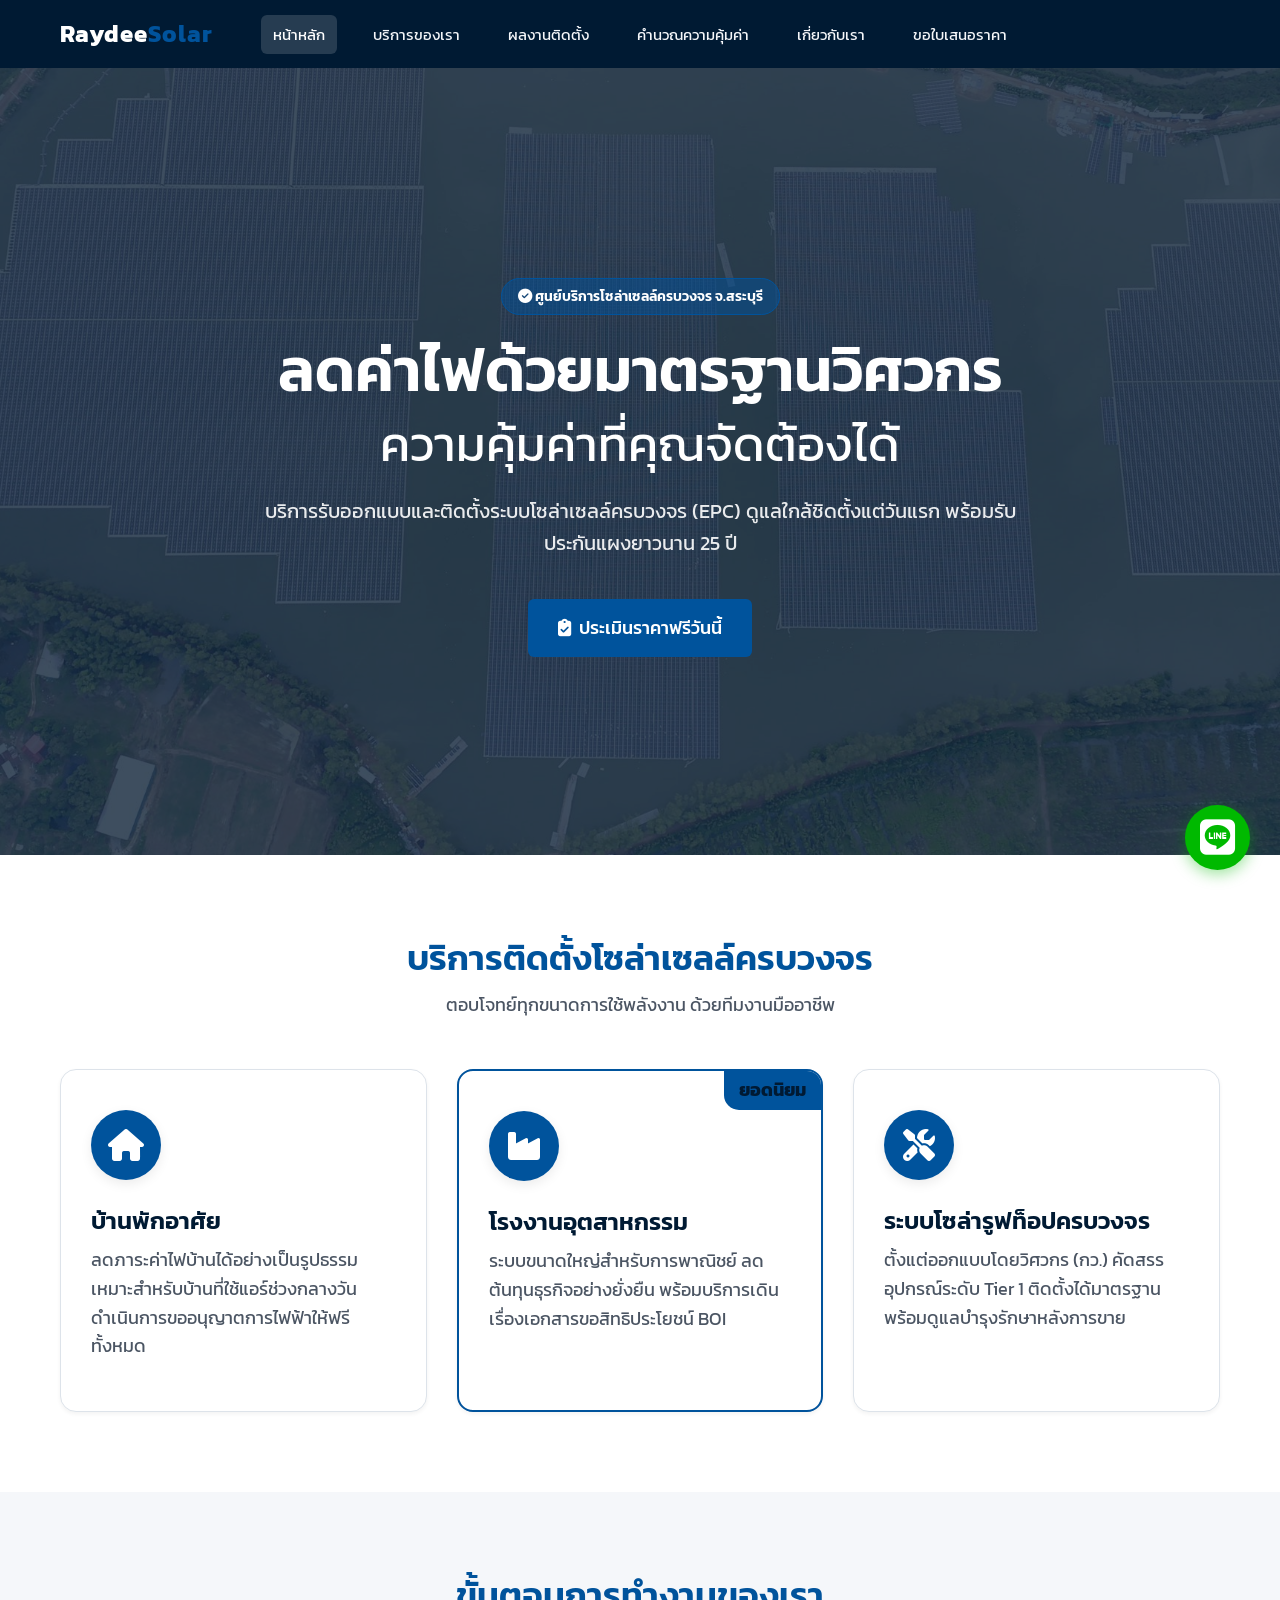
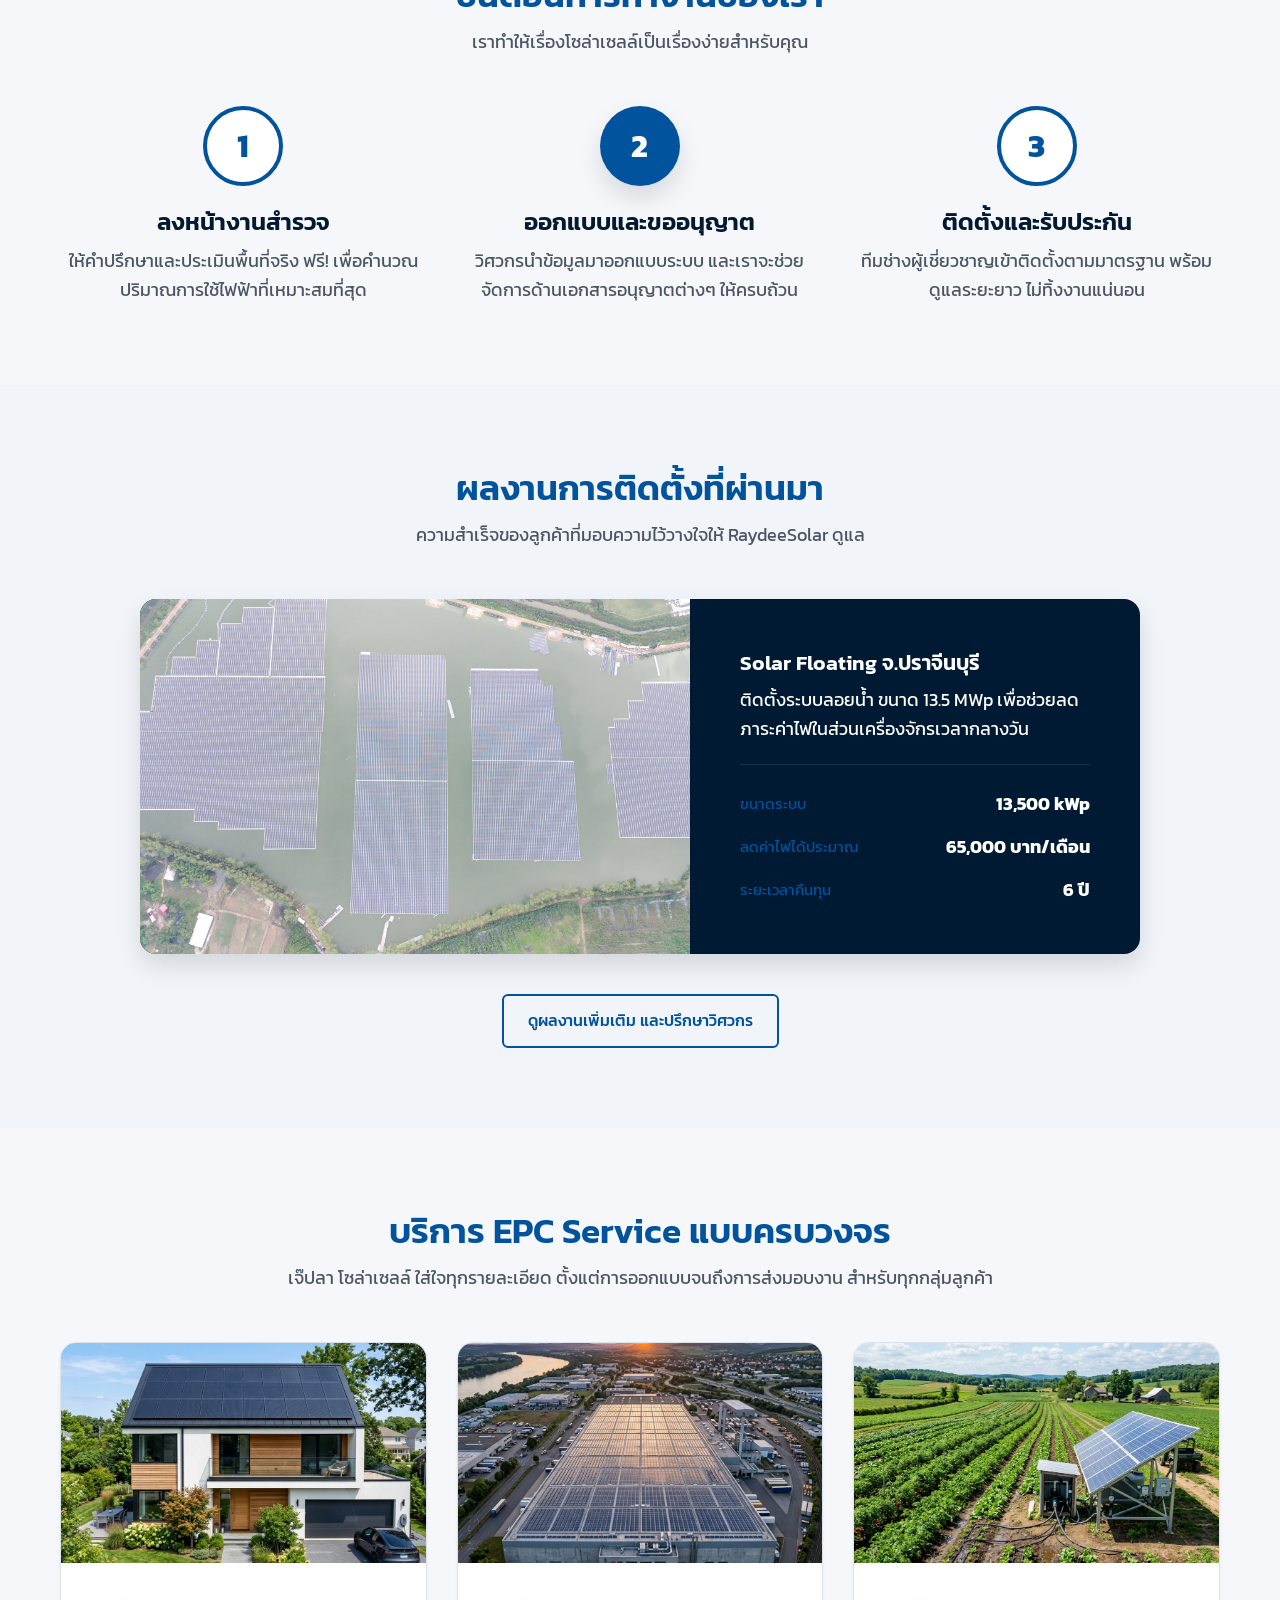
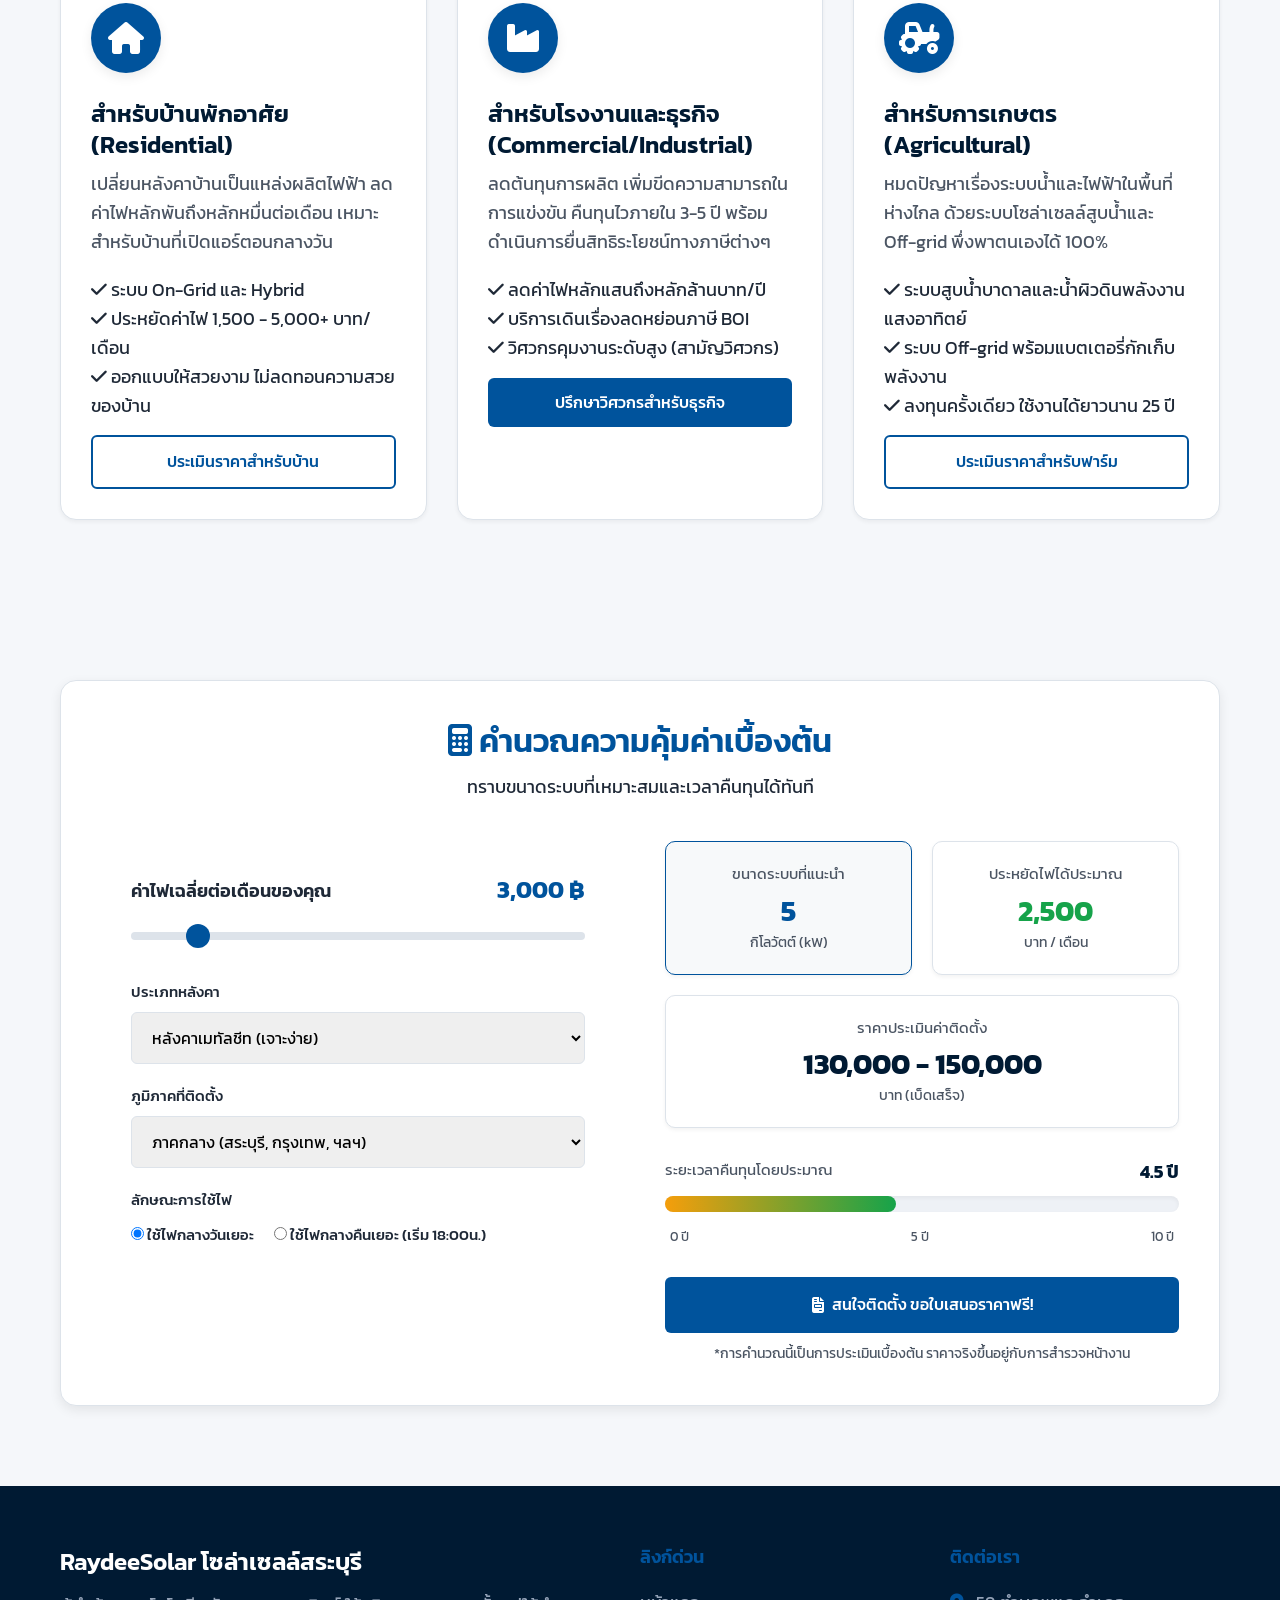
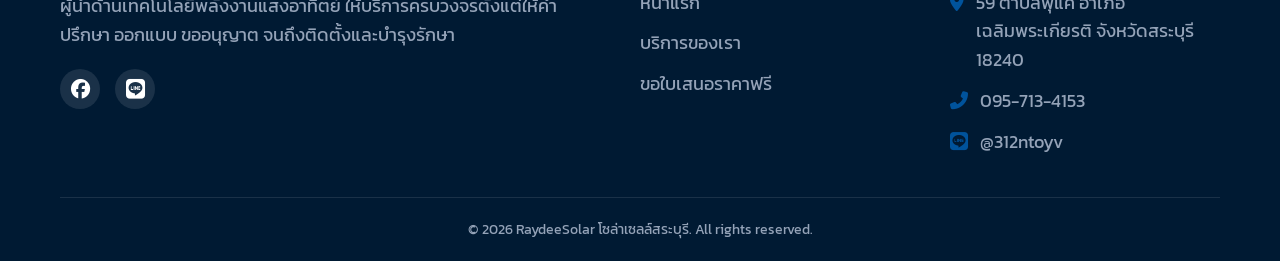
==== commit a0dc5b9d: "update" ====
--- a/index.html
+++ b/index.html
@@ -1,13 +1,17 @@
 <!DOCTYPE html>
 <html lang="th">
+
 <head>
   <meta charset="UTF-8">
   <meta name="viewport" content="width=device-width, initial-scale=1.0">
-  <title>RaydeeSolar โซล่าเซลล์สระบุรี | ติดตั้งแผงโซล่าเซลล์ครบวงจรระดับมืออาชีพ</title>
-  <meta name="description" content="เปลี่ยนพลังงานแสงอาทิตย์ให้เป็นพลังงานของคุณ ลดค่าไฟและรักษาสิ่งแวดล้อมด้วยแผงโซล่าเซลล์ประสิทธิภาพสูง ติดตั้งโดยวิศวกรผู้เชี่ยวชาญ">
+  <title>รับติดตั้งโซล่าเซลล์ สระบุรี | เจ๊ปลา โซล่าเซลล์ (Raydee Solar)</title>
+  <meta name="description"
+    content="บริษัทรับติดตั้งโซล่าเซลล์ สระบุรี แบบครบวงจร (EPC) สำหรับบ้านและโรงงาน โซล่าเซลล์โรงงานที่เชื่อถือได้ ดูแลโดยวิศวกร (กว.) พร้อมให้บริการขออนุญาตการไฟฟ้าฟรี ประเมินราคาหน้างานฟรี">
+  <meta name="keywords"
+    content="รับติดตั้งโซล่าเซลล์ สระบุรี, บริษัทโซล่าเซลล์ที่เชื่อถือได้, ติดตั้งแผงโซล่าเซลล์บ้าน, เจ๊ปลา โซล่าเซลล์, โซล่าเซลล์ครบวงจร">
   <link rel="preconnect" href="https://fonts.googleapis.com">
   <link rel="preconnect" href="https://fonts.gstatic.com" crossorigin>
-  <link href="https://fonts.googleapis.com/css2?family=Prompt:wght@300;400;500;600;700&display=swap" rel="stylesheet">
+  <link href="https://fonts.googleapis.com/css2?family=Kanit:wght@300;400;500;600;700&display=swap" rel="stylesheet">
   <link rel="stylesheet" href="https://cdnjs.cloudflare.com/ajax/libs/font-awesome/6.5.1/css/all.min.css">
   <link rel="stylesheet" href="assets/css/main.css">
   <style>
@@ -18,35 +22,53 @@
       min-height: 95vh;
       display: flex;
       align-items: center;
+      justify-content: center;
+      text-align: center;
       padding-top: 80px;
       color: var(--white);
     }
+
     .hero-bg {
       position: absolute;
-      top: 0; left: 0; width: 100%; height: 100%;
+      top: 0;
+      left: 0;
+      width: 100%;
+      height: 100%;
       z-index: -1;
       overflow: hidden;
     }
+
     .hero-bg img {
-      width: 100%; height: 100%;
+      width: 100%;
+      height: 100%;
       object-fit: cover;
       object-position: center;
       filter: brightness(0.7);
     }
+
     .hero-overlay {
       position: absolute;
-      top: 0; left: 0; width: 100%; height: 100%;
-      background: linear-gradient(to right, rgba(13, 27, 42, 0.95) 0%, rgba(13, 27, 42, 0.7) 50%, rgba(13, 27, 42, 0.2) 100%);
-    }
+      top: 0;
+      left: 0;
+      width: 100%;
+      height: 100%;
+      background: rgba(0, 26, 51, 0.65);
+    }
+
     .hero-content {
-      max-width: 650px;
+      max-width: 800px;
       position: relative;
       z-index: 1;
-    }
+      margin: 0 auto;
+      display: flex;
+      flex-direction: column;
+      align-items: center;
+    }
+
     .badge-top {
       display: inline-block;
-      background: rgba(232, 165, 0, 0.2);
-      color: var(--accent);
+      background: rgba(0, 83, 156, 0.5);
+      color: var(--white);
       padding: 6px 16px;
       border-radius: 30px;
       font-size: 0.9rem;
@@ -54,68 +76,48 @@
       margin-bottom: 20px;
       border: 1px solid var(--accent);
     }
+
     .hero-content h1 {
       font-size: 3.8rem;
       color: var(--white);
       margin-bottom: 20px;
       line-height: 1.15;
     }
-    .hero-content h1 span { color: var(--accent); }
+
+    .hero-content h1 span {
+      color: var(--white);
+      font-weight: 400;
+      font-size: 0.8em;
+    }
+
     .hero-content p {
       font-size: 1.25rem;
       margin-bottom: 40px;
       color: rgba(255, 255, 255, 0.9);
       line-height: 1.6;
     }
+
     .hero-buttons {
       display: flex;
       gap: 20px;
-    }
+      justify-content: center;
+    }
+
     .hero-buttons .btn {
       padding: 15px 30px;
       font-size: 1.1rem;
     }
+
     .hero-buttons .btn-outline {
       border-color: var(--white);
       color: var(--white);
     }
+
     .hero-buttons .btn-outline:hover {
       background: var(--white);
       color: var(--dark);
     }
 
-    /* Trust Signals */
-    .trust-bar {
-      background: var(--white);
-      padding: 40px 0;
-      box-shadow: 0 5px 20px rgba(0,0,0,0.05);
-      position: relative;
-      z-index: 10;
-      margin-top: -30px;
-      border-radius: 12px;
-      display: flex;
-      justify-content: space-around;
-      flex-wrap: wrap;
-      gap: 30px;
-    }
-    .trust-item {
-      display: flex;
-      align-items: center;
-      gap: 15px;
-    }
-    .trust-icon {
-      width: 50px;
-      height: 50px;
-      background: var(--primary-light);
-      color: var(--white);
-      border-radius: 50%;
-      display: flex;
-      align-items: center;
-      justify-content: center;
-      font-size: 1.5rem;
-    }
-    .trust-text h4 { margin-bottom: 2px; font-size: 1.1rem; }
-    .trust-text p { color: var(--text-muted); font-size: 0.9rem; }
 
     /* Our Services */
     .services-grid {
@@ -124,6 +126,7 @@
       gap: 30px;
       margin-top: 50px;
     }
+
     .service-card {
       background: var(--white);
       border-radius: var(--radius-lg);
@@ -131,80 +134,151 @@
       box-shadow: var(--shadow-sm);
       transition: var(--transition);
       border: 1px solid var(--border);
-    }
-    .service-card:hover { transform: translateY(-10px); box-shadow: var(--shadow-lg); border-color: var(--primary); }
-    .service-img {
+      display: flex;
+      flex-direction: column;
+      height: 100%;
+    }
+
+    .service-card:hover {
+      transform: translateY(-10px);
+      box-shadow: var(--shadow-lg);
+      border-color: var(--primary);
+    }
+
+    .service-img img {
+      width: 100%;
       height: 220px;
-      background-color: var(--light-alt);
+      object-fit: cover;
+      display: block;
+    }
+
+    .service-body {
+      padding: 40px 30px 30px;
+      display: flex;
+      flex-direction: column;
+      flex: 1;
+    }
+
+    .service-body .btn {
+      margin-top: auto;
+    }
+
+    .service-icon {
+      width: 70px;
+      height: 70px;
+      background: var(--primary);
+      color: var(--white);
+      border-radius: 50%;
+      display: flex;
+      align-items: center;
+      justify-content: center;
+      font-size: 2rem;
+      margin-bottom: 25px;
+      box-shadow: var(--shadow-md);
+    }
+
+    .service-body h3 {
+      font-size: 1.5rem;
+      margin-bottom: 10px;
+    }
+
+    .service-body p {
+      color: var(--text-muted);
+      margin-bottom: 20px;
+    }
+
+    /* Portfolio Section */
+    .portfolio-grid {
+      display: flex;
+      flex-direction: column;
+      max-width: 1000px;
+      margin: 50px auto 0;
+      border-radius: var(--radius-lg);
+      overflow: hidden;
+      box-shadow: var(--shadow-lg);
+      background: var(--dark);
+    }
+
+    .portfolio-card {
+      display: flex;
+      flex-direction: column;
       width: 100%;
     }
-    .service-img img {
+
+    .portfolio-img {
+      width: 100%;
+      height: 250px;
+    }
+
+    .portfolio-img img {
       width: 100%;
       height: 100%;
       object-fit: cover;
-    }
-    .service-body {
-      padding: 30px;
-    }
-    .service-icon {
-      width: 60px; height: 60px;
-      background: var(--primary);
+      display: block;
+    }
+
+    .portfolio-info {
+      padding: 30px 25px;
       color: var(--white);
-      border-radius: 12px;
-      display: flex; align-items: center; justify-content: center;
-      font-size: 1.8rem;
-      margin-top: -60px;
+      display: flex;
+      flex-direction: column;
+      justify-content: center;
+    }
+
+    @media (min-width: 992px) {
+      .portfolio-card {
+        display: grid;
+        grid-template-columns: 55% 45%;
+      }
+
+      .portfolio-img {
+        width: 100%;
+        height: 100%;
+      }
+
+      .portfolio-info {
+        width: 100%;
+        padding: 50px;
+      }
+    }
+
+    .portfolio-info h3 {
+      color: var(--white);
+      margin-bottom: 10px;
+    }
+
+    .portfolio-info p {
       margin-bottom: 20px;
-      box-shadow: var(--shadow-md);
-      position: relative;
-    }
-    .service-body h3 { font-size: 1.5rem; margin-bottom: 10px; }
-    .service-body p { color: var(--text-muted); margin-bottom: 20px; }
-    .service-features { margin-bottom: 20px; }
-    .service-features li { padding: 5px 0; color: var(--text); display: flex; gap: 10px; align-items: flex-start; }
-    .service-features li i { color: var(--success); margin-top: 5px; }
-
-    /* Portfolio Section */
-    .portfolio-grid {
+    }
+
+    .portfolio-stats {
       display: grid;
-      grid-template-columns: repeat(2, 1fr);
-      gap: 30px;
-      margin-top: 50px;
-    }
-    .portfolio-card {
-      background: var(--white);
-      border-radius: var(--radius-lg);
-      overflow: hidden;
-      box-shadow: var(--shadow-md);
-      display: flex;
-      flex-direction: column;
-    }
-    .portfolio-img {
-      height: 250px;
-    }
-    .portfolio-img img {
-      width: 100%; height: 100%; object-fit: cover;
-    }
-    .portfolio-info {
-      padding: 25px;
-      background: var(--dark);
-      color: var(--white);
-    }
-    .portfolio-info h3 { color: var(--white); margin-bottom: 10px; }
-    .portfolio-stats {
-      display: flex;
-      gap: 20px;
-      margin-top: 15px;
-      padding-top: 15px;
-      border-top: 1px solid rgba(255,255,255,0.1);
-    }
-    .stat-box { flex: 1; }
-    .stat-box span { display: block; font-size: 0.85rem; color: var(--accent); }
-    .stat-box strong { font-size: 1.2rem; }
+      grid-template-columns: 1fr;
+      gap: 15px;
+      margin-top: auto;
+      padding-top: 25px;
+      border-top: 1px solid rgba(255, 255, 255, 0.1);
+    }
+
+    .stat-box {
+      display: flex;
+      justify-content: space-between;
+      align-items: center;
+    }
+
+    .stat-box span {
+      font-size: 0.95rem;
+      color: var(--accent);
+    }
+
+    .stat-box strong {
+      font-size: 1.1rem;
+      text-align: right;
+    }
 
     /* Lead Gen Flow */
     .contact-cta-wrapper {
-      background: linear-gradient(135deg, rgba(26,60,110,0.05) 0%, rgba(26,60,110,0.1) 100%);
+      background: linear-gradient(135deg, rgba(0, 83, 156, 0.05) 0%, rgba(0, 83, 156, 0.1) 100%);
       border-radius: var(--radius-lg);
       padding: 60px;
       display: grid;
@@ -214,34 +288,289 @@
       margin-top: 40px;
       border: 1px solid var(--border);
     }
-    .contact-info h2 { font-size: 2.2rem; color: var(--primary); margin-bottom: 20px; }
-    .contact-info p { font-size: 1.1rem; color: var(--text-muted); margin-bottom: 30px; }
-    .quick-contacts { display: flex; gap: 15px; margin-bottom: 30px; flex-wrap: wrap; }
-    .qc-btn { padding: 12px 20px; border-radius: 8px; font-weight: 600; display: inline-flex; align-items: center; gap: 10px; color: var(--white); transition: var(--transition); }
-    .qc-line { background: #00B900; }
-    .qc-line:hover { background: #009900; transform: translateY(-3px); box-shadow: 0 5px 15px rgba(0,185,0,0.3); }
-    .qc-phone { background: var(--primary); }
-    .qc-phone:hover { background: var(--primary-hover); transform: translateY(-3px); box-shadow: 0 5px 15px rgba(26,60,110,0.3); }
-    
+
+    .contact-info h2 {
+      font-size: 2.2rem;
+      color: var(--primary);
+      margin-bottom: 20px;
+    }
+
+    .contact-info p {
+      font-size: 1.1rem;
+      color: var(--text-muted);
+      margin-bottom: 30px;
+    }
+
+    .quick-contacts {
+      display: flex;
+      gap: 15px;
+      margin-bottom: 30px;
+      flex-wrap: wrap;
+    }
+
+    .qc-btn {
+      padding: 12px 20px;
+      border-radius: 8px;
+      font-weight: 600;
+      display: inline-flex;
+      align-items: center;
+      gap: 10px;
+      color: var(--white);
+      transition: var(--transition);
+    }
+
+    .qc-line {
+      background: #00B900;
+    }
+
+    .qc-line:hover {
+      background: #009900;
+      transform: translateY(-3px);
+      box-shadow: 0 5px 15px rgba(0, 185, 0, 0.3);
+    }
+
+    .qc-phone {
+      background: var(--primary);
+    }
+
+    .qc-phone:hover {
+      background: var(--primary-hover);
+      transform: translateY(-3px);
+      box-shadow: 0 5px 15px rgba(0, 83, 156, 0.3);
+    }
+
     .mini-lead-form {
       background: var(--white);
       padding: 30px;
       border-radius: var(--radius-md);
       box-shadow: var(--shadow-md);
     }
-    .mini-lead-form h3 { margin-bottom: 20px; text-align: center; color: var(--dark); }
+
+    .mini-lead-form h3 {
+      margin-bottom: 20px;
+      text-align: center;
+      color: var(--dark);
+    }
 
     @media (max-width: 992px) {
-      .contact-cta-wrapper { grid-template-columns: 1fr; padding: 40px 20px; }
-      .portfolio-grid { grid-template-columns: 1fr; }
-    }
+      .contact-cta-wrapper {
+        grid-template-columns: 1fr;
+        padding: 40px 20px;
+      }
+    }
+
     @media (max-width: 768px) {
-      .hero-content h1 { font-size: 2.5rem; }
-      .hero-buttons { flex-direction: column; }
-      .trust-bar { padding: 20px; flex-direction: column; align-items: flex-start; }
+      .hero-content h1 {
+        font-size: 2.5rem;
+      }
+
+      .hero-buttons {
+        flex-direction: column;
+      }
+
+      .trust-bar {
+        padding: 20px;
+        flex-direction: column;
+        align-items: flex-start;
+      }
+    }
+
+    /* Calculator */
+    .calculator-section {
+      background: var(--white);
+      border-radius: var(--radius-lg);
+      box-shadow: var(--shadow-md);
+      padding: 40px;
+      margin-top: 80px;
+      border: 1px solid var(--border);
+    }
+
+    .calc-header {
+      text-align: center;
+      margin-bottom: 40px;
+    }
+
+    .calc-header h2 {
+      font-size: 2rem;
+      color: var(--primary);
+      margin-bottom: 10px;
+    }
+
+    .calc-grid {
+      display: grid;
+      grid-template-columns: 1fr 1fr;
+      gap: 50px;
+    }
+
+    /* Calc Input */
+    .calc-input-panel {
+      background: var(--light-alt);
+      padding: 30px;
+      border-radius: var(--radius-md);
+    }
+
+    .slider-container {
+      margin-bottom: 30px;
+    }
+
+    .slider-header {
+      display: flex;
+      justify-content: space-between;
+      align-items: center;
+      margin-bottom: 10px;
+    }
+
+    .slider-header label {
+      font-weight: 600;
+      font-size: 1.1rem;
+    }
+
+    .bill-value {
+      font-size: 1.5rem;
+      font-weight: 700;
+      color: var(--primary);
+    }
+
+    .range-slider {
+      width: 100%;
+      height: 8px;
+      background: var(--border);
+      border-radius: 4px;
+      outline: none;
+      -webkit-appearance: none;
+      appearance: none;
+      margin-bottom: 10px;
+    }
+
+    .range-slider::-webkit-slider-thumb {
+      -webkit-appearance: none;
+      appearance: none;
+      width: 24px;
+      height: 24px;
+      border-radius: 50%;
+      background: var(--primary);
+      cursor: pointer;
+    }
+
+    .radio-group {
+      display: flex;
+      gap: 20px;
+      margin-top: 10px;
+    }
+
+    .radio-label {
+      display: flex;
+      align-items: center;
+      gap: 8px;
+      cursor: pointer;
+    }
+
+    /* Calc Output */
+    .calc-output-panel {
+      display: flex;
+      flex-direction: column;
+      justify-content: center;
+    }
+
+    .result-cards {
+      display: grid;
+      grid-template-columns: 1fr 1fr;
+      gap: 20px;
+      margin-bottom: 30px;
+    }
+
+    .res-card {
+      background: var(--white);
+      border: 1px solid var(--border);
+      padding: 20px;
+      border-radius: var(--radius-md);
+      text-align: center;
+      box-shadow: var(--shadow-sm);
+    }
+
+    .res-card.highlight {
+      background: rgba(26, 60, 110, 0.03);
+      border-color: var(--primary);
+    }
+
+    .res-label {
+      font-size: 0.95rem;
+      color: var(--text-muted);
+      margin-bottom: 10px;
+    }
+
+    .res-value {
+      font-size: 1.8rem;
+      font-weight: 700;
+      color: var(--dark);
+      line-height: 1;
+      margin-bottom: 5px;
+    }
+
+    .res-value.accent {
+      color: var(--primary);
+    }
+
+    .res-unit {
+      font-size: 0.9rem;
+      color: var(--text-muted);
+    }
+
+    /* ROI Bar */
+    .roi-container {
+      background: #eef1f6;
+      border-radius: 20px;
+      height: 16px;
+      position: relative;
+      margin-bottom: 15px;
+      box-shadow: inset 0 2px 4px rgba(0, 0, 0, 0.05);
+    }
+
+    .roi-fill {
+      background: linear-gradient(90deg, var(--warning) 0%, var(--success) 100%);
+      height: 100%;
+      border-radius: 20px;
+      width: 50%;
+      transition: width 0.5s ease-in-out;
+    }
+
+    .roi-markers {
+      display: flex;
+      justify-content: space-between;
+      font-size: 0.8rem;
+      color: var(--text-muted);
+      padding: 0 5px;
+    }
+
+    @media (max-width: 992px) {
+      .calc-grid {
+        grid-template-columns: 1fr;
+        gap: 30px;
+      }
+    }
+
+    @media (max-width: 768px) {
+      .calculator-section {
+        padding: 25px 20px;
+      }
+
+      .calc-header h2 {
+        font-size: 1.6rem;
+      }
+
+      .result-cards {
+        grid-template-columns: 1fr;
+      }
+
+      .slider-header {
+        flex-direction: column;
+        align-items: flex-start;
+        gap: 5px;
+      }
     }
   </style>
 </head>
+
 <body>
 
   <!-- Shared Navbar -->
@@ -255,117 +584,90 @@
     </div>
     <div class="container">
       <div class="hero-content">
-        <span class="badge-top"><i class="fas fa-check-circle"></i> ทีมวิศวกรผู้เชี่ยวชาญ (กว.)</span>
-        <h1>บอกลาค่าไฟแพง!<br>เปลี่ยนแสงแดดให้เป็น<span>เงินออม</span></h1>
-        <p>บริการออกแบบและติดตั้งระบบโซล่าเซลล์มาตรฐานสากล (Tier 1) สำหรับบ้านพักอาศัยและโรงงาน สำรวจหน้างานและประเมินความคุ้มค่าฟรี</p>
+        <span class="badge-top"><i class="fas fa-check-circle"></i> ศูนย์บริการโซล่าเซลล์ครบวงจร จ.สระบุรี</span>
+        <h1>ลดค่าไฟด้วยมาตรฐานวิศวกร<br><span>ความคุ้มค่าที่คุณจัดต้องได้</span></h1>
+        <p>บริการรับออกแบบและติดตั้งระบบโซล่าเซลล์ครบวงจร (EPC) ดูแลใกล้ชิดตั้งแต่วันแรก พร้อมรับประกันแผงยาวนาน 25 ปี
+        </p>
         <div class="hero-buttons">
-          <a href="quote.html" class="btn btn-accent"><i class="fas fa-file-invoice"></i> ประเมินราคาฟรี</a>
-          <a href="#services" class="btn btn-outline"><i class="fas fa-arrow-down"></i> ดูบริการของเรา</a>
+          <a href="quote.html" class="btn btn-accent"><i class="fas fa-clipboard-check"></i> ประเมินราคาฟรีวันนี้</a>
         </div>
       </div>
     </div>
   </header>
-
-  <!-- Trust Signals -->
-  <div class="container">
-    <div class="trust-bar">
-      <div class="trust-item">
-        <div class="trust-icon"><i class="fas fa-solar-panel"></i></div>
-        <div class="trust-text">
-          <h4>แผงและอุปกรณ์ Tier 1</h4>
-          <p>Jinko, Huawei, Growatt, Deye</p>
-        </div>
-      </div>
-      <div class="trust-item">
-        <div class="trust-icon"><i class="fas fa-user-hard-hat"></i></div>
-        <div class="trust-text">
-          <h4>วิศวกรเซ็นรับรอง (กว.)</h4>
-          <p>ออกแบบโครงสร้างปลอดภัยสูงสุด</p>
-        </div>
-      </div>
-      <div class="trust-item">
-        <div class="trust-icon"><i class="fas fa-shield-alt"></i></div>
-        <div class="trust-text">
-          <h4>รับประกันสูงสุด 25 ปี</h4>
-          <p>ดูแลหลังการขาย ล้างแผงฟรี</p>
-        </div>
-      </div>
-      <div class="trust-item">
-        <div class="trust-icon"><i class="fas fa-file-signature"></i></div>
-        <div class="trust-text">
-          <h4>ดูแลเรื่องเอกสารครบจบ</h4>
-          <p>ขออนุญาตการไฟฟ้าและ BOI</p>
-        </div>
-      </div>
-    </div>
-  </div>
-
-  <!-- Our Services -->
-  <section class="section" id="services">
+  <!-- Services Section -->
+  <section class="section" style="background: var(--brand-blue); padding: 80px 0;">
     <div class="container">
       <div class="section-header">
-        <h2>บริการออกแบบและติดตั้งครบวงจร</h2>
-        <p>เพื่อตอบโจทย์ทุกความต้องการของบ้านและธุรกิจ</p>
-      </div>
-      
+        <h2>บริการติดตั้งโซล่าเซลล์ครบวงจร</h2>
+        <p>ตอบโจทย์ทุกขนาดการใช้พลังงาน ด้วยทีมงานมืออาชีพ</p>
+      </div>
       <div class="services-grid">
-        <!-- Residential -->
         <div class="service-card">
-          <div class="service-img">
-            <img src="image/500469953_1253782170086349_5062179385820913763_n.jpg" alt="บ้านพักอาศัย">
-          </div>
           <div class="service-body">
             <div class="service-icon"><i class="fas fa-home"></i></div>
-            <h3>สำหรับบ้านพักอาศัย<br>(Residential)</h3>
-            <p>เปลี่ยนหลังคาบ้านเป็นแหล่งผลิตไฟฟ้า ลดค่าไฟหลักพันถึงหลักหมื่นต่อเดือน เหมาะสำหรับบ้านที่เปิดแอร์ตอนกลางวัน</p>
-            <ul class="service-features">
-              <li><i class="fas fa-check"></i> ระบบ On-Grid และ Hybrid</li>
-              <li><i class="fas fa-check"></i> ประหยัดค่าไฟ 1,500 - 5,000+ บาท/เดือน</li>
-              <li><i class="fas fa-check"></i> ออกแบบให้สวยงาม ไม่ลดทอนความสวยของบ้าน</li>
-            </ul>
-            <a href="quote.html?pkg=Home" class="btn btn-outline" style="width: 100%; margin-top: 15px;">ประเมินราคาสำหรับบ้าน</a>
-          </div>
-        </div>
-
-        <!-- Commercial / Industrial -->
-        <div class="service-card">
-          <div class="service-img">
-            <img src="https://images.unsplash.com/photo-1613665813446-82a78c468a1d?q=80&w=600" alt="โรงงานอุตสาหกรรม">
-          </div>
+            <h3>บ้านพักอาศัย</h3>
+            <p>ลดภาระค่าไฟบ้านได้อย่างเป็นรูปธรรม เหมาะสำหรับบ้านที่ใช้แอร์ช่วงกลางวัน
+              ดำเนินการขออนุญาตการไฟฟ้าให้ฟรีทั้งหมด</p>
+          </div>
+        </div>
+        <div class="service-card" style="border: 2px solid var(--accent); position: relative;">
+          <div
+            style="position: absolute; top: 0; right: 0; background: var(--accent); color: var(--dark); padding: 5px 15px; border-bottom-left-radius: 15px; font-weight: bold; z-index: 10;">
+            ยอดนิยม</div>
           <div class="service-body">
             <div class="service-icon"><i class="fas fa-industry"></i></div>
-            <h3>สำหรับโรงงานและธุรกิจ<br>(Commercial/Industrial)</h3>
-            <p>ลดต้นทุนการผลิต เพิ่มขีดความสามารถในการแข่งขัน คืนทุนไวภายใน 3-5 ปี พร้อมดำเนินการยื่นสิทธิระโยชน์ทางภาษีต่างๆ</p>
-            <ul class="service-features">
-              <li><i class="fas fa-check"></i> ลดค่าไฟหลักแสนถึงหลักล้านบาท/ปี</li>
-              <li><i class="fas fa-check"></i> บริการเดินเรื่องลดหย่อนภาษี BOI</li>
-              <li><i class="fas fa-check"></i> วิศวกรคุมงานระดับสูง (สามัญวิศวกร)</li>
-            </ul>
-            <a href="quote.html?pkg=Business" class="btn btn-primary" style="width: 100%; margin-top: 15px;">ปรึกษาวิศวกรสำหรับธุรกิจ</a>
-          </div>
-        </div>
-
-        <!-- Agricultural -->
+            <h3>โรงงานอุตสาหกรรม</h3>
+            <p>ระบบขนาดใหญ่สำหรับการพาณิชย์ ลดต้นทุนธุรกิจอย่างยั่งยืน พร้อมบริการเดินเรื่องเอกสารขอสิทธิประโยชน์ BOI
+            </p>
+          </div>
+        </div>
         <div class="service-card">
-          <div class="service-img">
-            <img src="https://images.unsplash.com/photo-1592833159057-6dd013aa163a?q=80&w=600" alt="การเกษตร">
-          </div>
           <div class="service-body">
-            <div class="service-icon"><i class="fas fa-tractor"></i></div>
-            <h3>สำหรับการเกษตร<br>(Agricultural)</h3>
-            <p>หมดปัญหาเรื่องระบบน้ำและไฟฟ้าในพื้นที่ห่างไกล ด้วยระบบโซล่าเซลล์สูบน้ำและ Off-grid พึ่งพาตนเองได้ 100%</p>
-            <ul class="service-features">
-              <li><i class="fas fa-check"></i> ระบบสูบน้ำบาดาลและน้ำผิวดินพลังงานแสงอาทิตย์</li>
-              <li><i class="fas fa-check"></i> ระบบ Off-grid พร้อมแบตเตอรี่กักเก็บพลังงาน</li>
-              <li><i class="fas fa-check"></i> ลงทุนครั้งเดียว ใช้งานได้ยาวนาน 25 ปี</li>
-            </ul>
-            <a href="quote.html?pkg=Agricultural" class="btn btn-outline" style="width: 100%; margin-top: 15px;">ประเมินราคาสำหรับฟาร์ม</a>
+            <div class="service-icon"><i class="fas fa-tools"></i></div>
+            <h3>ระบบโซล่ารูฟท็อปครบวงจร</h3>
+            <p>ตั้งแต่ออกแบบโดยวิศวกร (กว.) คัดสรรอุปกรณ์ระดับ Tier 1 ติดตั้งได้มาตรฐาน พร้อมดูแลบำรุงรักษาหลังการขาย
+            </p>
           </div>
         </div>
       </div>
     </div>
   </section>
 
+  <!-- Process Section -->
+  <section class="section bg-white" id="process">
+    <div class="container">
+      <div class="section-header">
+        <h2>ขั้นตอนการทำงานของเรา</h2>
+        <p>เราทำให้เรื่องโซล่าเซลล์เป็นเรื่องง่ายสำหรับคุณ</p>
+      </div>
+      <div class="services-grid" style="text-align: center;">
+        <div>
+          <div
+            style="width: 80px; height: 80px; margin: 0 auto 20px; background: var(--white); border: 4px solid var(--primary); color: var(--primary); border-radius: 50%; display: flex; align-items: center; justify-content: center; font-size: 2rem; font-weight: bold;">
+            1</div>
+          <h3 style="font-size: 1.5rem; margin-bottom: 10px;">ลงหน้างานสำรวจ</h3>
+          <p style="color: var(--text-muted);">ให้คำปรึกษาและประเมินพื้นที่จริง ฟรี!
+            เพื่อคำนวณปริมาณการใช้ไฟฟ้าที่เหมาะสมที่สุด</p>
+        </div>
+        <div>
+          <div
+            style="width: 80px; height: 80px; margin: 0 auto 20px; background: var(--primary); color: var(--white); border-radius: 50%; display: flex; align-items: center; justify-content: center; font-size: 2rem; font-weight: bold; box-shadow: var(--shadow-lg);">
+            2</div>
+          <h3 style="font-size: 1.5rem; margin-bottom: 10px;">ออกแบบและขออนุญาต</h3>
+          <p style="color: var(--text-muted);">วิศวกรนำข้อมูลมาออกแบบระบบ และเราจะช่วยจัดการด้านเอกสารอนุญาตต่างๆ
+            ให้ครบถ้วน</p>
+        </div>
+        <div>
+          <div
+            style="width: 80px; height: 80px; margin: 0 auto 20px; background: var(--white); border: 4px solid var(--primary); color: var(--primary); border-radius: 50%; display: flex; align-items: center; justify-content: center; font-size: 2rem; font-weight: bold;">
+            3</div>
+          <h3 style="font-size: 1.5rem; margin-bottom: 10px;">ติดตั้งและรับประกัน</h3>
+          <p style="color: var(--text-muted);">ทีมช่างผู้เชี่ยวชาญเข้าติดตั้งตามมาตรฐาน พร้อมดูแลระยะยาว
+            ไม่ทิ้งงานแน่นอน</p>
+        </div>
+      </div>
+    </div>
+  </section>
   <!-- Portfolio Section -->
   <section class="section bg-light-alt" id="portfolio">
     <div class="container">
@@ -375,116 +677,208 @@
       </div>
 
       <div class="portfolio-grid">
-        <!-- Case Study 1 -->
-        <div class="portfolio-card">
-          <div class="portfolio-img">
-            <img src="https://images.unsplash.com/photo-1548611716-e5b30ec028ac?q=80&w=800" alt="ผลงานติดตั้งโรงงาน">
-          </div>
-          <div class="portfolio-info">
-            <h3>โรงงานผลิตชิ้นส่วนพลาสติก จ.สระบุรี</h3>
-            <p>ติดตั้งระบบ On-Grid ขนาด 100kW เพื่อช่วยลดภาระค่าไฟในส่วนเครื่องจักรเวลากลางวัน</p>
-            <div class="portfolio-stats">
-              <div class="stat-box">
-                <span>ขนาดระบบ</span>
-                <strong>100 kWp</strong>
-              </div>
-              <div class="stat-box">
-                <span>ลดค่าไฟได้ประมาณ</span>
-                <strong>60,000 บาท/เดือน</strong>
-              </div>
-              <div class="stat-box">
-                <span>ระยะเวลาคืนทุน</span>
-                <strong>3.5 ปี</strong>
-              </div>
-            </div>
-          </div>
-        </div>
-
         <!-- Case Study 2 -->
         <div class="portfolio-card">
           <div class="portfolio-img">
             <img src="image/500469953_1253782170086349_5062179385820913763_n.jpg" alt="ผลงานติดตั้งบ้าน">
           </div>
           <div class="portfolio-info">
-            <h3>บ้านเดี่ยว 2 ชั้น จ.ลพบุรี</h3>
-            <p>ลูกค้ารีเควสระบบ Hybrid 5kW พร้อมแบตเตอรี่สำรองไฟ เพื่อใช้งานแอร์ 2 ตัวและสำรองไฟช่วงไฟดับ</p>
+            <h3>Solar Floating จ.ปราจีนบุรี</h3>
+            <p>ติดตั้งระบบลอยน้ำ ขนาด 13.5 MWp เพื่อช่วยลดภาระค่าไฟในส่วนเครื่องจักรเวลากลางวัน</p>
             <div class="portfolio-stats">
               <div class="stat-box">
                 <span>ขนาดระบบ</span>
-                <strong>5 kW Hybrid</strong>
+                <strong>13,500 kWp</strong>
               </div>
               <div class="stat-box">
                 <span>ลดค่าไฟได้ประมาณ</span>
-                <strong>2,500 บาท/เดือน</strong>
+                <strong>65,000 บาท/เดือน</strong>
               </div>
               <div class="stat-box">
-                <span>แบตเตอรี่</span>
-                <strong>10 kWh</strong>
+                <span>ระยะเวลาคืนทุน</span>
+                <strong>6 ปี</strong>
               </div>
             </div>
           </div>
         </div>
       </div>
-      
+
       <div class="text-center mt-4" style="margin-top: 40px;">
-        <a href="contact.html" class="btn btn-outline" style="border-width: 2px;">ดูผลงานเพิ่มเติม และปรึกษาวิศวกร</a>
+        <a href="quote.html" class="btn btn-outline" style="border-width: 2px;">ดูผลงานเพิ่มเติม และปรึกษาวิศวกร</a>
       </div>
     </div>
   </section>
 
-  <!-- Contact Lead Gen CTA -->
-  <section class="section">
+  <!-- Our Services -->
+  <section class="section" id="services">
     <div class="container">
-      <div class="contact-cta-wrapper">
-        <div class="contact-info">
-          <h2>พร้อมที่จะประหยัดค่าไฟแล้วหรือยัง?</h2>
-          <p>ให้ทีมวิศวกรผู้เชี่ยวชาญจาก RaydeeSolar ประเมินความคุ้มค่าและออกแบบระบบที่เหมาะสมที่สุดสำหรับคุณโดยเฉพาะ ไม่มีค่าใช้จ่ายในการให้คำปรึกษา</p>
-          
-          <div class="quick-contacts">
-            <a href="#" id="lineLink" class="qc-btn qc-line" target="_blank">
-              <i class="fab fa-line" style="font-size: 1.5rem;"></i> ทักสอบถามทาง LINE
-            </a>
-            <a href="#" id="callLink" class="qc-btn qc-phone">
-              <i class="fas fa-phone-alt"></i> โทรปรึกษาด่วน
-            </a>
-          </div>
-          
-          <p style="font-size: 0.9rem;">
-            <i class="fas fa-check-circle" style="color:var(--success)"></i> สำรวจหน้างานฟรี
-            <span style="margin:0 10px;">|</span>
-            <i class="fas fa-check-circle" style="color:var(--success)"></i> ทราบราคาพร้อมจุดคุ้มทุน
-          </p>
-        </div>
-
-        <div class="mini-lead-form">
-          <h3>ให้เราติดต่อกลับ</h3>
-          <form id="leadForm">
+      <div class="section-header">
+        <h2>บริการ EPC Service แบบครบวงจร</h2>
+        <p>เจ๊ปลา โซล่าเซลล์ ใส่ใจทุกรายละเอียด ตั้งแต่การออกแบบจนถึงการส่งมอบงาน สำหรับทุกกลุ่มลูกค้า</p>
+      </div>
+
+      <div class="services-grid">
+        <!-- Residential -->
+        <div class="service-card">
+          <div class="service-img">
+            <img src="image/residential_solar.png" alt="บ้านพักอาศัย">
+          </div>
+          <div class="service-body">
+            <div class="service-icon"><i class="fas fa-home"></i></div>
+            <h3>สำหรับบ้านพักอาศัย<br>(Residential)</h3>
+            <p>เปลี่ยนหลังคาบ้านเป็นแหล่งผลิตไฟฟ้า ลดค่าไฟหลักพันถึงหลักหมื่นต่อเดือน
+              เหมาะสำหรับบ้านที่เปิดแอร์ตอนกลางวัน</p>
+            <ul class="service-features">
+              <li><i class="fas fa-check"></i> ระบบ On-Grid และ Hybrid</li>
+              <li><i class="fas fa-check"></i> ประหยัดค่าไฟ 1,500 - 5,000+ บาท/เดือน</li>
+              <li><i class="fas fa-check"></i> ออกแบบให้สวยงาม ไม่ลดทอนความสวยของบ้าน</li>
+            </ul>
+            <a href="quote.html?pkg=Home" class="btn btn-outline"
+              style="width: 100%; margin-top: 15px;">ประเมินราคาสำหรับบ้าน</a>
+          </div>
+        </div>
+
+        <!-- Commercial / Industrial -->
+        <div class="service-card">
+          <div class="service-img">
+            <img src="image/industrial_solar.png" alt="โรงงานอุตสาหกรรม">
+          </div>
+          <div class="service-body">
+            <div class="service-icon"><i class="fas fa-industry"></i></div>
+            <h3>สำหรับโรงงานและธุรกิจ<br>(Commercial/Industrial)</h3>
+            <p>ลดต้นทุนการผลิต เพิ่มขีดความสามารถในการแข่งขัน คืนทุนไวภายใน 3-5 ปี
+              พร้อมดำเนินการยื่นสิทธิระโยชน์ทางภาษีต่างๆ</p>
+            <ul class="service-features">
+              <li><i class="fas fa-check"></i> ลดค่าไฟหลักแสนถึงหลักล้านบาท/ปี</li>
+              <li><i class="fas fa-check"></i> บริการเดินเรื่องลดหย่อนภาษี BOI</li>
+              <li><i class="fas fa-check"></i> วิศวกรคุมงานระดับสูง (สามัญวิศวกร)</li>
+            </ul>
+            <a href="quote.html?pkg=Business" class="btn btn-primary"
+              style="width: 100%; margin-top: 15px;">ปรึกษาวิศวกรสำหรับธุรกิจ</a>
+          </div>
+        </div>
+
+        <!-- Agricultural -->
+        <div class="service-card">
+          <div class="service-img">
+            <img src="image/agricultural_solar.png" alt="การเกษตร">
+          </div>
+          <div class="service-body">
+            <div class="service-icon"><i class="fas fa-tractor"></i></div>
+            <h3>สำหรับการเกษตร<br>(Agricultural)</h3>
+            <p>หมดปัญหาเรื่องระบบน้ำและไฟฟ้าในพื้นที่ห่างไกล ด้วยระบบโซล่าเซลล์สูบน้ำและ Off-grid พึ่งพาตนเองได้ 100%
+            </p>
+            <ul class="service-features">
+              <li><i class="fas fa-check"></i> ระบบสูบน้ำบาดาลและน้ำผิวดินพลังงานแสงอาทิตย์</li>
+              <li><i class="fas fa-check"></i> ระบบ Off-grid พร้อมแบตเตอรี่กักเก็บพลังงาน</li>
+              <li><i class="fas fa-check"></i> ลงทุนครั้งเดียว ใช้งานได้ยาวนาน 25 ปี</li>
+            </ul>
+            <a href="quote.html?pkg=Agricultural" class="btn btn-outline"
+              style="width: 100%; margin-top: 15px;">ประเมินราคาสำหรับฟาร์ม</a>
+          </div>
+        </div>
+      </div>
+    </div>
+  </section>
+
+  <!-- Calculator Section -->
+  <section class="section" style="background-color: var(--light-alt);">
+    <div class="container">
+      <div class="calculator-section" id="calculator" style="margin-top: 0;">
+        <div class="calc-header">
+          <h2><i class="fas fa-calculator"></i> คำนวณความคุ้มค่าเบื้องต้น</h2>
+          <p>ทราบขนาดระบบที่เหมาะสมและเวลาคืนทุนได้ทันที</p>
+        </div>
+
+        <div class="calc-grid">
+          <!-- Inputs -->
+          <div class="calc-input-panel">
+            <div class="slider-container">
+              <div class="slider-header">
+                <label>ค่าไฟเฉลี่ยต่อเดือนของคุณ</label>
+                <div class="bill-value"><span id="lblBill">3,000</span> ฿</div>
+              </div>
+              <input type="range" class="range-slider" id="inpBill" min="500" max="20000" step="500" value="3000">
+            </div>
+
             <div class="form-group">
-              <label>ชื่อ - นามสกุล <span style="color:var(--danger)">*</span></label>
-              <input type="text" class="form-control" id="leadName" required>
-            </div>
-            <div class="form-group">
-              <label>เบอร์โทรศัพท์ <span style="color:var(--danger)">*</span></label>
-              <input type="tel" class="form-control" id="leadPhone" required>
-            </div>
-            <div class="form-group">
-              <label>ประเภทสถานที่ <span style="color:var(--danger)">*</span></label>
-              <select class="form-control" id="leadType" required>
-                <option value="">-- เลือกประเภท --</option>
-                <option value="บ้านพักอาศัย">บ้านพักอาศัย</option>
-                <option value="โรงงาน/ธุรกิจ">โรงงาน / ธุรกิจ</option>
-                <option value="การเกษตร">การเกษตร / ฟาร์ม</option>
+              <label>ประเภทหลังคา</label>
+              <select class="form-control" id="inpRoof">
+                <option value="lat">หลังคาเมทัลชีท (เจาะง่าย)</option>
+                <option value="cpac">หลังคากระเบื้องซีแพค</option>
+                <option value="flat">หลังคาลอนคู่ / กระเบื้องลอน</option>
+                <option value="deck">ดาดฟ้าคอนกรีต (ต้องทำโครง)</option>
               </select>
             </div>
-            <button type="submit" class="btn btn-accent" style="width: 100%; font-size: 1.1rem; margin-top: 10px;" id="leadSubmitBtn">
-              ส่งข้อมูลให้วิศวกร
-            </button>
-            <p id="leadSuccessMsg" style="display:none; color:var(--success); text-align:center; margin-top:15px; font-weight:600;"><i class="fas fa-check-circle"></i> ได้รับข้อมูลเรียบร้อย เราจะติดต่อกลับโดยเร็วที่สุด</p>
-          </form>
+
+            <div class="form-group">
+              <label>ภูมิภาคที่ติดตั้ง</label>
+              <select class="form-control" id="inpRegion">
+                <option value="central">ภาคกลาง (สระบุรี, กรุงเทพ, ฯลฯ)</option>
+                <option value="north">ภาคเหนือ</option>
+                <option value="northeast">ภาคตะวันออกเฉียงเหนือ</option>
+                <option value="south">ภาคใต้ (แดดแรงสุด)</option>
+              </select>
+            </div>
+
+            <div class="form-group" style="margin-bottom:0;">
+              <label>ลักษณะการใช้ไฟ</label>
+              <div class="radio-group">
+                <label class="radio-label"><input type="radio" name="usage" value="day" checked>
+                  ใช้ไฟกลางวันเยอะ</label>
+                <label class="radio-label"><input type="radio" name="usage" value="night"> ใช้ไฟกลางคืนเยอะ (เริ่ม
+                  18:00น.)</label>
+              </div>
+            </div>
+          </div>
+
+          <!-- Outputs -->
+          <div class="calc-output-panel">
+            <div class="result-cards">
+              <div class="res-card highlight">
+                <div class="res-label">ขนาดระบบที่แนะนำ</div>
+                <div class="res-value accent" id="outSystem">5</div>
+                <div class="res-unit">กิโลวัตต์ (kW)</div>
+              </div>
+              <div class="res-card">
+                <div class="res-label">ประหยัดไฟได้ประมาณ</div>
+                <div class="res-value" id="outSave" style="color:var(--success)">2,500</div>
+                <div class="res-unit">บาท / เดือน</div>
+              </div>
+              <div class="res-card" style="grid-column: 1 / -1;">
+                <div class="res-label">ราคาประเมินค่าติดตั้ง</div>
+                <div class="res-value" id="outCost">130,000 - 150,000</div>
+                <div class="res-unit">บาท (เบ็ดเสร็จ)</div>
+              </div>
+            </div>
+
+            <div>
+              <div class="res-label" style="display:flex; justify-content:space-between; margin-bottom:10px;">
+                <span>ระยะเวลาคืนทุนโดยประมาณ</span>
+                <strong style="color:var(--dark); font-size:1.1rem;"><span id="outROI">4.5</span> ปี</strong>
+              </div>
+              <div class="roi-container">
+                <div class="roi-fill" id="roiBar" style="width: 45%;"></div>
+              </div>
+              <div class="roi-markers">
+                <span>0 ปี</span>
+                <span>5 ปี</span>
+                <span>10 ปี</span>
+              </div>
+            </div>
+
+            <div style="margin-top: 30px; text-align: center;">
+              <a href="quote.html" class="btn btn-primary" style="width:100%; padding: 15px;"><i
+                  class="fas fa-file-invoice"></i> สนใจติดตั้ง ขอใบเสนอราคาฟรี!</a>
+              <p style="font-size: 0.85rem; color: var(--text-muted); margin-top: 10px;">
+                *การคำนวณนี้เป็นการประเมินเบื้องต้น ราคาจริงขึ้นอยู่กับการสำรวจหน้างาน</p>
+            </div>
+          </div>
         </div>
       </div>
     </div>
   </section>
+
 
   <!-- Shared Footer -->
   <div id="footer-placeholder"></div>
@@ -492,71 +886,37 @@
   <!-- Scripts -->
   <script src="assets/js/config.js"></script>
   <script src="assets/js/main.js"></script>
+  <script src="assets/js/packages.js"></script>
   <script>
     document.addEventListener('DOMContentLoaded', () => {
       // Setup dynamic links
       const siteConfig = getData(LS_KEYS.siteConfig) || DEFAULT_SITE_CONFIG;
-      if(document.getElementById('lineLink')) {
-        document.getElementById('lineLink').href = siteConfig.lineUrl;
-      }
-      if(document.getElementById('callLink')) {
-        document.getElementById('callLink').href = `tel:${siteConfig.phone.replace(/-/g, '')}`;
-      }
-
-      // Handle Mini Lead Form
-      const leadForm = document.getElementById('leadForm');
-      if (leadForm) {
-        leadForm.addEventListener('submit', async (e) => {
-          e.preventDefault();
-          const btn = document.getElementById('leadSubmitBtn');
-          btn.innerHTML = '<i class="fas fa-spinner fa-spin"></i> กำลังส่งข้อมูล...';
-          btn.disabled = true;
-
-          const name = document.getElementById('leadName').value.trim();
-          const phone = document.getElementById('leadPhone').value.trim();
-          const type = document.getElementById('leadType').value;
-
-          // Save to local
-          const msgData = {
-            id: generateId('LEAD'),
-            timestamp: new Date().toISOString(),
-            status: 'unread',
-            name: name,
-            phone: phone,
-            subject: 'ให้วิศวกรติดต่อกลับ (Lead หน้าแรก)',
-            message: \`ประเภทสถานที่: \${type}\`
-          };
-          let messages = getData(LS_KEYS.messages) || [];
-          messages.unshift(msgData);
-          saveData(LS_KEYS.messages, messages);
-
-          // Send to Web App (Google Apps Script) if configured
-          if (typeof GOOGLE_SCRIPT_URL !== 'undefined' && GOOGLE_SCRIPT_URL) {
-            try {
-              const fd = new FormData();
-              fd.append('formType', 'contact');
-              fd.append('timestamp', new Date().toLocaleString('th-TH'));
-              fd.append('name', name);
-              fd.append('phone', phone);
-              fd.append('topic', 'ให้วิศวกรติดต่อกลับ (Lead)');
-              fd.append('detail', \`ประเภทสถานที่: \${type}\`);
-
-              await fetch(GOOGLE_SCRIPT_URL, {
-                method: 'POST',
-                mode: 'no-cors',
-                body: fd
-              });
-            } catch (err) {
-              console.error('Error syncing lead:', err);
-            }
-          }
-
-          document.getElementById('leadSuccessMsg').style.display = 'block';
-          btn.innerHTML = '<i class="fas fa-check"></i> ส่งข้อมูลสำเร็จ';
-          leadForm.reset();
-        });
-      }
+    });
+  </script>
+
+  <!-- Floating Mobile Sticky Bar -->
+  <div class="mobile-sticky-bar">
+    <div class="grid-2">
+      <a href="#" id="stickyPhone" class="btn btn-phone"><i class="fas fa-phone-alt"></i> โทรด่วน</a>
+      <a href="#" id="stickyLine" class="btn btn-line" target="_blank"><i class="fab fa-line"></i> แชท LINE</a>
+    </div>
+  </div>
+
+  <!-- Floating Desktop LINE Button -->
+  <a href="#" id="floatingLineBtn" class="floating-line-btn" target="_blank" title="ทักแชท LINE">
+    <i class="fab fa-line"></i>
+  </a>
+
+  <script>
+    // Map links again for sticky/floating
+    document.addEventListener('DOMContentLoaded', () => {
+      const config = getData(LS_KEYS.siteConfig) || DEFAULT_SITE_CONFIG;
+      if (document.getElementById('stickyPhone')) document.getElementById('stickyPhone').href = `tel: ${config.phone.replace(/-/g, '')
+        }`;
+      if (document.getElementById('stickyLine')) document.getElementById('stickyLine').href = config.lineUrl;
+      if (document.getElementById('floatingLineBtn')) document.getElementById('floatingLineBtn').href = config.lineUrl;
     });
   </script>
 </body>
+
 </html>
--- a/assets/css/main.css
+++ b/assets/css/main.css
@@ -4,20 +4,23 @@
 
 :root {
   /* Colors */
-  --primary: #1a3c6e;
-  --primary-hover: #0f2a50;
-  --primary-light: #2a5298;
-  --accent: #e8a500;
-  --accent-hover: #cc9200;
-  --accent-light: #fdf0d0;
-  --dark: #0d1b2a;
-  --dark-secondary: #152238;
+  --primary: #00539C;
+  --primary-hover: #003f75;
+  --primary-light: #206db0;
+  --accent: #00539C;
+  --accent-hover: #003f75;
+  --accent-light: #e6f0fa;
+  --brand-blue: #FFFFFF;
+  --dark: #001a33;
+  --dark-secondary: #00284d;
   --light: #f5f7fa;
   --white: #ffffff;
-  --text: #1e2d3d;
-  --text-muted: #5a6b7c;
+  --text: #1F2937;
+  /* Darker for better contrast */
+  --text-muted: #4B5563;
+  /* Darker grey */
   --border: #dde3ea;
-  
+
   /* Status Colors */
   --success: #16a34a;
   --success-bg: #dcfce7;
@@ -27,42 +30,55 @@
   --warning-bg: #fef3c7;
 
   /* Typography */
-  --font-family: 'Prompt', sans-serif;
-  
+  --font-family: 'Kanit', sans-serif;
+
   /* Layout */
   --radius-sm: 6px;
   --radius-md: 10px;
   --radius-lg: 16px;
   --radius-full: 999px;
   --container-width: 1200px;
-  
+
   /* Shadows */
-  --shadow-sm: 0 2px 4px rgba(0,0,0,0.05);
-  --shadow-md: 0 4px 12px rgba(0,0,0,0.08);
-  --shadow-lg: 0 12px 24px rgba(0,0,0,0.12);
-  
+  --shadow-sm: 0 2px 4px rgba(0, 0, 0, 0.05);
+  --shadow-md: 0 4px 12px rgba(0, 0, 0, 0.08);
+  --shadow-lg: 0 12px 24px rgba(0, 0, 0, 0.12);
+
   /* Transitions */
   --transition: all 0.3s ease;
 }
 
 /* ── Reset & Base ── */
-*, *::before, *::after {
+*,
+*::before,
+*::after {
   box-sizing: border-box;
   margin: 0;
   padding: 0;
 }
 
-html { scroll-behavior: smooth; }
+html {
+  scroll-behavior: smooth;
+}
 
 body {
   font-family: var(--font-family);
   color: var(--text);
   background-color: var(--light);
+  font-size: 18px;
+  /* Increased font size for readability */
+  font-weight: 400;
+  /* Ensure solid text weight */
   line-height: 1.6;
   -webkit-font-smoothing: antialiased;
 }
 
-h1, h2, h3, h4, h5, h6 {
+h1,
+h2,
+h3,
+h4,
+h5,
+h6 {
   color: var(--dark);
   font-weight: 600;
   line-height: 1.3;
@@ -73,11 +89,20 @@
   color: var(--primary);
   transition: var(--transition);
 }
-a:hover { color: var(--primary-hover); }
-
-ul { list-style: none; }
-
-img { max-width: 100%; height: auto; display: block; }
+
+a:hover {
+  color: var(--primary-hover);
+}
+
+ul {
+  list-style: none;
+}
+
+img {
+  max-width: 100%;
+  height: auto;
+  display: block;
+}
 
 /* ── Layout ── */
 .container {
@@ -94,11 +119,13 @@
   text-align: center;
   margin-bottom: 50px;
 }
+
 .section-header h2 {
   font-size: 2.2rem;
   color: var(--primary);
   margin-bottom: 10px;
 }
+
 .section-header p {
   color: var(--text-muted);
   font-size: 1.1rem;
@@ -107,12 +134,15 @@
 /* ── Navbar ── */
 .navbar {
   position: fixed;
-  top: 0; left: 0; right: 0;
+  top: 0;
+  left: 0;
+  right: 0;
   background: var(--dark);
   z-index: 1000;
   transition: var(--transition);
   padding: 15px 0;
 }
+
 .navbar.scrolled {
   background: rgba(13, 27, 42, 0.95);
   backdrop-filter: blur(10px);
@@ -124,6 +154,7 @@
   display: flex;
   justify-content: space-between;
   align-items: center;
+  position: relative;
 }
 
 .logo {
@@ -132,12 +163,20 @@
   color: var(--white);
   letter-spacing: 1px;
 }
-.logo span { color: var(--accent); }
+
+.logo span {
+  color: var(--accent);
+}
 
 .nav-links {
   display: flex;
   align-items: center;
   gap: 24px;
+  position: absolute;
+  left: 50%;
+  transform: translateX(-50%);
+  width: max-content;
+  white-space: nowrap;
 }
 
 .nav-links li a {
@@ -150,8 +189,8 @@
 
 .nav-links li a:hover,
 .nav-links li a.active {
-  color: var(--accent);
-  background: rgba(255, 255, 255, 0.05);
+  color: var(--white);
+  background: rgba(255, 255, 255, 0.15);
 }
 
 /* Hamburger */
@@ -162,14 +201,25 @@
   cursor: pointer;
   z-index: 1010;
 }
+
 .hamburger .bar {
-  width: 25px; height: 3px;
+  width: 25px;
+  height: 3px;
   background: var(--white);
   transition: var(--transition);
 }
-.hamburger.active .bar:nth-child(1) { transform: translateY(8px) rotate(45deg); }
-.hamburger.active .bar:nth-child(2) { opacity: 0; }
-.hamburger.active .bar:nth-child(3) { transform: translateY(-8px) rotate(-45deg); }
+
+.hamburger.active .bar:nth-child(1) {
+  transform: translateY(8px) rotate(45deg);
+}
+
+.hamburger.active .bar:nth-child(2) {
+  opacity: 0;
+}
+
+.hamburger.active .bar:nth-child(3) {
+  transform: translateY(-8px) rotate(-45deg);
+}
 
 /* Cart Badge */
 .cart-nav {
@@ -177,10 +227,11 @@
   display: flex;
   align-items: center;
   gap: 6px;
-  background: rgba(255,255,255,0.1);
+  background: rgba(255, 255, 255, 0.1);
   padding: 8px 16px !important;
   border-radius: 20px !important;
 }
+
 .cart-badge {
   background: var(--accent);
   color: var(--dark);
@@ -192,14 +243,23 @@
   text-align: center;
   transition: transform 0.2s;
 }
+
 .cart-badge.has-items {
   animation: pop 0.3s ease-out;
 }
 
 @keyframes pop {
-  0% { transform: scale(1); }
-  50% { transform: scale(1.3); }
-  100% { transform: scale(1); }
+  0% {
+    transform: scale(1);
+  }
+
+  50% {
+    transform: scale(1.3);
+  }
+
+  100% {
+    transform: scale(1);
+  }
 }
 
 /* ── Buttons ── */
@@ -222,6 +282,7 @@
   background: var(--primary);
   color: var(--white);
 }
+
 .btn-primary:hover {
   background: var(--primary-hover);
   transform: translateY(-2px);
@@ -231,13 +292,14 @@
 
 .btn-accent {
   background: var(--accent);
-  color: var(--dark);
-}
+  color: var(--white);
+}
+
 .btn-accent:hover {
   background: var(--accent-hover);
   transform: translateY(-2px);
   box-shadow: var(--shadow-md);
-  color: var(--dark);
+  color: var(--white);
 }
 
 .btn-outline {
@@ -245,12 +307,14 @@
   border: 2px solid var(--primary);
   color: var(--primary);
 }
+
 .btn-outline:hover {
   background: var(--primary);
   color: var(--white);
 }
 
-.btn:disabled, .btn.disabled {
+.btn:disabled,
+.btn.disabled {
   opacity: 0.6;
   cursor: not-allowed;
   transform: none !important;
@@ -261,12 +325,14 @@
 .form-group {
   margin-bottom: 20px;
 }
+
 .form-group label {
   display: block;
   font-weight: 500;
   margin-bottom: 8px;
   font-size: 0.95rem;
 }
+
 .form-control {
   width: 100%;
   padding: 12px 16px;
@@ -276,26 +342,54 @@
   font-size: 1rem;
   transition: var(--transition);
 }
+
 .form-control:focus {
   outline: none;
   border-color: var(--primary);
   box-shadow: 0 0 0 3px rgba(26, 60, 110, 0.1);
 }
+
 textarea.form-control {
   resize: vertical;
   min-height: 100px;
 }
 
 /* ── Layout Utilities ── */
-.grid { display: grid; }
-.flex { display: flex; }
-.items-center { align-items: center; }
-.justify-between { justify-content: space-between; }
-.gap-4 { gap: 1rem; }
-.gap-6 { gap: 1.5rem; }
-.mt-4 { margin-top: 1rem; }
-.mb-4 { margin-bottom: 1rem; }
-.text-center { text-align: center; }
+.grid {
+  display: grid;
+}
+
+.flex {
+  display: flex;
+}
+
+.items-center {
+  align-items: center;
+}
+
+.justify-between {
+  justify-content: space-between;
+}
+
+.gap-4 {
+  gap: 1rem;
+}
+
+.gap-6 {
+  gap: 1.5rem;
+}
+
+.mt-4 {
+  margin-top: 1rem;
+}
+
+.mb-4 {
+  margin-bottom: 1rem;
+}
+
+.text-center {
+  text-align: center;
+}
 
 /* ── Footer ── */
 .footer {
@@ -304,68 +398,82 @@
   padding: 60px 0 20px;
   margin-top: auto;
 }
+
 .footer-grid {
   display: grid;
   grid-template-columns: 2fr 1fr 1fr;
   gap: 40px;
   margin-bottom: 40px;
 }
+
 .footer-col h3 {
   color: var(--white);
   font-size: 1.5rem;
   margin-bottom: 15px;
 }
+
 .footer-col h4 {
   color: var(--accent);
   font-size: 1.1rem;
   margin-bottom: 20px;
 }
+
 .footer-col p {
   color: #94a3b8;
   margin-bottom: 20px;
 }
+
 .footer-col ul {
   display: flex;
   flex-direction: column;
   gap: 12px;
 }
+
 .footer-col a {
   color: #94a3b8;
 }
+
 .footer-col a:hover {
   color: var(--accent);
   padding-left: 5px;
 }
+
 .contact-info-list li {
   display: flex;
   gap: 12px;
   color: #94a3b8;
   align-items: flex-start;
 }
+
 .contact-info-list i {
   color: var(--accent);
   margin-top: 5px;
 }
+
 .social-links {
   display: flex;
   gap: 15px;
 }
+
 .social-links a {
   display: inline-flex;
   align-items: center;
   justify-content: center;
-  width: 40px; height: 40px;
+  width: 40px;
+  height: 40px;
   border-radius: 50%;
-  background: rgba(255,255,255,0.1);
+  background: rgba(255, 255, 255, 0.1);
   color: var(--white);
   font-size: 1.2rem;
 }
+
 .social-links a:hover {
   background: var(--accent);
   color: var(--dark);
 }
+
 .footer-bottom {
-  border-top: 1px solid rgba(255,255,255,0.1);
+  border-top: 1px solid rgba(255, 255, 255, 0.1);
   padding-top: 20px;
   text-align: center;
   color: #94a3b8;
@@ -382,6 +490,7 @@
   flex-direction: column;
   gap: 10px;
 }
+
 .toast {
   background: var(--dark);
   color: var(--white);
@@ -394,11 +503,18 @@
   transform: translateX(120%);
   transition: transform 0.3s cubic-bezier(0.175, 0.885, 0.32, 1.275);
 }
+
 .toast.show {
   transform: translateX(0);
 }
-.toast-success i { color: var(--success); }
-.toast-error i { color: var(--danger); }
+
+.toast-success i {
+  color: var(--success);
+}
+
+.toast-error i {
+  color: var(--danger);
+}
 
 /* ── Badges ── */
 .badge {
@@ -408,22 +524,44 @@
   font-weight: 500;
   display: inline-block;
 }
-.badge-active { background: var(--success-bg); color: var(--success); }
-.badge-hidden { background: var(--danger-bg); color: var(--danger); }
-.badge-warning { background: var(--warning-bg); color: var(--warning); }
+
+.badge-active {
+  background: var(--success-bg);
+  color: var(--success);
+}
+
+.badge-hidden {
+  background: var(--danger-bg);
+  color: var(--danger);
+}
+
+.badge-warning {
+  background: var(--warning-bg);
+  color: var(--warning);
+}
 
 /* ── Mobile Responsiveness ── */
 @media (max-width: 992px) {
-  .footer-grid { grid-template-columns: 1fr 1fr; }
+  .footer-grid {
+    grid-template-columns: 1fr 1fr;
+  }
 }
 
 @media (max-width: 768px) {
-  .hamburger { display: flex; }
-  
+  .nav-content {
+    justify-content: space-between;
+    gap: 0;
+  }
+
+  .hamburger {
+    display: flex;
+  }
+
   .nav-links {
     position: fixed;
     top: 60px;
     left: -100%;
+    transform: none;
     width: 100%;
     height: calc(100vh - 60px);
     background: var(--dark);
@@ -433,20 +571,146 @@
     transition: 0.3s;
     gap: 0;
   }
-  .nav-links.active { left: 0; }
-  .nav-links li { width: 100%; text-align: center; }
-  .nav-links li a { 
-    display: block; 
-    padding: 20px; 
+
+  .nav-links.active {
+    left: 0;
+  }
+
+  .nav-links li {
+    width: 100%;
+    text-align: center;
+  }
+
+  .nav-links li a {
+    display: block;
+    padding: 20px;
     font-size: 1.1rem;
-    border-bottom: 1px solid rgba(255,255,255,0.05);
-  }
+    border-bottom: 1px solid rgba(255, 255, 255, 0.05);
+  }
+
   .cart-nav {
     display: inline-flex !important;
     margin-top: 20px;
   }
-  
-  .footer-grid { grid-template-columns: 1fr; gap: 30px; }
-  .section { padding: 50px 0; }
-  .section-header h2 { font-size: 1.8rem; }
-}
+
+  .footer-grid {
+    grid-template-columns: 1fr;
+    gap: 30px;
+  }
+
+  .section {
+    padding: 50px 0;
+  }
+
+  .section-header h2 {
+    font-size: 1.8rem;
+  }
+}
+
+/* Utility Classes */
+.text-center {
+  text-align: center;
+}
+
+.mt-4 {
+  margin-top: 1.5rem;
+}
+
+.bg-light-alt {
+  background-color: #f1f4f9;
+}
+
+/* ── Floating Action Buttons (Sticky UX) ── */
+.floating-line-btn {
+  position: fixed;
+  bottom: 30px;
+  right: 30px;
+  background-color: #00B900;
+  color: white;
+  width: 65px;
+  height: 65px;
+  border-radius: 50%;
+  display: flex;
+  align-items: center;
+  justify-content: center;
+  font-size: 35px;
+  box-shadow: 0 4px 15px rgba(0, 185, 0, 0.4);
+  z-index: 1000;
+  transition: all 0.3s ease;
+  animation: pulse-line 2s infinite;
+}
+
+.floating-line-btn:hover {
+  transform: scale(1.1);
+  color: white;
+}
+
+@keyframes pulse-line {
+  0% {
+    box-shadow: 0 0 0 0 rgba(0, 185, 0, 0.7);
+  }
+
+  70% {
+    box-shadow: 0 0 0 15px rgba(0, 185, 0, 0);
+  }
+
+  100% {
+    box-shadow: 0 0 0 0 rgba(0, 185, 0, 0);
+  }
+}
+
+/* Mobile Sticky Bottom Bar */
+.mobile-sticky-bar {
+  display: none;
+  position: fixed;
+  bottom: 0;
+  left: 0;
+  width: 100%;
+  background: white;
+  box-shadow: 0 -2px 10px rgba(0, 0, 0, 0.1);
+  z-index: 1001;
+  padding: 10px;
+}
+
+.mobile-sticky-bar .grid-2 {
+  display: grid;
+  grid-template-columns: 1fr 1fr;
+  gap: 10px;
+}
+
+.mobile-sticky-bar .btn {
+  padding: 12px;
+  font-size: 1.1rem;
+  border-radius: 8px;
+  display: flex;
+  justify-content: center;
+  align-items: center;
+  gap: 8px;
+  font-weight: 500;
+  color: white;
+  text-decoration: none;
+}
+
+.mobile-sticky-bar .btn-phone {
+  background: var(--primary);
+}
+
+.mobile-sticky-bar .btn-line {
+  background: #00B900;
+}
+
+@media (max-width: 768px) {
+  .floating-line-btn {
+    display: none !important;
+    /* Hide on mobile to use sticky bar instead */
+  }
+
+  .mobile-sticky-bar {
+    display: block;
+  }
+
+  body {
+    padding-bottom: 70px;
+    /* Space for the sticky bar */
+  }
+}
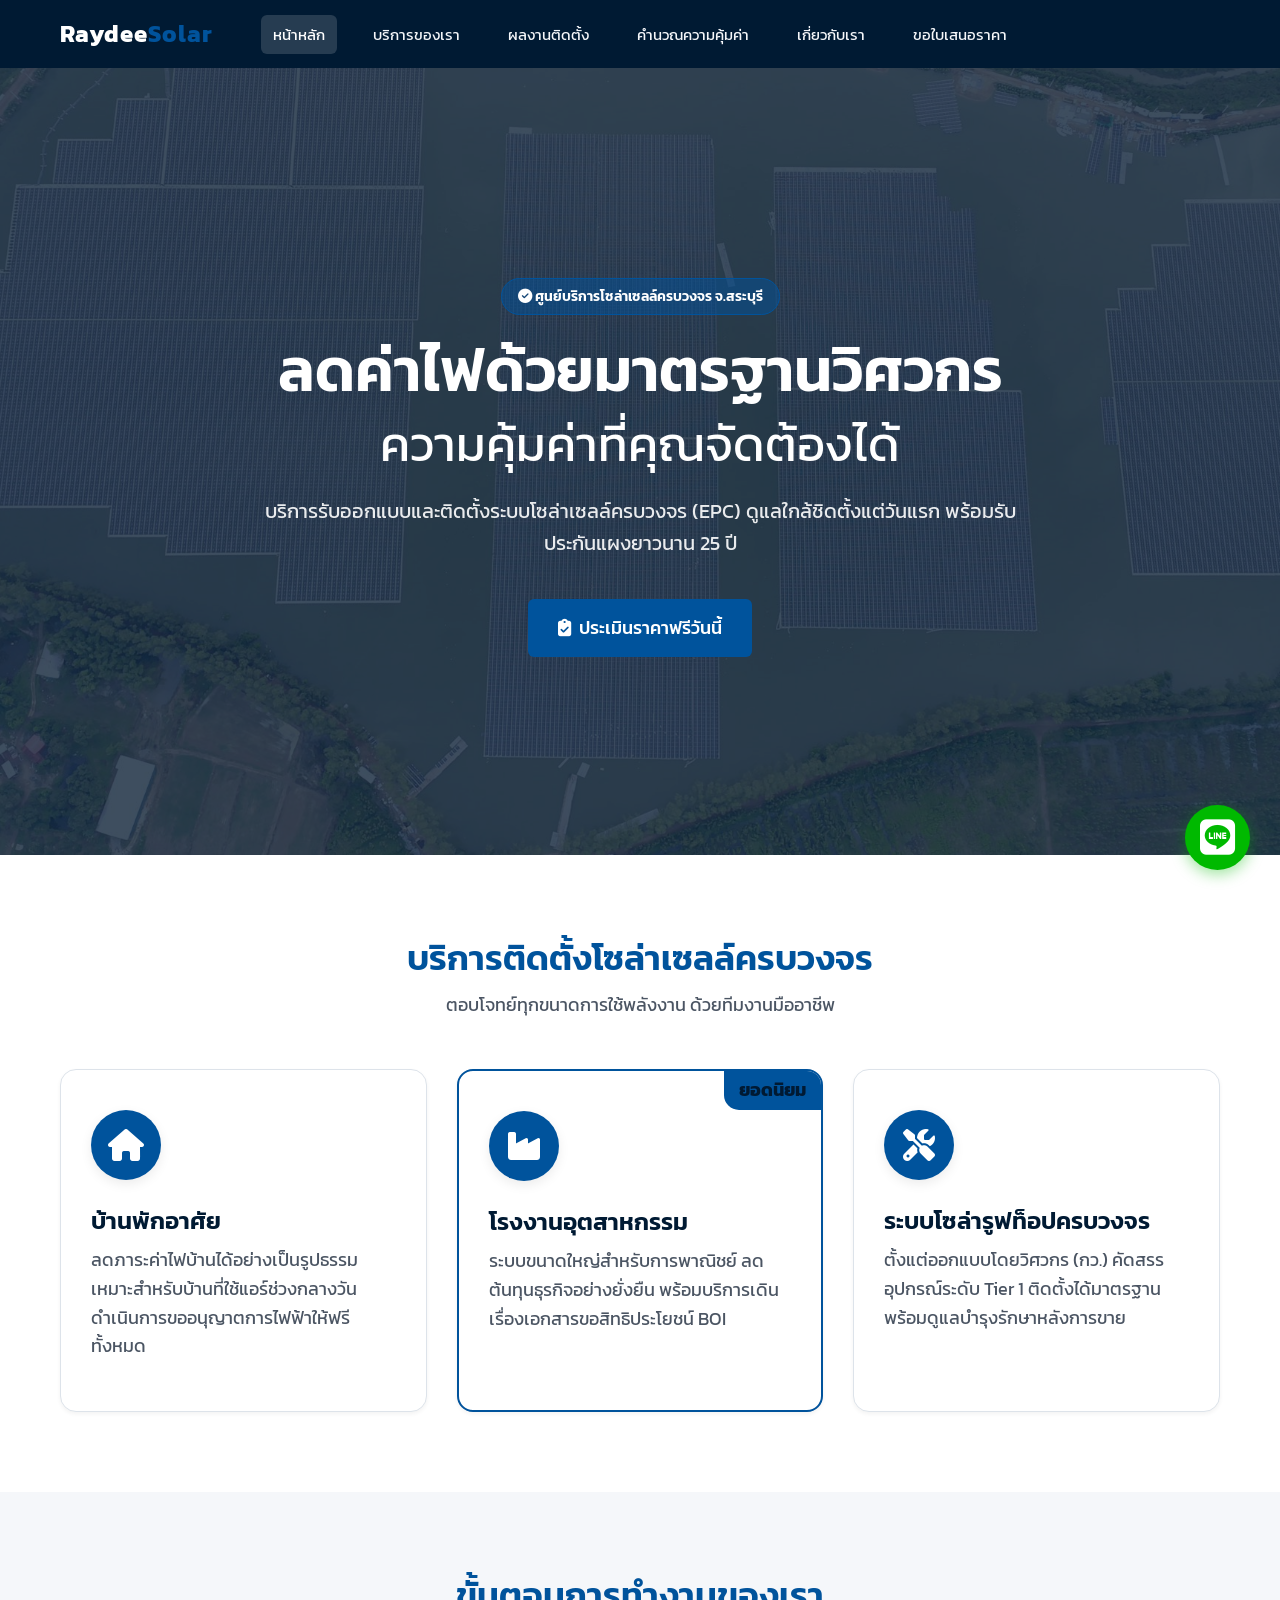
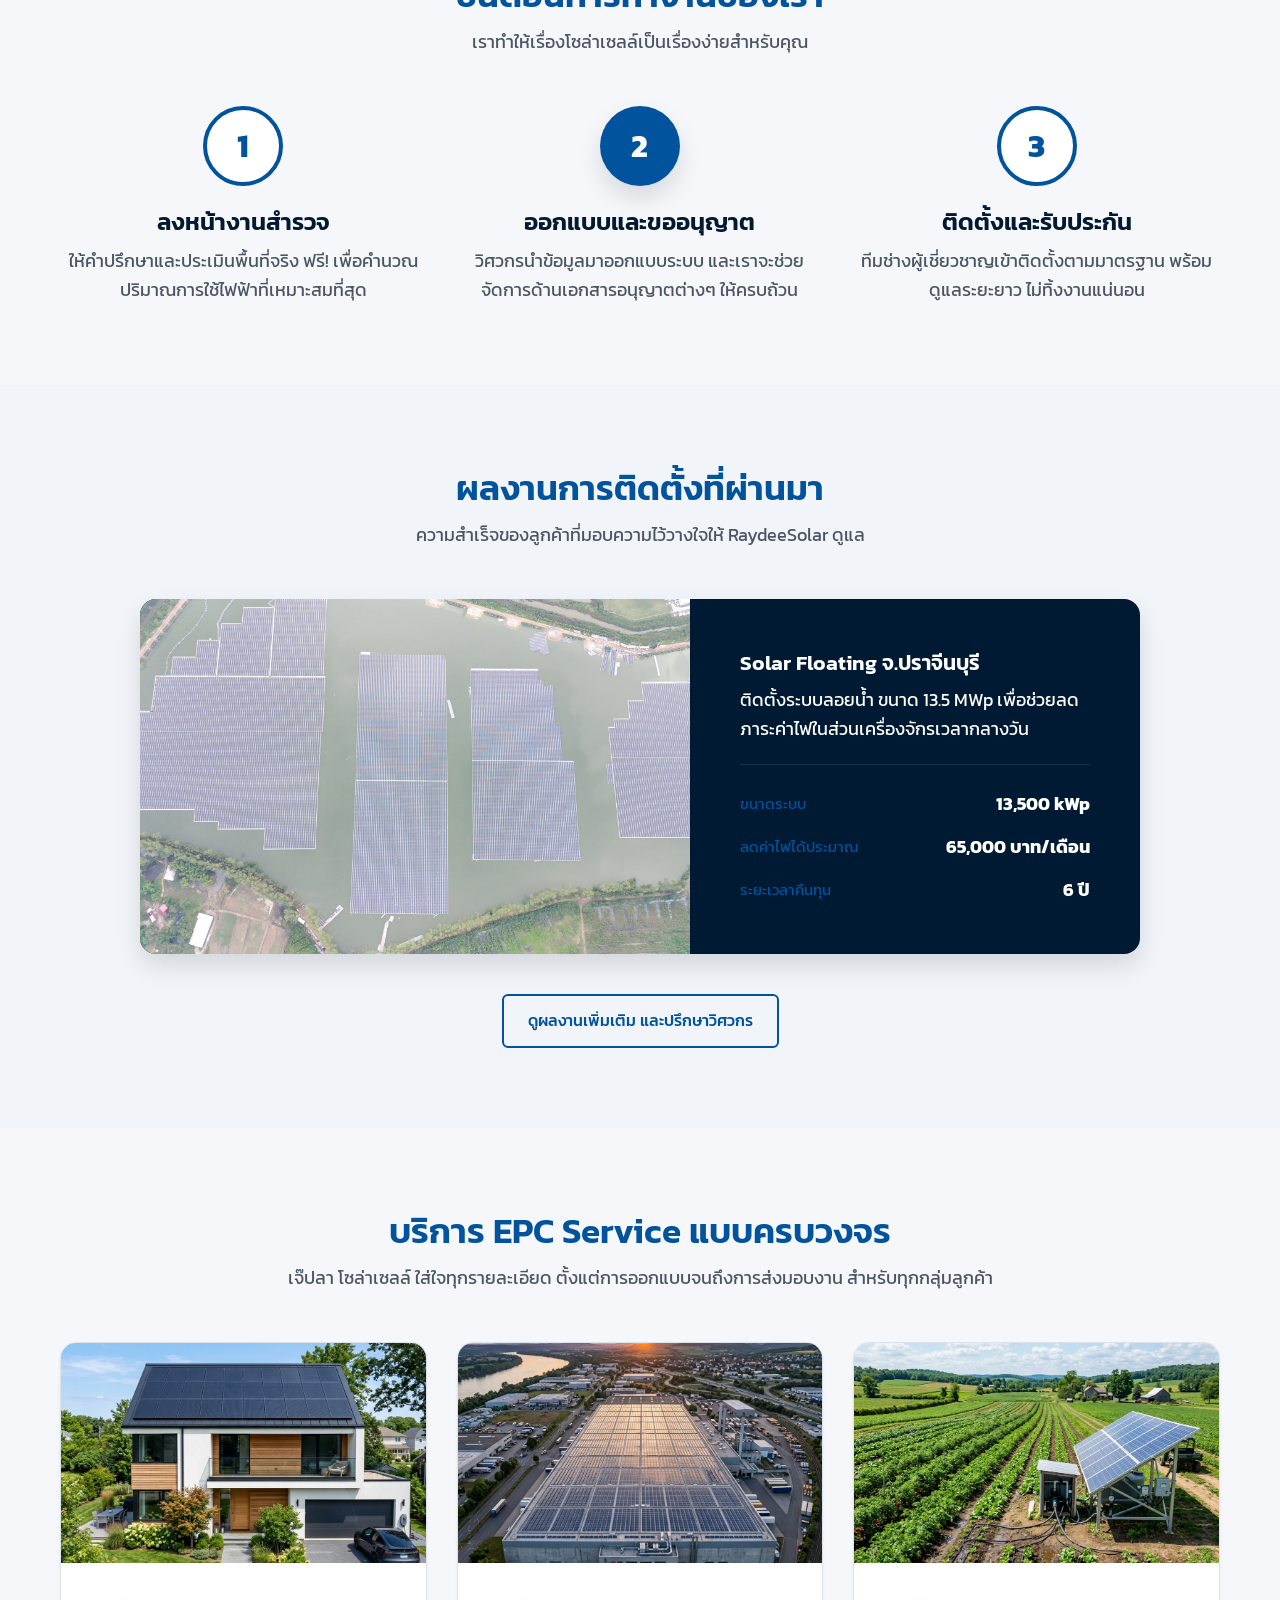
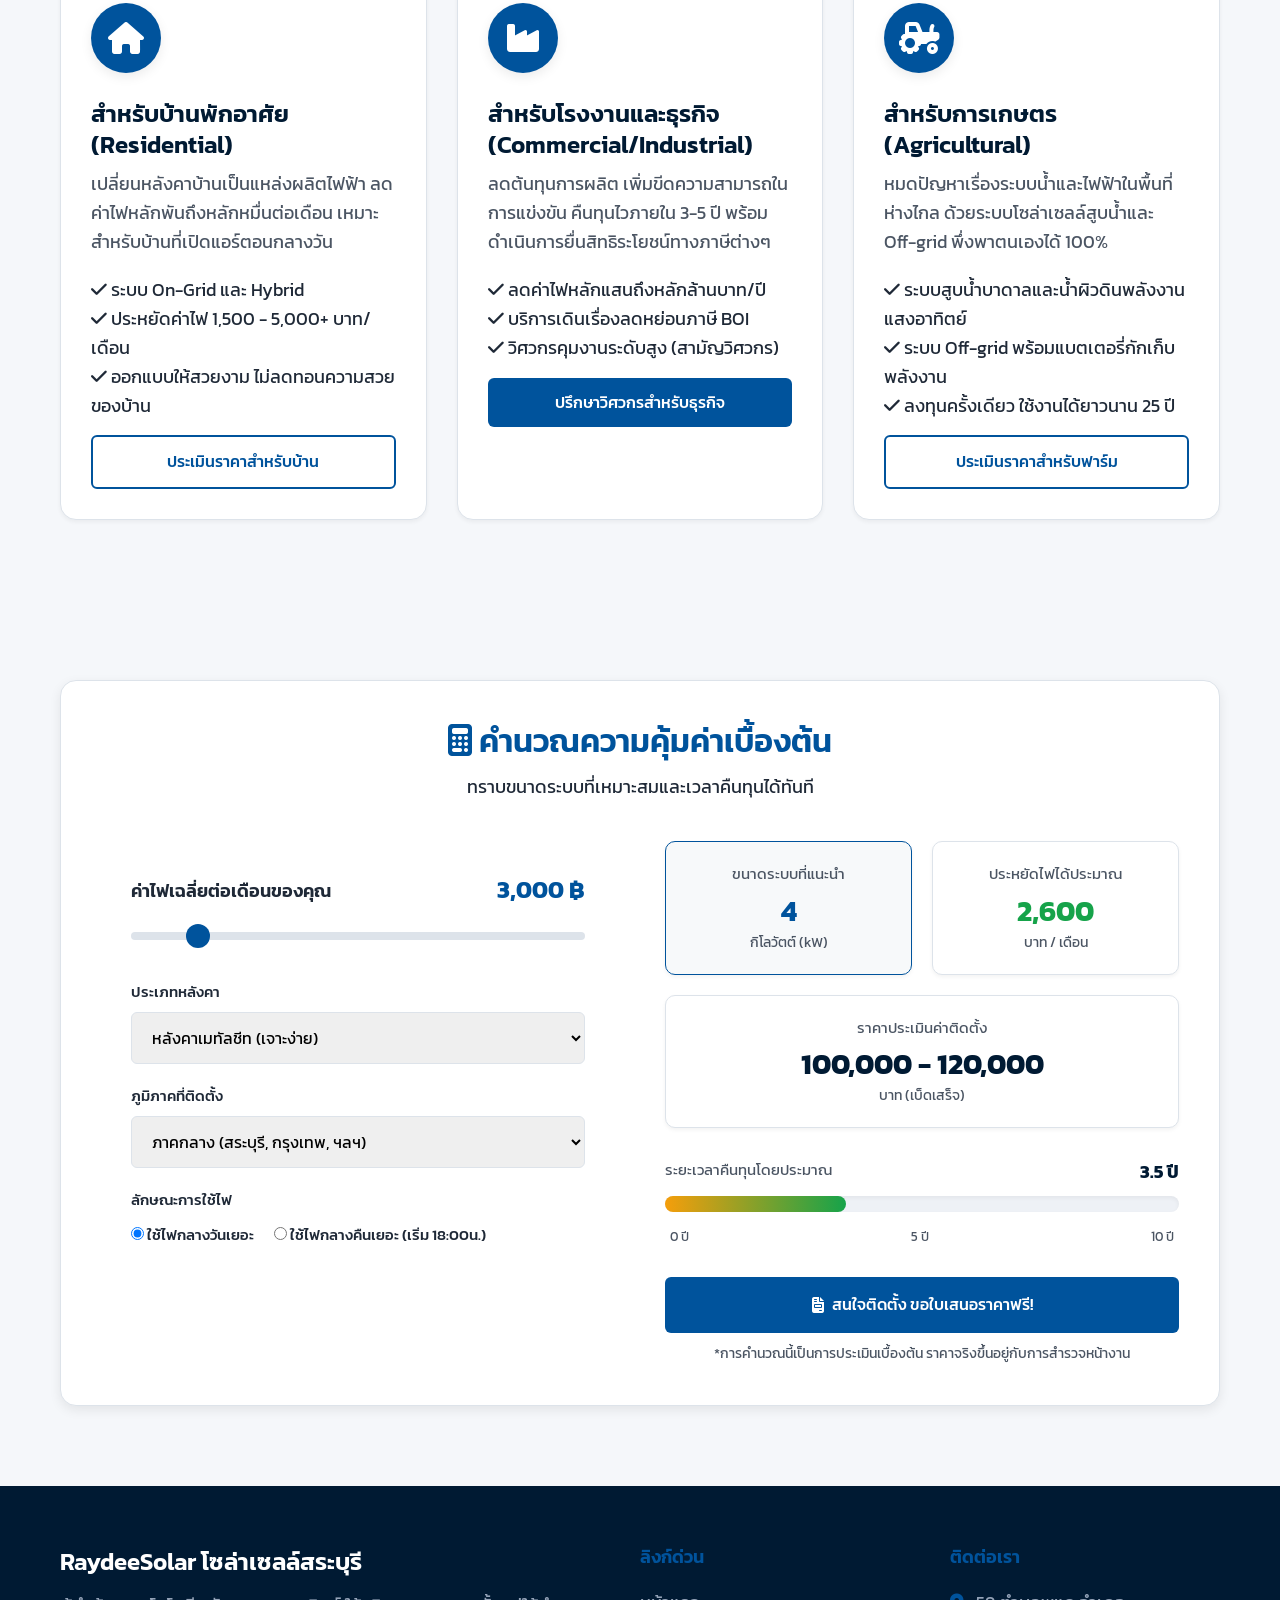
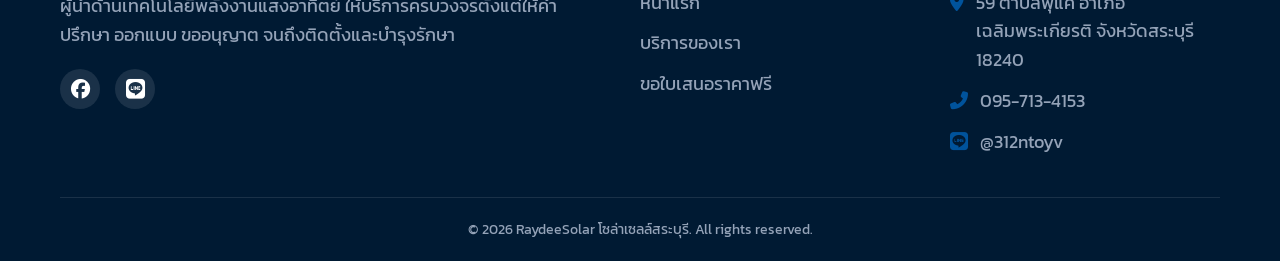
==== commit 32f3766b: "update" ====
--- a/index.html
+++ b/index.html
@@ -891,6 +891,72 @@
     document.addEventListener('DOMContentLoaded', () => {
       // Setup dynamic links
       const siteConfig = getData(LS_KEYS.siteConfig) || DEFAULT_SITE_CONFIG;
+
+      // ---- Calculator Logic ----
+      const inpBill   = document.getElementById('inpBill');
+      const lblBill   = document.getElementById('lblBill');
+      const outSystem = document.getElementById('outSystem');
+      const outSave   = document.getElementById('outSave');
+      const outCost   = document.getElementById('outCost');
+      const outROI    = document.getElementById('outROI');
+      const roiBar    = document.getElementById('roiBar');
+
+      function calcAndRender() {
+        const bill   = parseInt(inpBill.value);
+        const region = document.getElementById('inpRegion').value;
+        const usage  = document.querySelector('input[name="usage"]:checked').value;
+
+        // Update label with comma-formatted number
+        lblBill.textContent = bill.toLocaleString('th-TH');
+
+        // Sun-hours factor by region
+        const sunHours = { central: 4.8, north: 4.6, northeast: 5.1, south: 5.2 }[region] || 4.8;
+
+        // Usage efficiency factor (กลางวัน = ใช้ได้เต็ม, กลางคืน = Off-grid / Hybrid)
+        const usageFactor = usage === 'day' ? 0.85 : 0.55;
+
+        // Estimate monthly kWh from bill (avg unit cost ~4.5 THB/kWh)
+        const unitCost   = 4.5;
+        const monthlyKwh = bill / unitCost;
+
+        // System size (kW) needed to cover usageFactor of load
+        // kWh/month ÷ (sunHours × 30 days) = kW
+        let systemKw = (monthlyKwh * usageFactor) / (sunHours * 30);
+        systemKw = Math.max(3, Math.min(100, Math.round(systemKw * 2) / 2)); // round to 0.5, min 3kW
+
+        // Monthly saving (solar output × unit cost)
+        const monthlyGen  = systemKw * sunHours * 30; // kWh
+        const monthlySave = Math.min(monthlyGen * unitCost, bill); // ไม่เกินค่าไฟจริง
+        const monthlySaveRounded = Math.round(monthlySave / 100) * 100;
+
+        // Installation cost: ~25,000–30,000 THB/kW (rough Thai market rate)
+        const costLow  = Math.round(systemKw * 25000 / 1000) * 1000;
+        const costHigh = Math.round(systemKw * 30000 / 1000) * 1000;
+
+        // ROI in years
+        const roiYears = monthlySaveRounded > 0
+          ? ((costLow + costHigh) / 2 / (monthlySaveRounded * 12))
+          : 99;
+        const roiRounded = Math.round(roiYears * 10) / 10;
+
+        // ROI bar: scale 0–10 years → 0–100%
+        const roiPct = Math.min(100, Math.max(5, (roiYears / 10) * 100));
+
+        // Render
+        outSystem.textContent = systemKw % 1 === 0 ? systemKw : systemKw.toFixed(1);
+        outSave.textContent   = monthlySaveRounded.toLocaleString('th-TH');
+        outCost.textContent   = `${costLow.toLocaleString('th-TH')} - ${costHigh.toLocaleString('th-TH')}`;
+        outROI.textContent    = roiRounded;
+        roiBar.style.width    = roiPct + '%';
+      }
+
+      // Bind events
+      inpBill.addEventListener('input', calcAndRender);
+      document.getElementById('inpRegion').addEventListener('change', calcAndRender);
+      document.querySelectorAll('input[name="usage"]').forEach(r => r.addEventListener('change', calcAndRender));
+
+      // Initial render
+      calcAndRender();
     });
   </script>
 
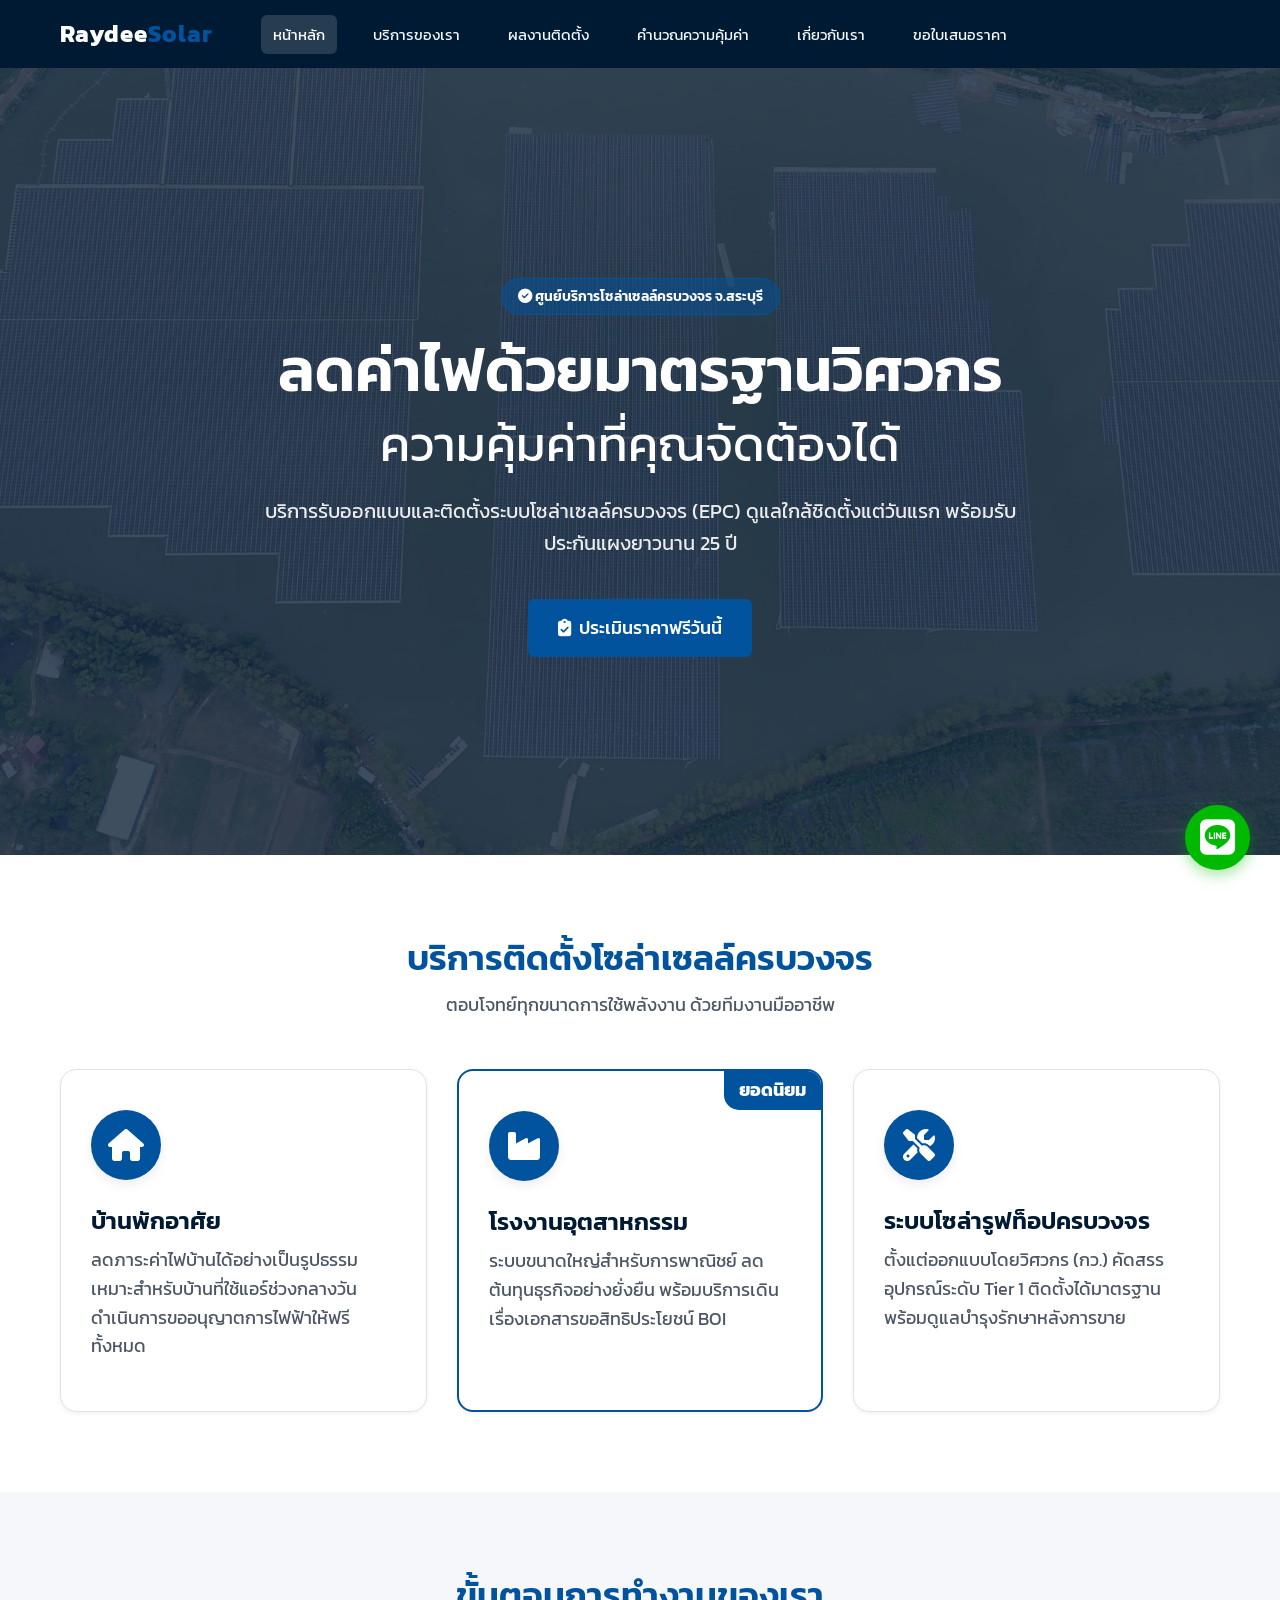
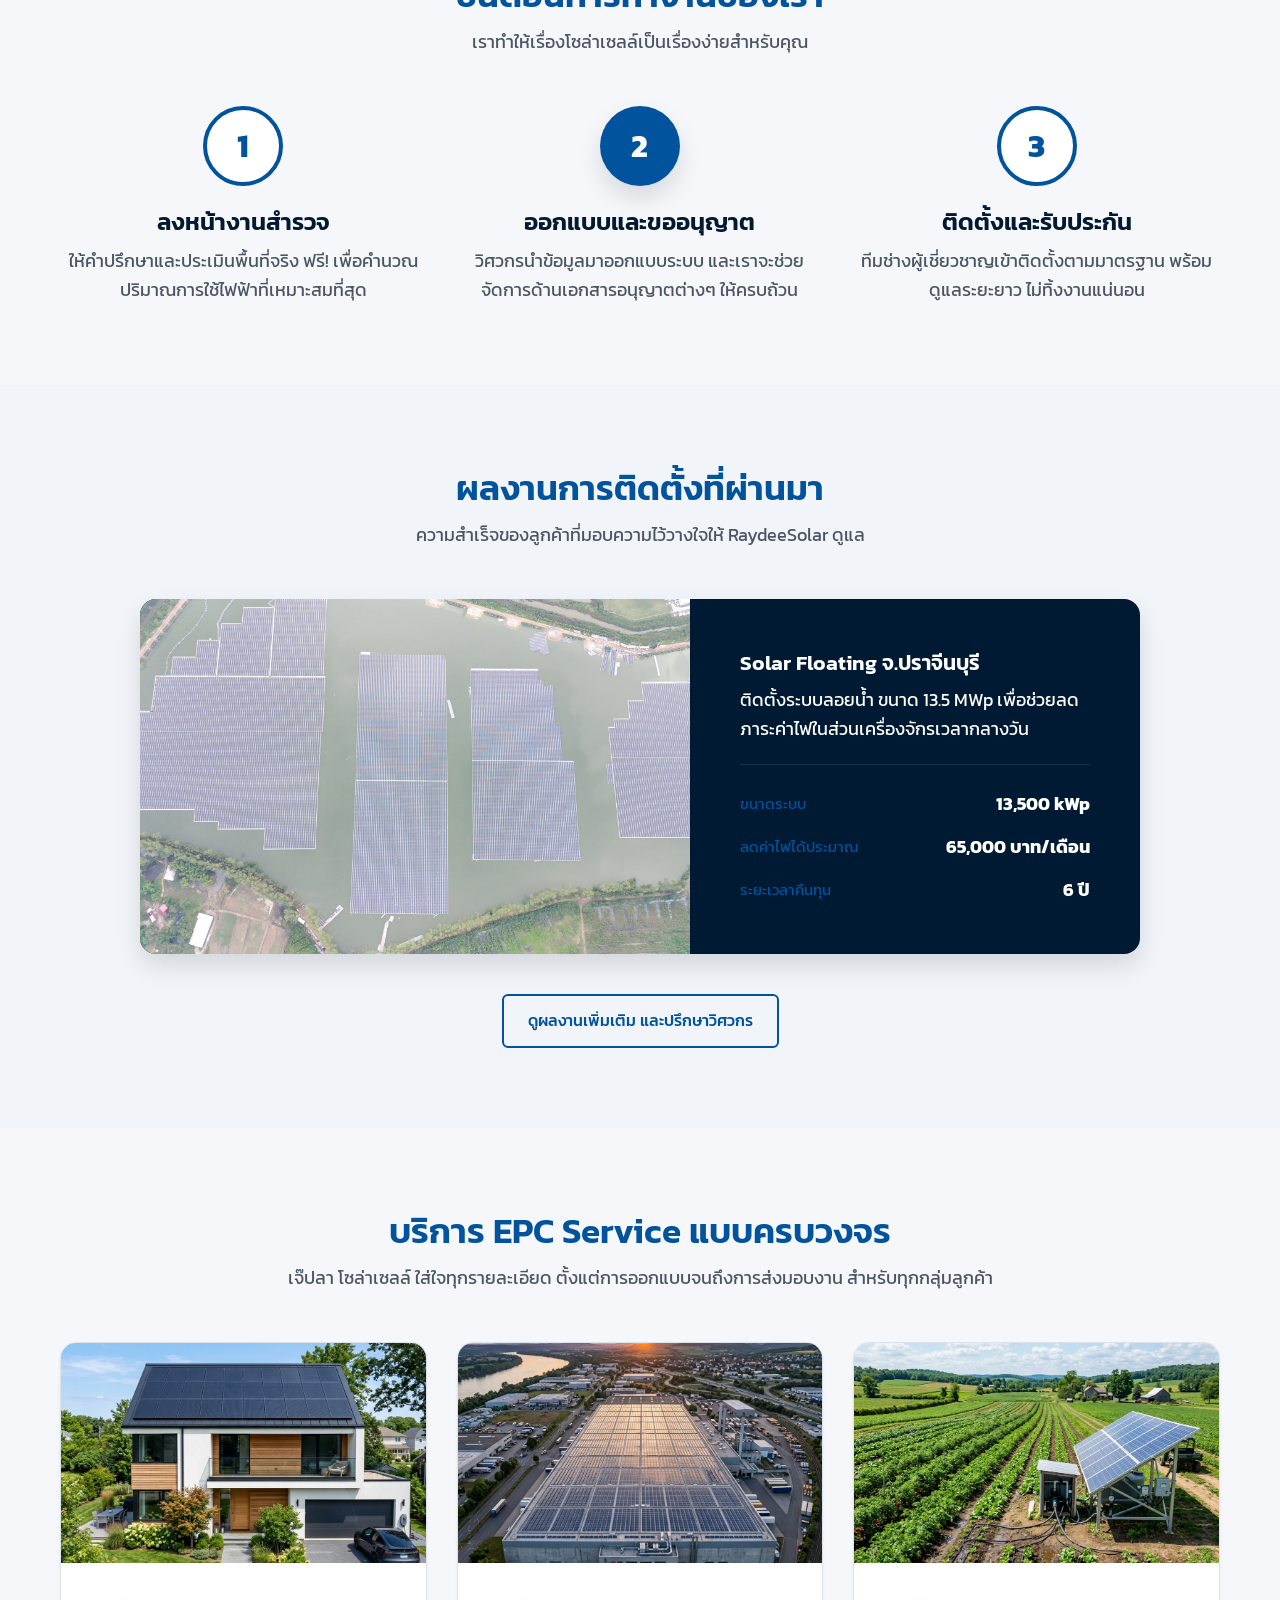
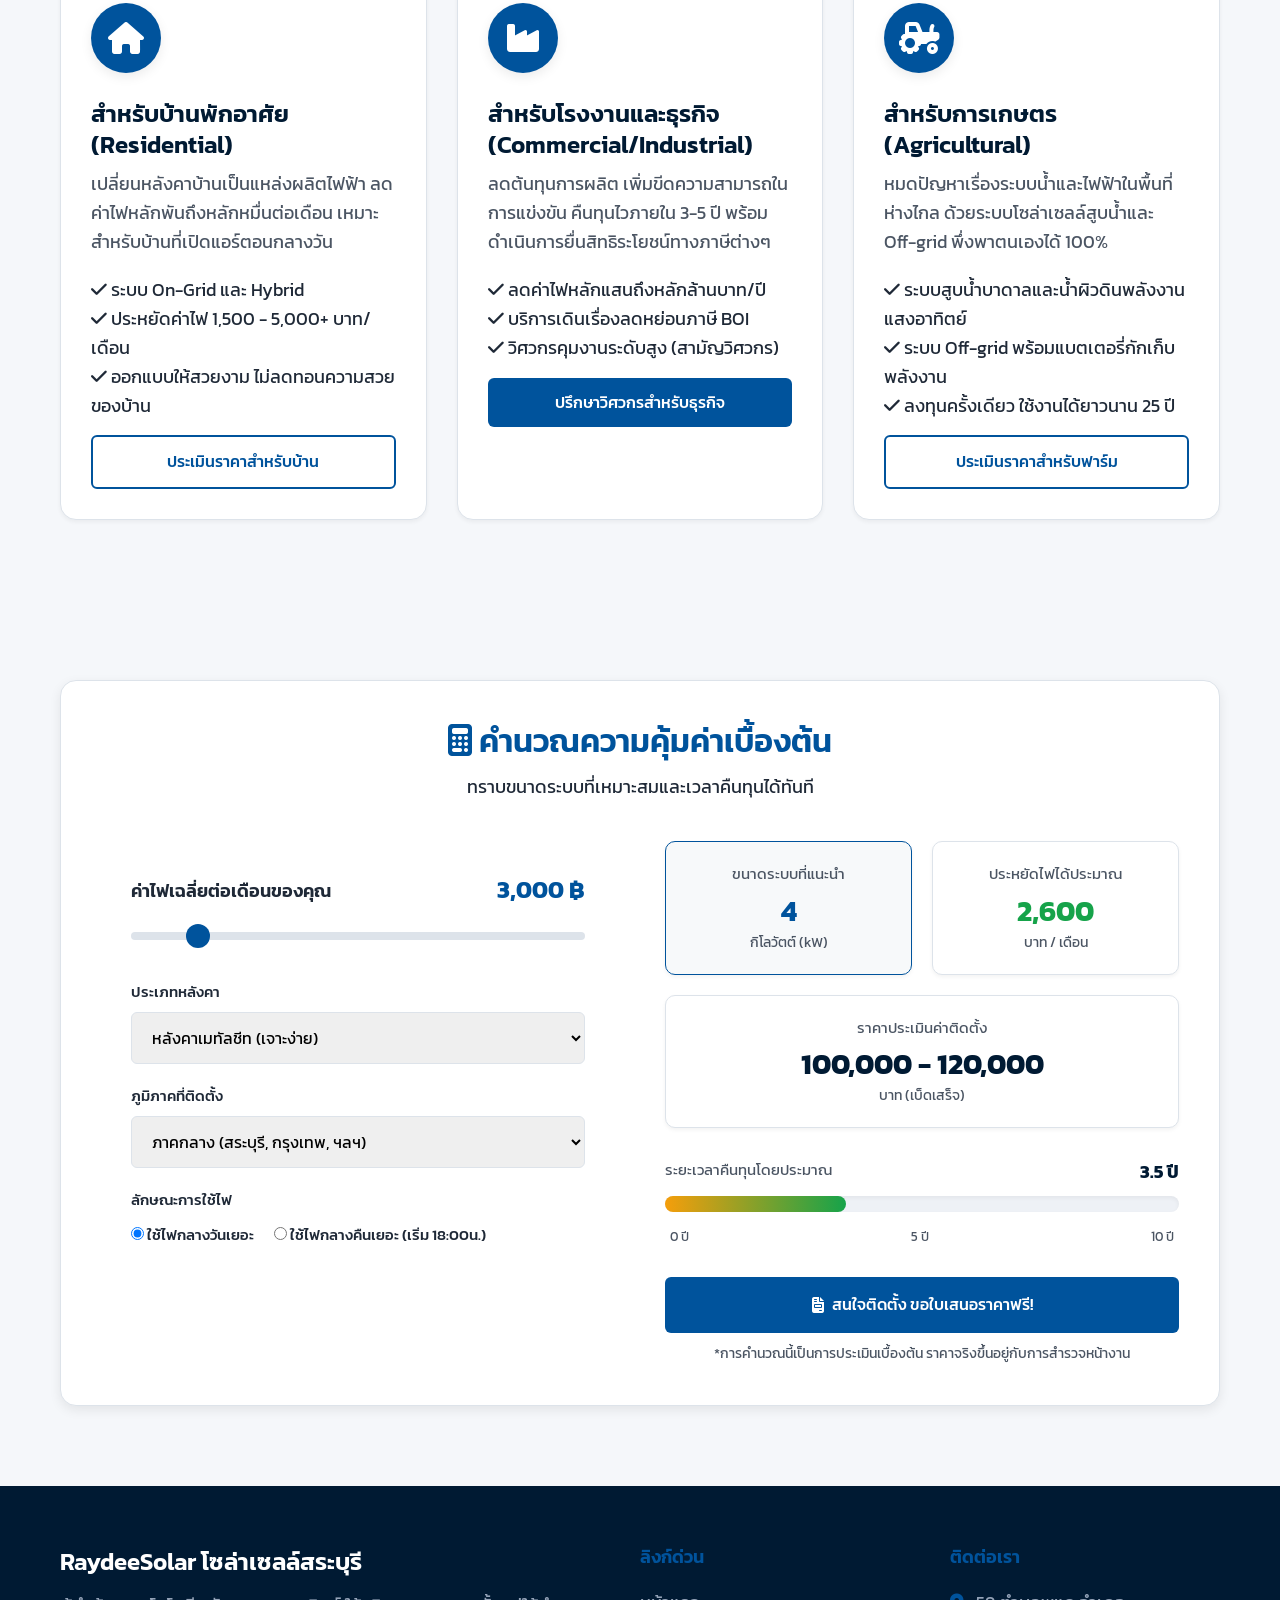
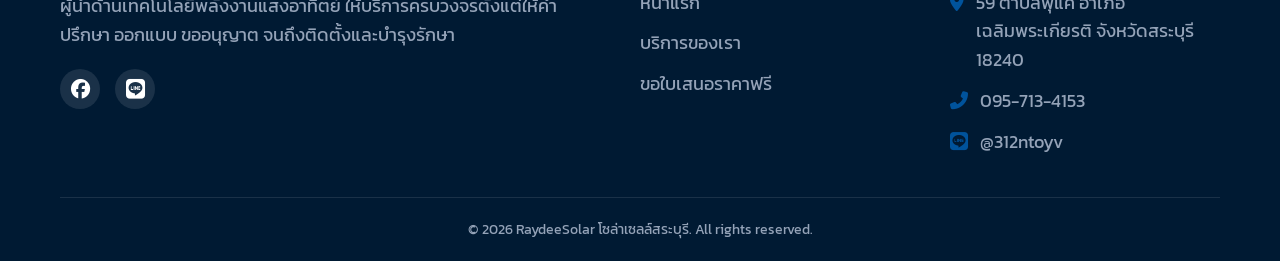
==== commit 15a04441: "update" ====
--- a/index.html
+++ b/index.html
@@ -612,7 +612,7 @@
         </div>
         <div class="service-card" style="border: 2px solid var(--accent); position: relative;">
           <div
-            style="position: absolute; top: 0; right: 0; background: var(--accent); color: var(--dark); padding: 5px 15px; border-bottom-left-radius: 15px; font-weight: bold; z-index: 10;">
+            style="position: absolute; top: 0; right: 0; background: var(--accent); color: white; padding: 5px 15px; border-bottom-left-radius: 15px; font-weight: bold; z-index: 10;">
             ยอดนิยม</div>
           <div class="service-body">
             <div class="service-icon"><i class="fas fa-industry"></i></div>
